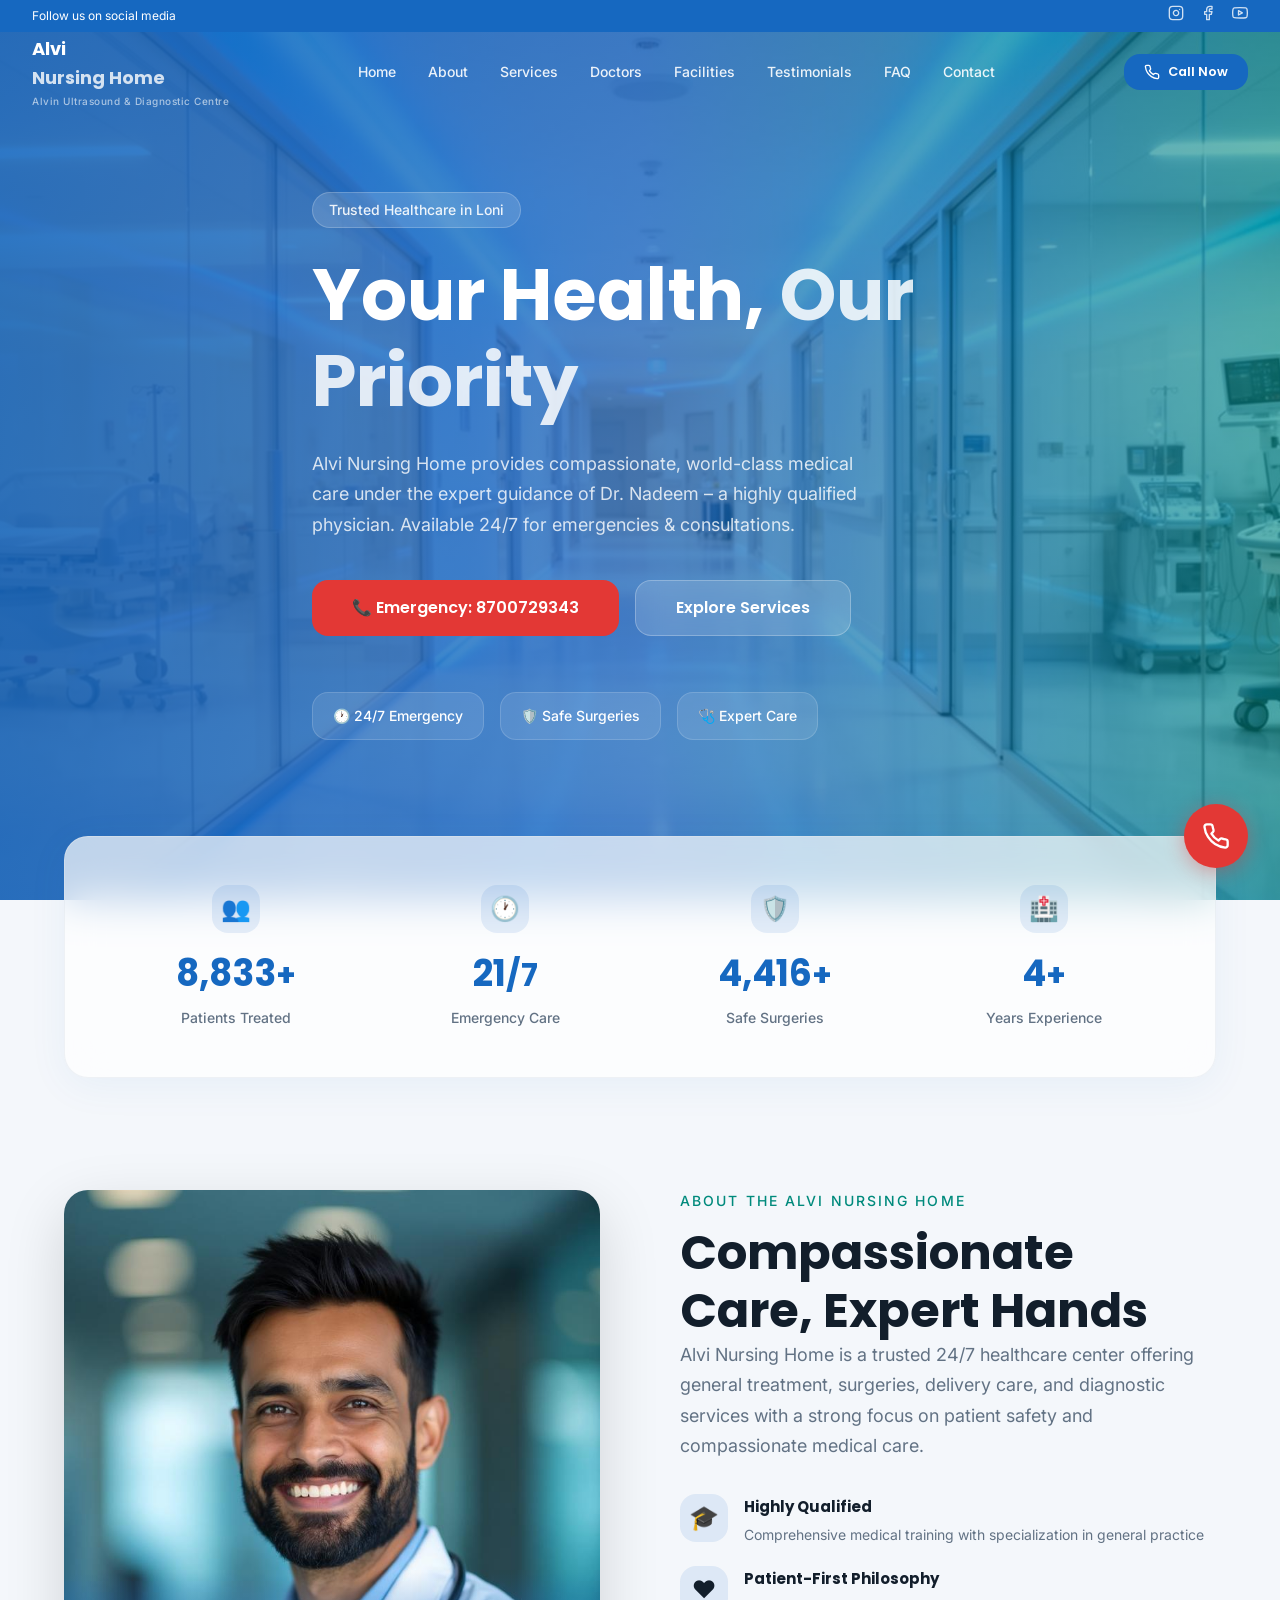
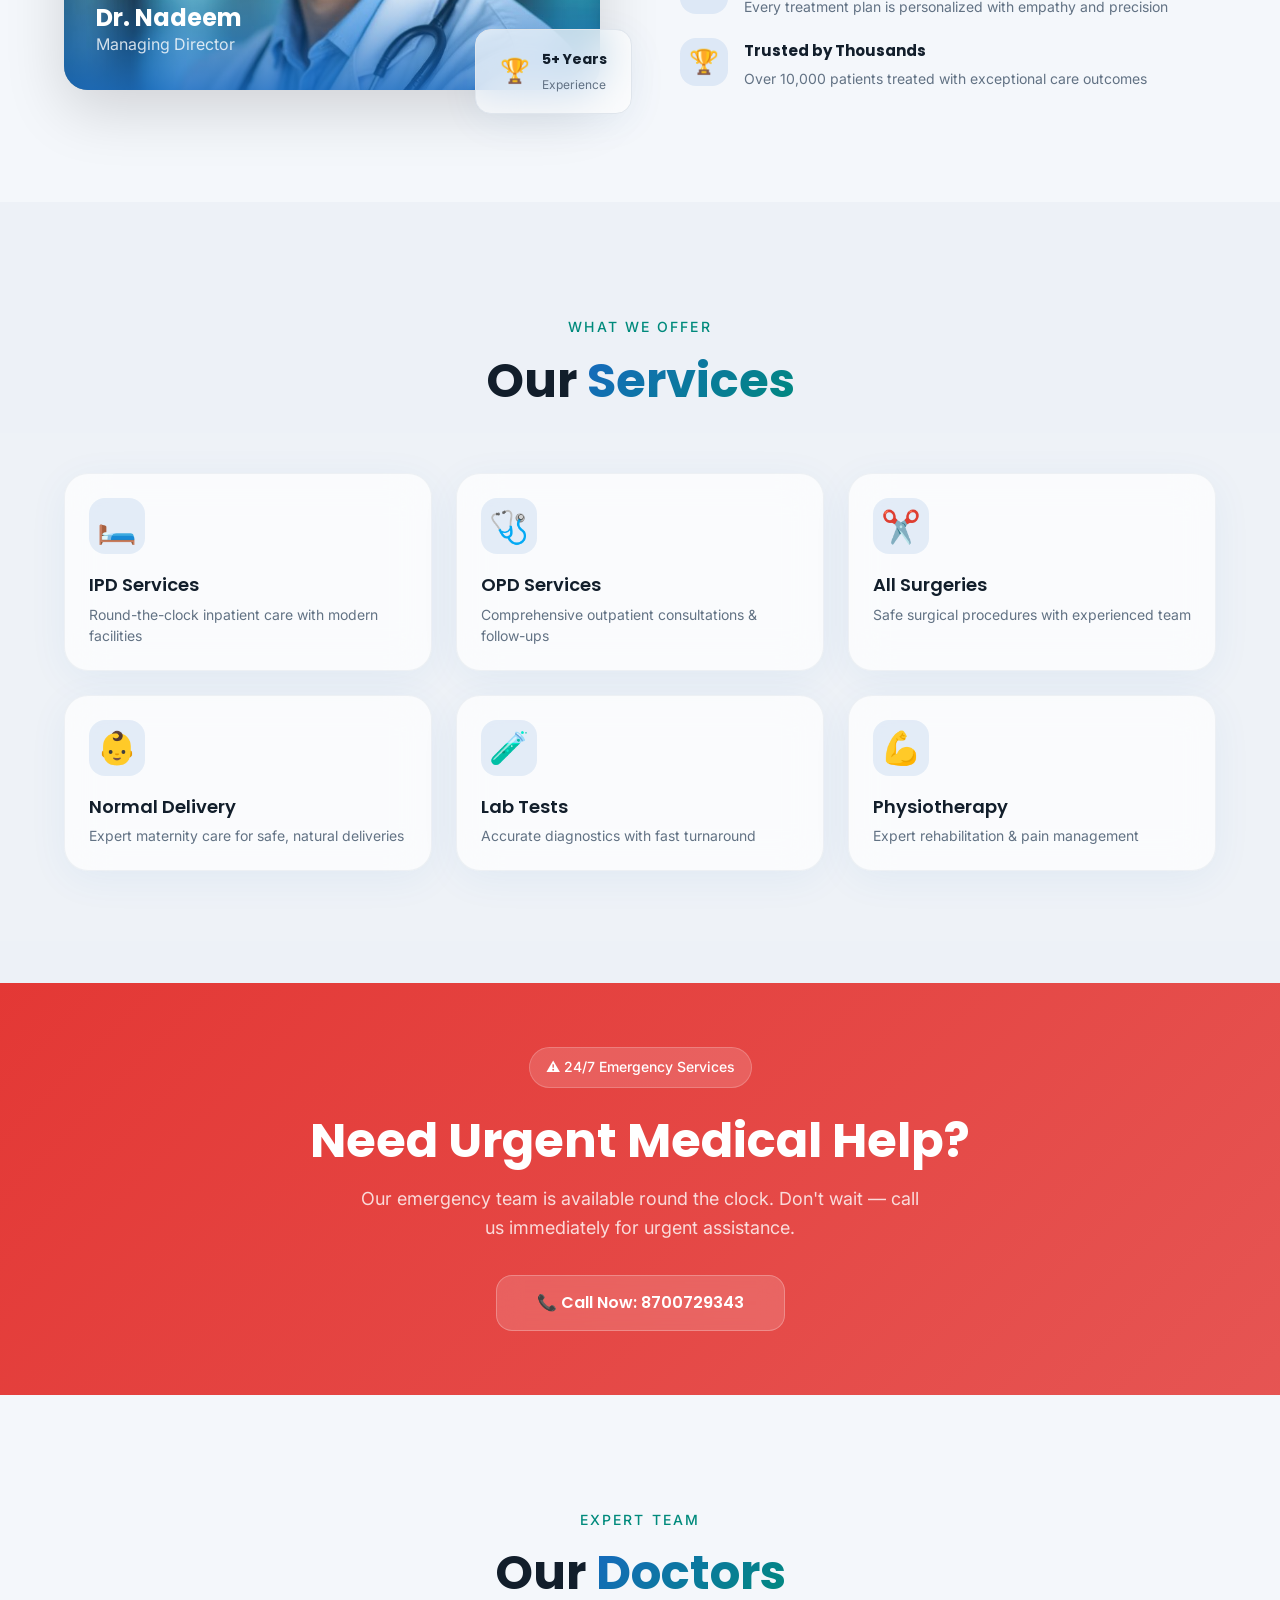
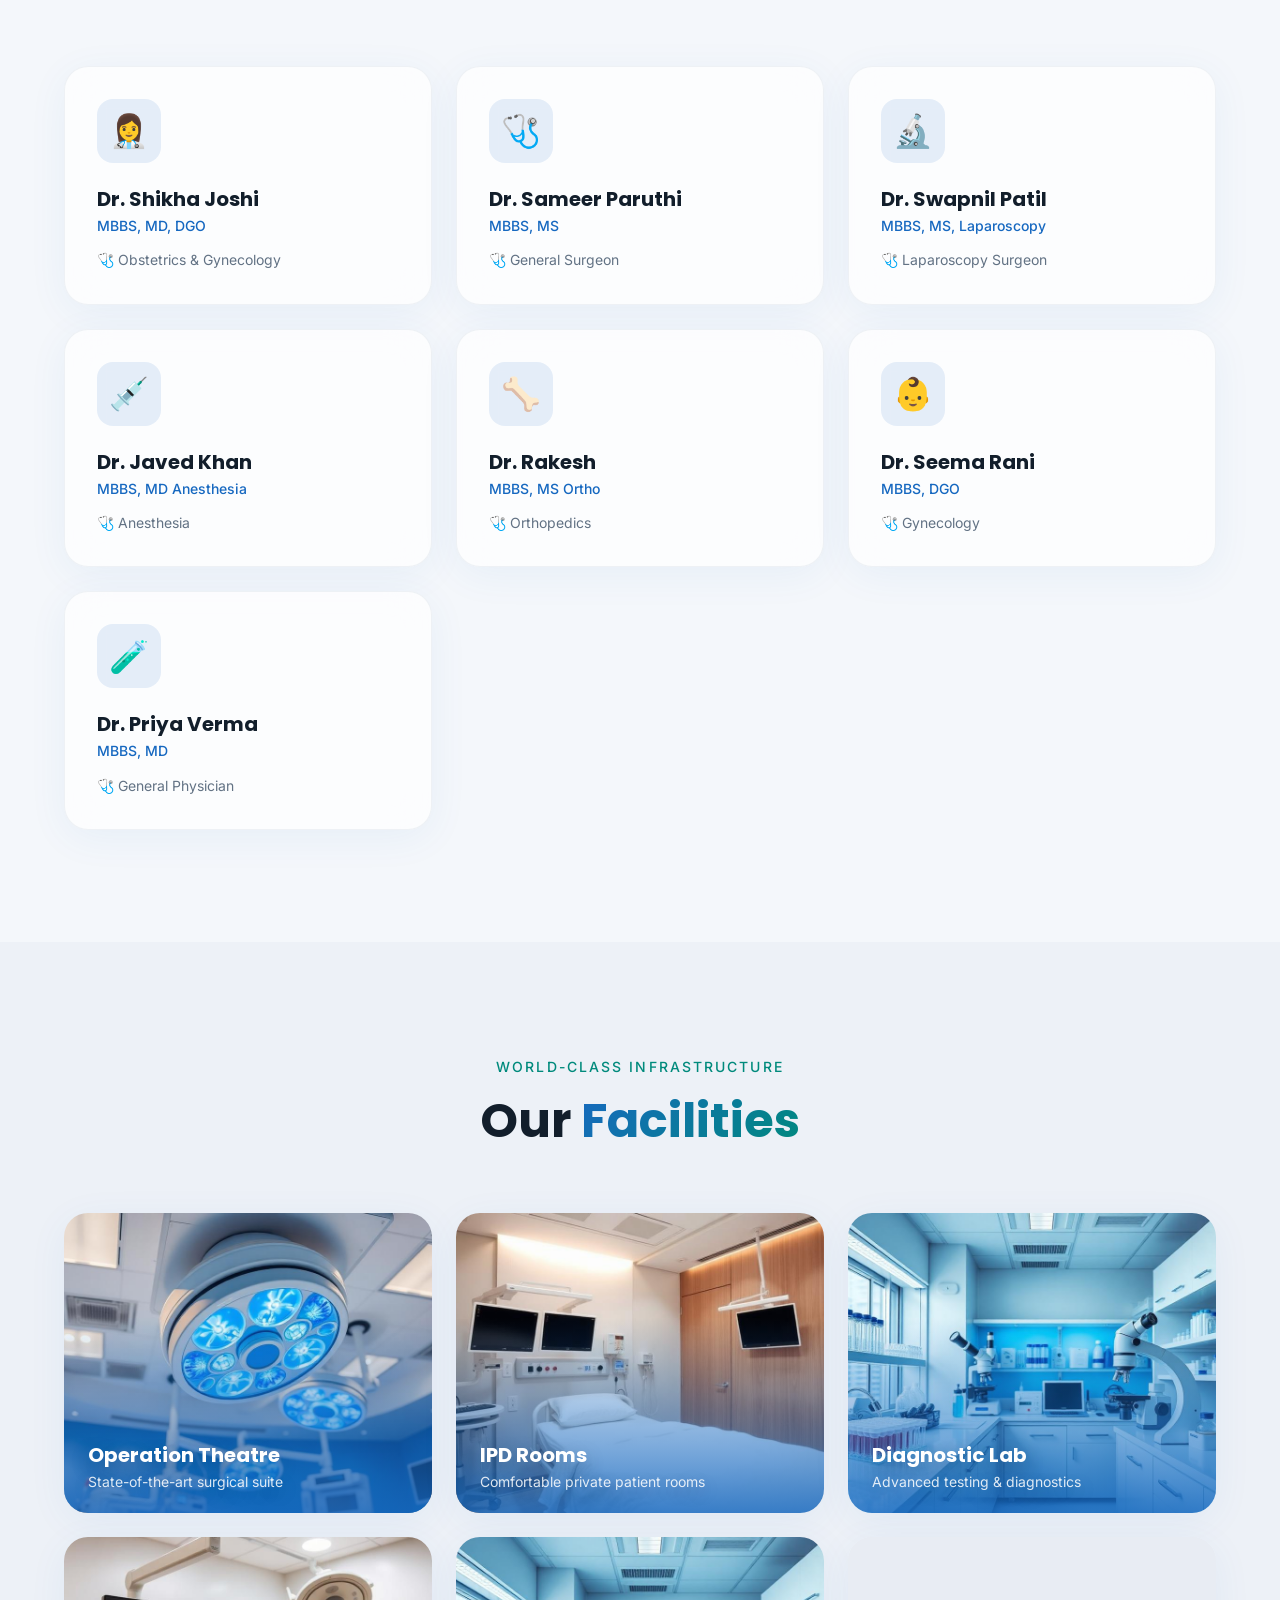
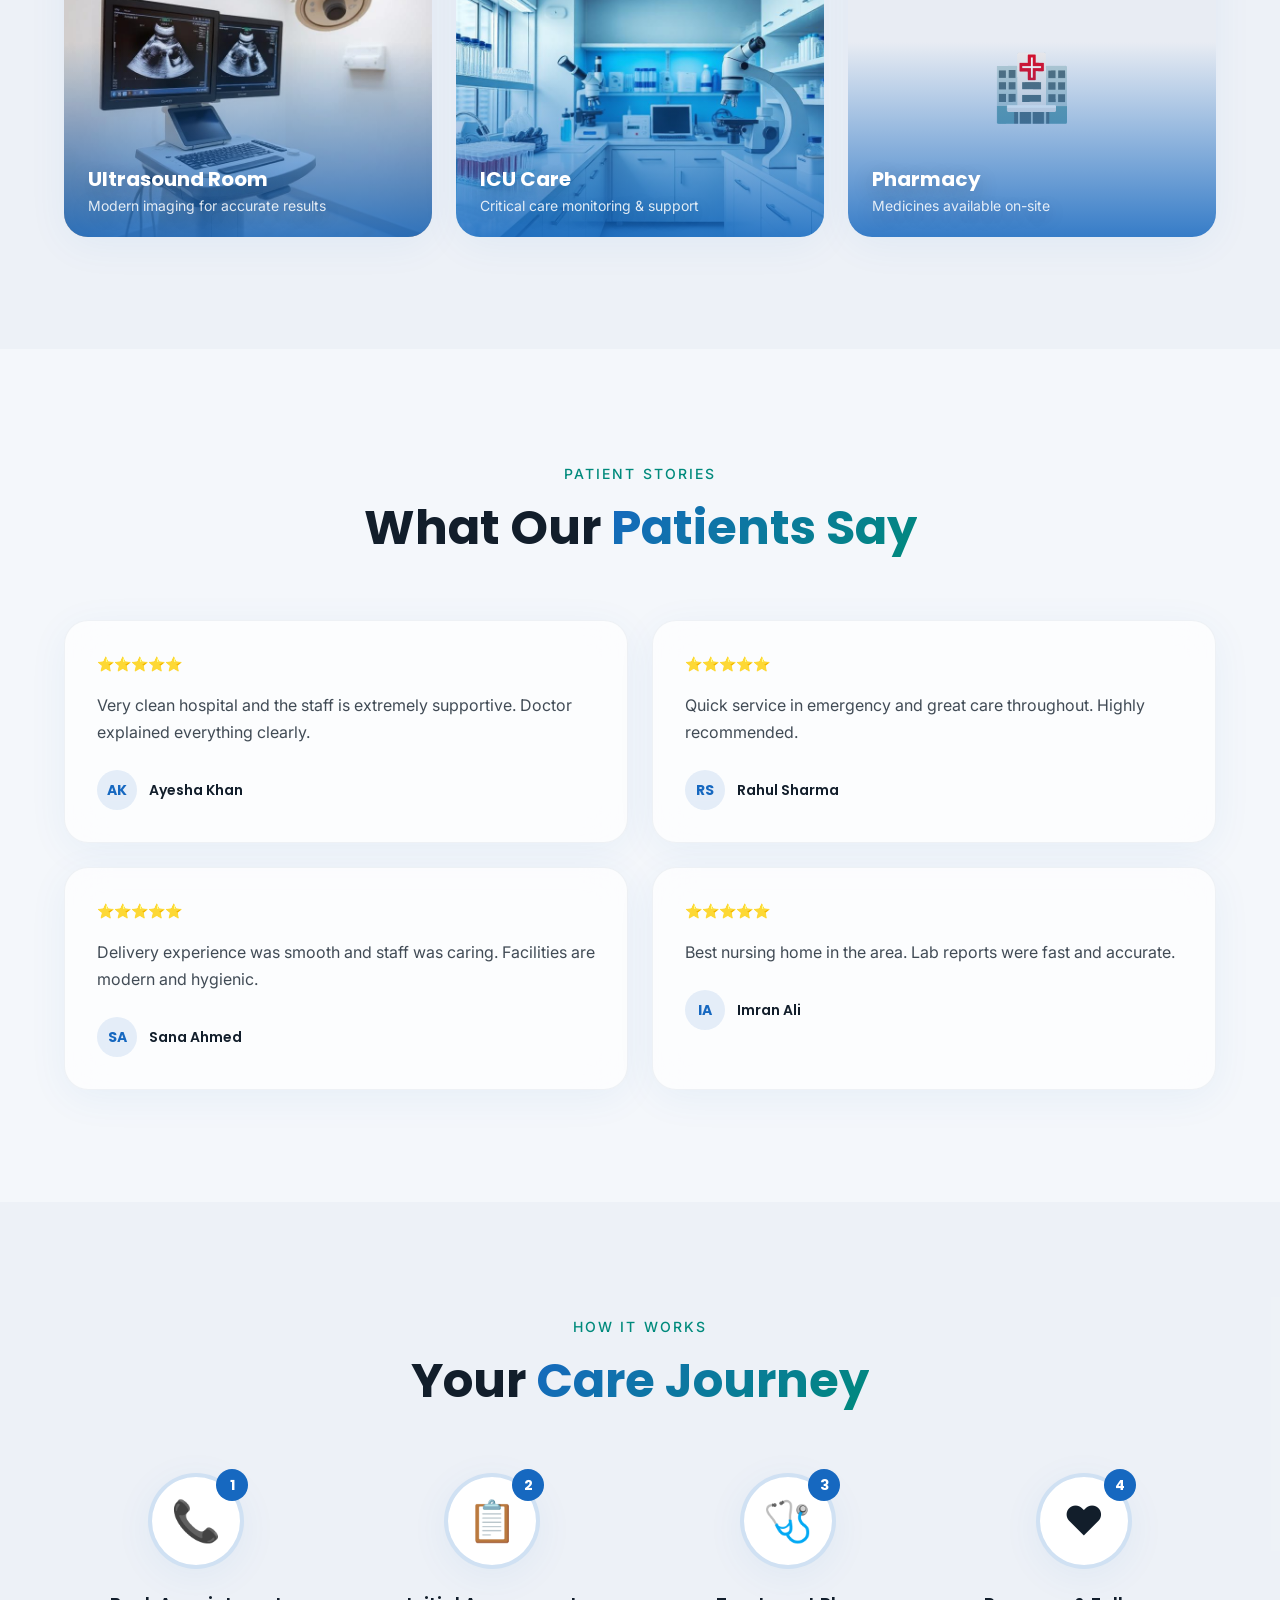
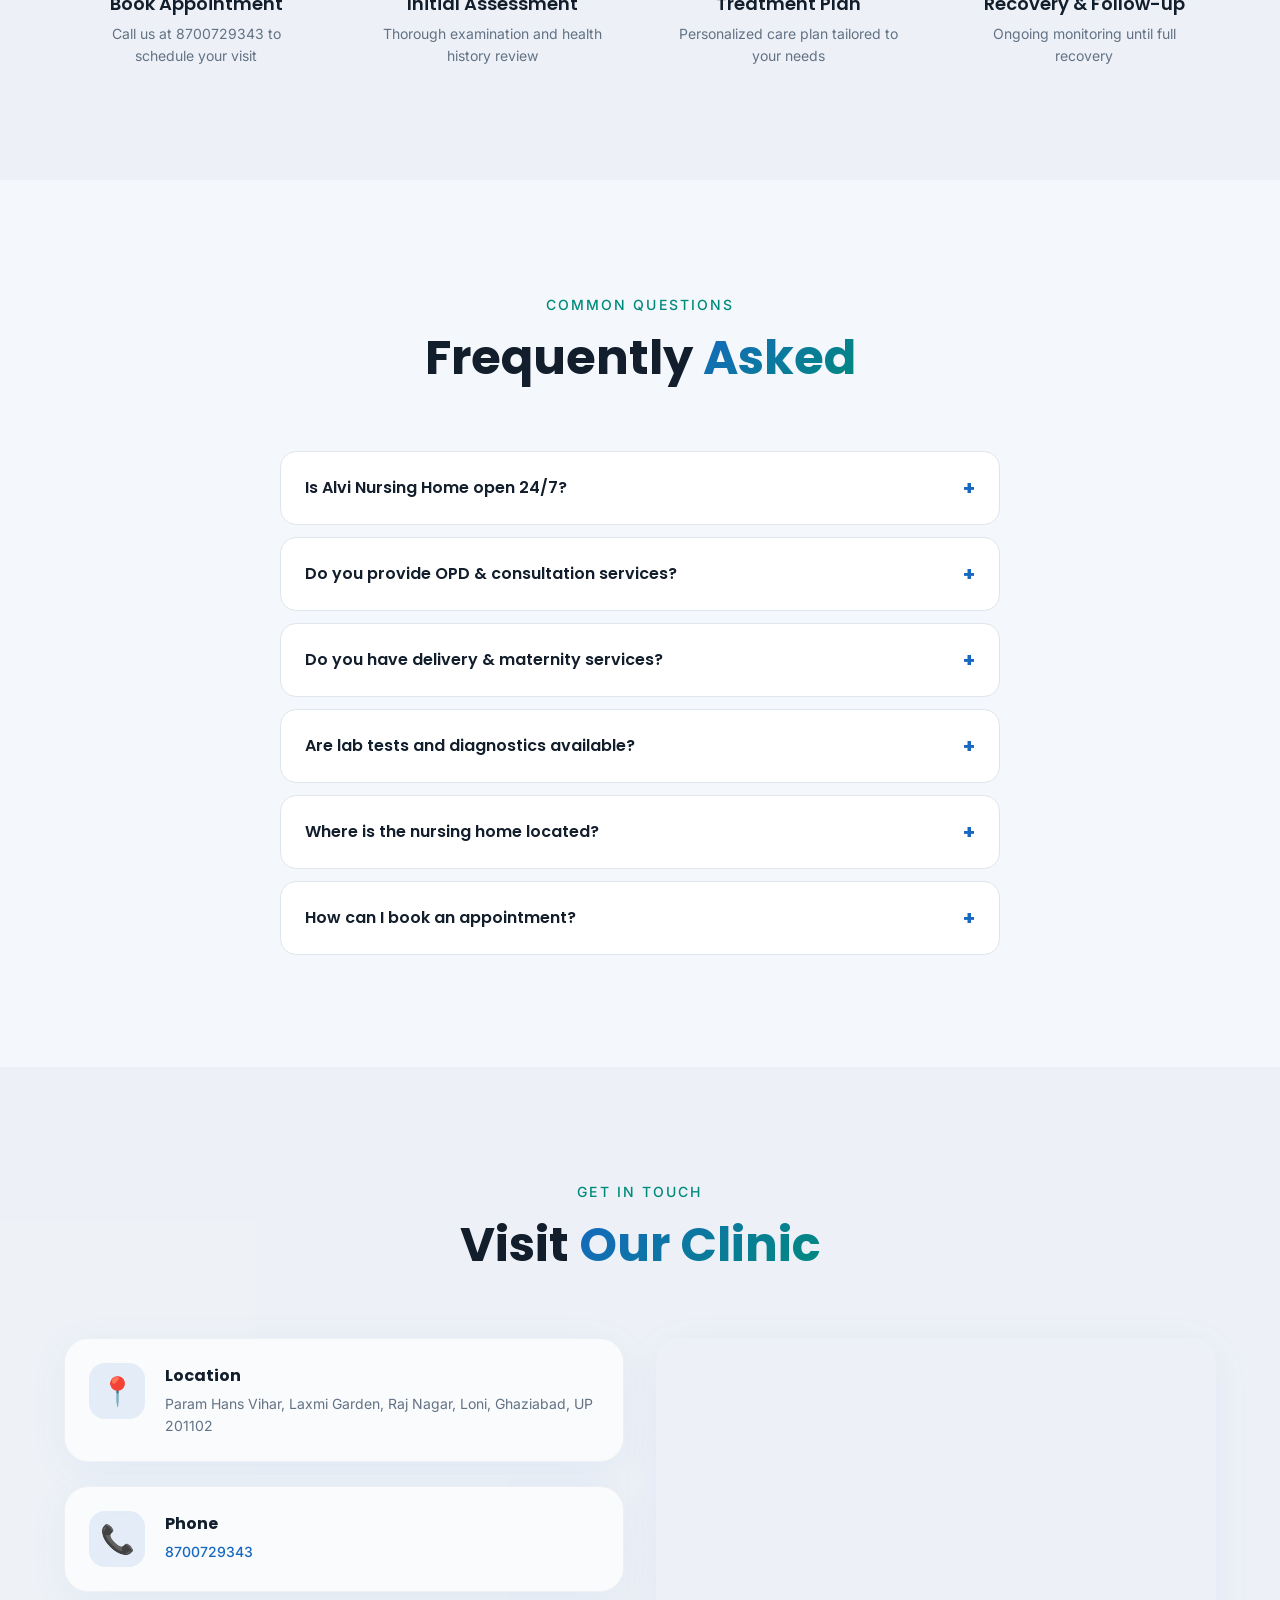
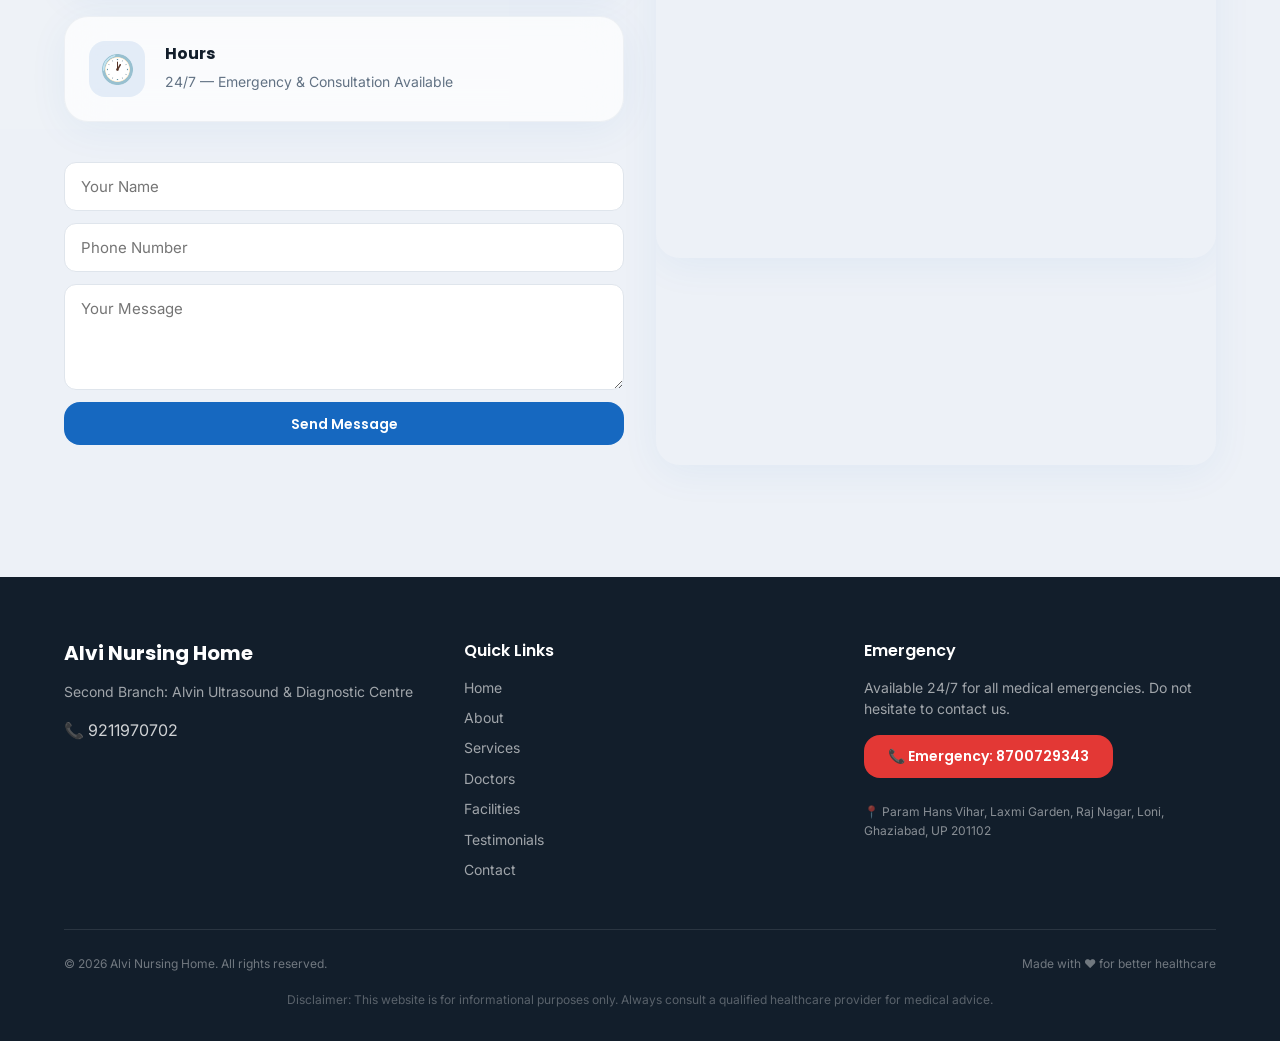
==== hello-world/index.html @ 3ddfa45f "Initial commit" ====
<!DOCTYPE html>
<html lang="en-US">
<head><meta charset="UTF-8">
    
    <meta name="viewport" content="width=device-width, initial-scale=1.0">
    <meta name="description" content="Alvi Nursing Home — Trusted 24/7 healthcare in Loni, Ghaziabad. Emergency care, surgeries, diagnostics &amp; more.">
    <title>Hello world! – alvinursinghome.com</title>
<meta name="robots" content="max-image-preview:large">
<link rel="dns-prefetch" href="//fonts.googleapis.com">
<link rel="alternate" type="application/rss+xml" title="alvinursinghome.com » Hello world! Comments Feed" href="/hello-world/feed/">
<link rel="alternate" title="oEmbed (JSON)" type="application/json+oembed" href="/wp-json/oembed/1.0/embed?url=%2Fhello-world%2F">
<link rel="alternate" title="oEmbed (XML)" type="text/xml+oembed" href="/wp-json/oembed/1.0/embed?url=%2Fhello-world%2F&amp;format=xml">
<style id="wp-img-auto-sizes-contain-inline-css" type="text/css">
img:is([sizes=auto i],[sizes^="auto," i]){contain-intrinsic-size:3000px 1500px}
/*# sourceURL=wp-img-auto-sizes-contain-inline-css */
</style>

<style id="wp-emoji-styles-inline-css" type="text/css">

	img.wp-smiley, img.emoji {
		display: inline !important;
		border: none !important;
		box-shadow: none !important;
		height: 1em !important;
		width: 1em !important;
		margin: 0 0.07em !important;
		vertical-align: -0.1em !important;
		background: none !important;
		padding: 0 !important;
	}
/*# sourceURL=wp-emoji-styles-inline-css */
</style>
<link rel="stylesheet" id="wp-block-library-css" href="/wp-includes/css/dist/block-library/style.min.css?ver=6.9.1" type="text/css" media="all">

<style id="classic-theme-styles-inline-css" type="text/css">
/*! This file is auto-generated */
.wp-block-button__link{color:#fff;background-color:#32373c;border-radius:9999px;box-shadow:none;text-decoration:none;padding:calc(.667em + 2px) calc(1.333em + 2px);font-size:1.125em}.wp-block-file__button{background:#32373c;color:#fff;text-decoration:none}
/*# sourceURL=/wp-includes/css/classic-themes.min.css */
</style>
<style id="global-styles-inline-css" type="text/css">
:root{--wp--preset--aspect-ratio--square: 1;--wp--preset--aspect-ratio--4-3: 4/3;--wp--preset--aspect-ratio--3-4: 3/4;--wp--preset--aspect-ratio--3-2: 3/2;--wp--preset--aspect-ratio--2-3: 2/3;--wp--preset--aspect-ratio--16-9: 16/9;--wp--preset--aspect-ratio--9-16: 9/16;--wp--preset--color--black: #000000;--wp--preset--color--cyan-bluish-gray: #abb8c3;--wp--preset--color--white: #ffffff;--wp--preset--color--pale-pink: #f78da7;--wp--preset--color--vivid-red: #cf2e2e;--wp--preset--color--luminous-vivid-orange: #ff6900;--wp--preset--color--luminous-vivid-amber: #fcb900;--wp--preset--color--light-green-cyan: #7bdcb5;--wp--preset--color--vivid-green-cyan: #00d084;--wp--preset--color--pale-cyan-blue: #8ed1fc;--wp--preset--color--vivid-cyan-blue: #0693e3;--wp--preset--color--vivid-purple: #9b51e0;--wp--preset--gradient--vivid-cyan-blue-to-vivid-purple: linear-gradient(135deg,rgb(6,147,227) 0%,rgb(155,81,224) 100%);--wp--preset--gradient--light-green-cyan-to-vivid-green-cyan: linear-gradient(135deg,rgb(122,220,180) 0%,rgb(0,208,130) 100%);--wp--preset--gradient--luminous-vivid-amber-to-luminous-vivid-orange: linear-gradient(135deg,rgb(252,185,0) 0%,rgb(255,105,0) 100%);--wp--preset--gradient--luminous-vivid-orange-to-vivid-red: linear-gradient(135deg,rgb(255,105,0) 0%,rgb(207,46,46) 100%);--wp--preset--gradient--very-light-gray-to-cyan-bluish-gray: linear-gradient(135deg,rgb(238,238,238) 0%,rgb(169,184,195) 100%);--wp--preset--gradient--cool-to-warm-spectrum: linear-gradient(135deg,rgb(74,234,220) 0%,rgb(151,120,209) 20%,rgb(207,42,186) 40%,rgb(238,44,130) 60%,rgb(251,105,98) 80%,rgb(254,248,76) 100%);--wp--preset--gradient--blush-light-purple: linear-gradient(135deg,rgb(255,206,236) 0%,rgb(152,150,240) 100%);--wp--preset--gradient--blush-bordeaux: linear-gradient(135deg,rgb(254,205,165) 0%,rgb(254,45,45) 50%,rgb(107,0,62) 100%);--wp--preset--gradient--luminous-dusk: linear-gradient(135deg,rgb(255,203,112) 0%,rgb(199,81,192) 50%,rgb(65,88,208) 100%);--wp--preset--gradient--pale-ocean: linear-gradient(135deg,rgb(255,245,203) 0%,rgb(182,227,212) 50%,rgb(51,167,181) 100%);--wp--preset--gradient--electric-grass: linear-gradient(135deg,rgb(202,248,128) 0%,rgb(113,206,126) 100%);--wp--preset--gradient--midnight: linear-gradient(135deg,rgb(2,3,129) 0%,rgb(40,116,252) 100%);--wp--preset--font-size--small: 13px;--wp--preset--font-size--medium: 20px;--wp--preset--font-size--large: 36px;--wp--preset--font-size--x-large: 42px;--wp--preset--spacing--20: 0.44rem;--wp--preset--spacing--30: 0.67rem;--wp--preset--spacing--40: 1rem;--wp--preset--spacing--50: 1.5rem;--wp--preset--spacing--60: 2.25rem;--wp--preset--spacing--70: 3.38rem;--wp--preset--spacing--80: 5.06rem;--wp--preset--shadow--natural: 6px 6px 9px rgba(0, 0, 0, 0.2);--wp--preset--shadow--deep: 12px 12px 50px rgba(0, 0, 0, 0.4);--wp--preset--shadow--sharp: 6px 6px 0px rgba(0, 0, 0, 0.2);--wp--preset--shadow--outlined: 6px 6px 0px -3px rgb(255, 255, 255), 6px 6px rgb(0, 0, 0);--wp--preset--shadow--crisp: 6px 6px 0px rgb(0, 0, 0);}:where(.is-layout-flex){gap: 0.5em;}:where(.is-layout-grid){gap: 0.5em;}body .is-layout-flex{display: flex;}.is-layout-flex{flex-wrap: wrap;align-items: center;}.is-layout-flex > :is(*, div){margin: 0;}body .is-layout-grid{display: grid;}.is-layout-grid > :is(*, div){margin: 0;}:where(.wp-block-columns.is-layout-flex){gap: 2em;}:where(.wp-block-columns.is-layout-grid){gap: 2em;}:where(.wp-block-post-template.is-layout-flex){gap: 1.25em;}:where(.wp-block-post-template.is-layout-grid){gap: 1.25em;}.has-black-color{color: var(--wp--preset--color--black) !important;}.has-cyan-bluish-gray-color{color: var(--wp--preset--color--cyan-bluish-gray) !important;}.has-white-color{color: var(--wp--preset--color--white) !important;}.has-pale-pink-color{color: var(--wp--preset--color--pale-pink) !important;}.has-vivid-red-color{color: var(--wp--preset--color--vivid-red) !important;}.has-luminous-vivid-orange-color{color: var(--wp--preset--color--luminous-vivid-orange) !important;}.has-luminous-vivid-amber-color{color: var(--wp--preset--color--luminous-vivid-amber) !important;}.has-light-green-cyan-color{color: var(--wp--preset--color--light-green-cyan) !important;}.has-vivid-green-cyan-color{color: var(--wp--preset--color--vivid-green-cyan) !important;}.has-pale-cyan-blue-color{color: var(--wp--preset--color--pale-cyan-blue) !important;}.has-vivid-cyan-blue-color{color: var(--wp--preset--color--vivid-cyan-blue) !important;}.has-vivid-purple-color{color: var(--wp--preset--color--vivid-purple) !important;}.has-black-background-color{background-color: var(--wp--preset--color--black) !important;}.has-cyan-bluish-gray-background-color{background-color: var(--wp--preset--color--cyan-bluish-gray) !important;}.has-white-background-color{background-color: var(--wp--preset--color--white) !important;}.has-pale-pink-background-color{background-color: var(--wp--preset--color--pale-pink) !important;}.has-vivid-red-background-color{background-color: var(--wp--preset--color--vivid-red) !important;}.has-luminous-vivid-orange-background-color{background-color: var(--wp--preset--color--luminous-vivid-orange) !important;}.has-luminous-vivid-amber-background-color{background-color: var(--wp--preset--color--luminous-vivid-amber) !important;}.has-light-green-cyan-background-color{background-color: var(--wp--preset--color--light-green-cyan) !important;}.has-vivid-green-cyan-background-color{background-color: var(--wp--preset--color--vivid-green-cyan) !important;}.has-pale-cyan-blue-background-color{background-color: var(--wp--preset--color--pale-cyan-blue) !important;}.has-vivid-cyan-blue-background-color{background-color: var(--wp--preset--color--vivid-cyan-blue) !important;}.has-vivid-purple-background-color{background-color: var(--wp--preset--color--vivid-purple) !important;}.has-black-border-color{border-color: var(--wp--preset--color--black) !important;}.has-cyan-bluish-gray-border-color{border-color: var(--wp--preset--color--cyan-bluish-gray) !important;}.has-white-border-color{border-color: var(--wp--preset--color--white) !important;}.has-pale-pink-border-color{border-color: var(--wp--preset--color--pale-pink) !important;}.has-vivid-red-border-color{border-color: var(--wp--preset--color--vivid-red) !important;}.has-luminous-vivid-orange-border-color{border-color: var(--wp--preset--color--luminous-vivid-orange) !important;}.has-luminous-vivid-amber-border-color{border-color: var(--wp--preset--color--luminous-vivid-amber) !important;}.has-light-green-cyan-border-color{border-color: var(--wp--preset--color--light-green-cyan) !important;}.has-vivid-green-cyan-border-color{border-color: var(--wp--preset--color--vivid-green-cyan) !important;}.has-pale-cyan-blue-border-color{border-color: var(--wp--preset--color--pale-cyan-blue) !important;}.has-vivid-cyan-blue-border-color{border-color: var(--wp--preset--color--vivid-cyan-blue) !important;}.has-vivid-purple-border-color{border-color: var(--wp--preset--color--vivid-purple) !important;}.has-vivid-cyan-blue-to-vivid-purple-gradient-background{background: var(--wp--preset--gradient--vivid-cyan-blue-to-vivid-purple) !important;}.has-light-green-cyan-to-vivid-green-cyan-gradient-background{background: var(--wp--preset--gradient--light-green-cyan-to-vivid-green-cyan) !important;}.has-luminous-vivid-amber-to-luminous-vivid-orange-gradient-background{background: var(--wp--preset--gradient--luminous-vivid-amber-to-luminous-vivid-orange) !important;}.has-luminous-vivid-orange-to-vivid-red-gradient-background{background: var(--wp--preset--gradient--luminous-vivid-orange-to-vivid-red) !important;}.has-very-light-gray-to-cyan-bluish-gray-gradient-background{background: var(--wp--preset--gradient--very-light-gray-to-cyan-bluish-gray) !important;}.has-cool-to-warm-spectrum-gradient-background{background: var(--wp--preset--gradient--cool-to-warm-spectrum) !important;}.has-blush-light-purple-gradient-background{background: var(--wp--preset--gradient--blush-light-purple) !important;}.has-blush-bordeaux-gradient-background{background: var(--wp--preset--gradient--blush-bordeaux) !important;}.has-luminous-dusk-gradient-background{background: var(--wp--preset--gradient--luminous-dusk) !important;}.has-pale-ocean-gradient-background{background: var(--wp--preset--gradient--pale-ocean) !important;}.has-electric-grass-gradient-background{background: var(--wp--preset--gradient--electric-grass) !important;}.has-midnight-gradient-background{background: var(--wp--preset--gradient--midnight) !important;}.has-small-font-size{font-size: var(--wp--preset--font-size--small) !important;}.has-medium-font-size{font-size: var(--wp--preset--font-size--medium) !important;}.has-large-font-size{font-size: var(--wp--preset--font-size--large) !important;}.has-x-large-font-size{font-size: var(--wp--preset--font-size--x-large) !important;}
/*# sourceURL=global-styles-inline-css */
</style>

<link rel="stylesheet" id="hostinger-reach-subscription-block-css" href="/wp-content/plugins/hostinger-reach/frontend/dist/blocks/subscription.css?ver=1772984353" type="text/css" media="all">
<link rel="stylesheet" id="softlite-integration-widget-style-css" href="/wp-content/plugins/softlite-io-integration/assets/css/minify/widget.min.css?ver=1.0.65" type="text/css" media="all">
<link rel="stylesheet" id="macduke-main-css" href="/wp-content/themes/macduke-onepage/assets/css/main.css?ver=1.0.0" type="text/css" media="all">
<link rel="stylesheet" id="macduke-fonts-css" href="https://fonts.googleapis.com/css2?family=Poppins:wght@400;500;600;700;800&amp;family=Inter:wght@400;500&amp;display=swap" type="text/css" media="all">
<link rel="https://api.w.org/" href="/wp-json/"><link rel="alternate" title="JSON" type="application/json" href="/wp-json/wp/v2/posts/1"><link rel="EditURI" type="application/rsd+xml" title="RSD" href="/xmlrpc.php?rsd">
<meta name="generator" content="WordPress 6.9.1">
<link rel="canonical" href="/hello-world/">
<link rel="shortlink" href="/?p=1">
</head>
<body class="wp-singular post-template-default single single-post postid-1 single-format-standard wp-theme-macduke-onepage">


<!-- Social Top Bar -->
<div class="social-top-bar" id="socialBar">
    <div class="container social-bar-inner">
        <span class="social-bar-text">Follow us on social media</span>
        <div class="social-icons">
            <a href="https://www.instagram.com/alvi_nursing_home/" target="_blank" rel="noopener" aria-label="Instagram">
                <svg width="16" height="16" viewbox="0 0 24 24" fill="none" stroke="currentColor" stroke-width="2" stroke-linecap="round" stroke-linejoin="round"><rect x="2" y="2" width="20" height="20" rx="5"></rect><path d="M16 11.37A4 4 0 1 1 12.63 8 4 4 0 0 1 16 11.37z"></path><line x1="17.5" y1="6.5" x2="17.51" y2="6.5"></line></svg>
            </a>
            <a href="" target="_blank" rel="noopener" aria-label="Facebook">
                <svg width="16" height="16" viewbox="0 0 24 24" fill="none" stroke="currentColor" stroke-width="2" stroke-linecap="round" stroke-linejoin="round"><path d="M18 2h-3a5 5 0 0 0-5 5v3H7v4h3v8h4v-8h3l1-4h-4V7a1 1 0 0 1 1-1h3z"></path></svg>
            </a>
            <a href="https://www.youtube.com/channel/UCbRyo1Bkqgp7IonbOrcpyGQ" target="_blank" rel="noopener" aria-label="YouTube">
                <svg width="16" height="16" viewbox="0 0 24 24" fill="none" stroke="currentColor" stroke-width="2" stroke-linecap="round" stroke-linejoin="round"><path d="M22.54 6.42a2.78 2.78 0 0 0-1.94-2C18.88 4 12 4 12 4s-6.88 0-8.6.46a2.78 2.78 0 0 0-1.94 2A29 29 0 0 0 1 11.75a29 29 0 0 0 .46 5.33A2.78 2.78 0 0 0 3.4 19.1c1.72.46 8.6.46 8.6.46s6.88 0 8.6-.46a2.78 2.78 0 0 0 1.94-2 29 29 0 0 0 .46-5.25 29 29 0 0 0-.46-5.43z"></path><polygon points="9.75 15.02 15.5 11.75 9.75 8.48 9.75 15.02"></polygon></svg>
            </a>
        </div>
    </div>
</div>

<!-- Navigation -->
<header class="site-header" id="siteHeader">
    <div class="container header-inner">
        <a href="#hero" class="site-brand">
            <span class="brand-primary">Alvi</span>
            <span class="brand-secondary"> Nursing Home</span>
            <span class="brand-sub">Alvin Ultrasound &amp; Diagnostic Centre</span>
        </a>
        <nav class="desktop-nav" id="desktopNav">
            <a href="#hero">Home</a>
            <a href="#about">About</a>
            <a href="#services">Services</a>
            <a href="#doctors">Doctors</a>
            <a href="#facilities">Facilities</a>
            <a href="#testimonials">Testimonials</a>
            <a href="#faq">FAQ</a>
            <a href="#contact">Contact</a>
        </nav>
        <div class="header-actions">
            <a href="tel:8700729343" class="btn btn-primary btn-sm desktop-only">
                <svg width="16" height="16" viewbox="0 0 24 24" fill="none" stroke="currentColor" stroke-width="2" stroke-linecap="round" stroke-linejoin="round"><path d="M22 16.92v3a2 2 0 0 1-2.18 2 19.79 19.79 0 0 1-8.63-3.07 19.5 19.5 0 0 1-6-6 19.79 19.79 0 0 1-3.07-8.67A2 2 0 0 1 4.11 2h3a2 2 0 0 1 2 1.72c.127.96.361 1.903.7 2.81a2 2 0 0 1-.45 2.11L8.09 9.91a16 16 0 0 0 6 6l1.27-1.27a2 2 0 0 1 2.11-.45c.907.339 1.85.573 2.81.7A2 2 0 0 1 22 16.92z"></path></svg>
                Call Now
            </a>
            <button class="mobile-toggle" id="mobileToggle" aria-label="Toggle menu">
                <span></span><span></span><span></span>
            </button>
        </div>
    </div>
    <!-- Scroll Progress -->
    <div class="scroll-progress"><div class="scroll-progress-bar" id="scrollProgress"></div></div>
</header>

<!-- Mobile Menu -->
<div class="mobile-menu" id="mobileMenu">
    <nav class="mobile-nav">
        <a href="#hero">Home</a>
        <a href="#about">About</a>
        <a href="#services">Services</a>
        <a href="#doctors">Doctors</a>
        <a href="#facilities">Facilities</a>
        <a href="#testimonials">Testimonials</a>
        <a href="#faq">FAQ</a>
        <a href="#contact">Contact</a>
        <a href="tel:8700729343" class="btn btn-emergency btn-full">
            📞 Call 8700729343        </a>
    </nav>
</div>


<!-- ======== HERO ======== -->
<section id="hero" class="hero-section" style="background-image:url(/wp-content/uploads/2026/02/hero-hospital-Cqj1JdFb.jpg)">
    <div class="hero-overlay"></div>
    <div class="container hero-content">
        <span class="hero-badge">Trusted Healthcare in Loni</span>
        <h1 class="hero-title">
            Your Health,             <span class="text-highlight">Our Priority</span>
                    </h1>
        <p class="hero-desc">Alvi Nursing Home provides compassionate, world-class medical care under the expert guidance of Dr. Nadeem – a highly qualified physician. Available 24/7 for emergencies &amp; consultations.</p>
        <div class="hero-buttons">
            <a href="tel:8700729343" class="btn btn-emergency btn-lg">📞 Emergency: 8700729343</a>
            <a href="#services" class="btn btn-glass btn-lg">Explore Services</a>
        </div>
        <div class="hero-highlights">
            <div class="highlight-chip">🕐 24/7 Emergency</div>
            <div class="highlight-chip">🛡️ Safe Surgeries</div>
            <div class="highlight-chip">🩺 Expert Care</div>
        </div>
    </div>
</section>

<!-- ======== TRUST BAR ======== -->
<section class="trust-bar">
    <div class="container">
        <div class="trust-grid">
            <div class="trust-item"><div class="trust-icon">👥</div><div class="trust-value" data-target="10000">0</div><div class="trust-suffix">+</div><div class="trust-label">Patients Treated</div></div>
            <div class="trust-item"><div class="trust-icon">🕐</div><div class="trust-value" data-target="24">0</div><div class="trust-suffix">/7</div><div class="trust-label">Emergency Care</div></div>
            <div class="trust-item"><div class="trust-icon">🛡️</div><div class="trust-value" data-target="5000">0</div><div class="trust-suffix">+</div><div class="trust-label">Safe Surgeries</div></div>
            <div class="trust-item"><div class="trust-icon">🏥</div><div class="trust-value" data-target="5">0</div><div class="trust-suffix">+</div><div class="trust-label">Years Experience</div></div>
        </div>
    </div>
</section>

<!-- ======== ABOUT ======== -->
<section id="about" class="section about-section">
    <div class="container">
        <div class="about-grid">
            <div class="about-image-wrap">
                                    <img src="/wp-content/uploads/2026/02/doctor-portrait-BZm_L-tV.jpg" alt="Dr. Nadeem" class="about-img" loading="lazy">
                                <div class="about-img-overlay">
                    <h3>Dr. Nadeem</h3>
                    <p>Managing Director</p>
                </div>
                <div class="about-badge">
                    <span class="badge-icon">🏆</span>
                    <div><strong>5+ Years</strong><br><small>Experience</small></div>
                </div>
            </div>
            <div class="about-content">
                <span class="section-eyebrow">About The Alvi Nursing Home</span>
                <h2 class="section-title">Compassionate Care, Expert Hands</h2>
                <p class="about-text">Alvi Nursing Home is a trusted 24/7 healthcare center offering general treatment, surgeries, delivery care, and diagnostic services with a strong focus on patient safety and compassionate medical care.</p>
                <div class="about-features">
                    <div class="feature-item"><div class="feature-icon">🎓</div><div><strong>Highly Qualified</strong><p>Comprehensive medical training with specialization in general practice</p></div></div>
                    <div class="feature-item"><div class="feature-icon">❤️</div><div><strong>Patient-First Philosophy</strong><p>Every treatment plan is personalized with empathy and precision</p></div></div>
                    <div class="feature-item"><div class="feature-icon">🏆</div><div><strong>Trusted by Thousands</strong><p>Over 10,000 patients treated with exceptional care outcomes</p></div></div>
                </div>
            </div>
        </div>
    </div>
</section>

<!-- ======== SERVICES ======== -->
<section id="services" class="section section-alt">
    <div class="container">
        <div class="section-header">
            <span class="section-eyebrow">What We Offer</span>
            <h2 class="section-title">Our <span class="gradient-text">Services</span></h2>
        </div>
        <div class="services-grid">
                        <div class="service-card" data-reveal>
                <div class="service-icon">🛏️</div>
                <h3>IPD Services</h3>
                <p>Round-the-clock inpatient care with modern facilities</p>
            </div>
                        <div class="service-card" data-reveal>
                <div class="service-icon">🩺</div>
                <h3>OPD Services</h3>
                <p>Comprehensive outpatient consultations &amp; follow-ups</p>
            </div>
                        <div class="service-card" data-reveal>
                <div class="service-icon">✂️</div>
                <h3>All Surgeries</h3>
                <p>Safe surgical procedures with experienced team</p>
            </div>
                        <div class="service-card" data-reveal>
                <div class="service-icon">👶</div>
                <h3>Normal Delivery</h3>
                <p>Expert maternity care for safe, natural deliveries</p>
            </div>
                        <div class="service-card" data-reveal>
                <div class="service-icon">🧪</div>
                <h3>Lab Tests</h3>
                <p>Accurate diagnostics with fast turnaround</p>
            </div>
                        <div class="service-card" data-reveal>
                <div class="service-icon">💪</div>
                <h3>Physiotherapy</h3>
                <p>Expert rehabilitation &amp; pain management</p>
            </div>
                    </div>
    </div>
</section>

<!-- ======== EMERGENCY BANNER ======== -->
<section class="emergency-banner">
    <div class="container emergency-inner">
        <span class="emergency-badge">⚠️ 24/7 Emergency Services</span>
        <h2>Need Urgent Medical Help?</h2>
        <p>Our emergency team is available round the clock. Don't wait — call us immediately for urgent assistance.</p>
        <a href="tel:8700729343" class="btn btn-glass btn-lg">📞 Call Now: 8700729343</a>
    </div>
</section>

<!-- ======== DOCTORS ======== -->
<section id="doctors" class="section">
    <div class="container">
        <div class="section-header">
            <span class="section-eyebrow">Expert Team</span>
            <h2 class="section-title">Our <span class="gradient-text">Doctors</span></h2>
        </div>
        <div class="doctors-grid">
                        <div class="doctor-card" data-reveal>
                <div class="doctor-icon">👩‍⚕️</div>
                <h3>Dr. Shikha Joshi</h3>
                <p class="doctor-qual">MBBS, MD, DGO</p>
                <p class="doctor-spec">🩺 Obstetrics &amp; Gynecology</p>
            </div>
                        <div class="doctor-card" data-reveal>
                <div class="doctor-icon">🩺</div>
                <h3>Dr. Sameer Paruthi</h3>
                <p class="doctor-qual">MBBS, MS</p>
                <p class="doctor-spec">🩺 General Surgeon</p>
            </div>
                        <div class="doctor-card" data-reveal>
                <div class="doctor-icon">🔬</div>
                <h3>Dr. Swapnil Patil</h3>
                <p class="doctor-qual">MBBS, MS, Laparoscopy</p>
                <p class="doctor-spec">🩺 Laparoscopy Surgeon</p>
            </div>
                        <div class="doctor-card" data-reveal>
                <div class="doctor-icon">💉</div>
                <h3>Dr. Javed Khan</h3>
                <p class="doctor-qual">MBBS, MD Anesthesia</p>
                <p class="doctor-spec">🩺 Anesthesia</p>
            </div>
                        <div class="doctor-card" data-reveal>
                <div class="doctor-icon">🦴</div>
                <h3>Dr. Rakesh</h3>
                <p class="doctor-qual">MBBS, MS Ortho</p>
                <p class="doctor-spec">🩺 Orthopedics</p>
            </div>
                        <div class="doctor-card" data-reveal>
                <div class="doctor-icon">👶</div>
                <h3>Dr. Seema Rani</h3>
                <p class="doctor-qual">MBBS, DGO</p>
                <p class="doctor-spec">🩺 Gynecology</p>
            </div>
                        <div class="doctor-card" data-reveal>
                <div class="doctor-icon">🧪</div>
                <h3>Dr. Priya Verma</h3>
                <p class="doctor-qual">MBBS, MD</p>
                <p class="doctor-spec">🩺 General Physician</p>
            </div>
                    </div>
    </div>
</section>

<!-- ======== FACILITIES ======== -->
<section id="facilities" class="section section-alt">
    <div class="container">
        <div class="section-header">
            <span class="section-eyebrow">World-Class Infrastructure</span>
            <h2 class="section-title">Our <span class="gradient-text">Facilities</span></h2>
        </div>
        <div class="facilities-grid">
                        <div class="facility-card" data-reveal>
                                    <img src="/wp-content/uploads/2026/02/facility-ot-B5c2Y6Gc.jpg" alt="Operation Theatre" loading="lazy">
                                <div class="facility-overlay">
                    <h3>Operation Theatre</h3>
                    <p>State-of-the-art surgical suite</p>
                </div>
            </div>
                        <div class="facility-card" data-reveal>
                                    <img src="/wp-content/uploads/2026/02/facility-room-BK7K0qPL.jpg" alt="IPD Rooms" loading="lazy">
                                <div class="facility-overlay">
                    <h3>IPD Rooms</h3>
                    <p>Comfortable private patient rooms</p>
                </div>
            </div>
                        <div class="facility-card" data-reveal>
                                    <img src="/wp-content/uploads/2026/02/facility-lab-C5QcCFJE.jpg" alt="Diagnostic Lab" loading="lazy">
                                <div class="facility-overlay">
                    <h3>Diagnostic Lab</h3>
                    <p>Advanced testing &amp; diagnostics</p>
                </div>
            </div>
                        <div class="facility-card" data-reveal>
                                    <img src="/wp-content/uploads/2026/02/facility-ultrasound-CcWi5gh5.jpg" alt="Ultrasound Room" loading="lazy">
                                <div class="facility-overlay">
                    <h3>Ultrasound Room</h3>
                    <p>Modern imaging for accurate results</p>
                </div>
            </div>
                        <div class="facility-card" data-reveal>
                                    <img src="/wp-content/uploads/2026/02/facility-lab-C5QcCFJE.jpg" alt="ICU Care" loading="lazy">
                                <div class="facility-overlay">
                    <h3>ICU Care</h3>
                    <p>Critical care monitoring &amp; support</p>
                </div>
            </div>
                        <div class="facility-card" data-reveal>
                                    <div class="facility-placeholder">🏥</div>
                                <div class="facility-overlay">
                    <h3>Pharmacy</h3>
                    <p>Medicines available on-site</p>
                </div>
            </div>
                    </div>
    </div>
</section>

<!-- ======== TESTIMONIALS ======== -->
<section id="testimonials" class="section">
    <div class="container">
        <div class="section-header">
            <span class="section-eyebrow">Patient Stories</span>
            <h2 class="section-title">What Our <span class="gradient-text">Patients Say</span></h2>
        </div>
        <div class="testimonials-grid">
                        <div class="testimonial-card" data-reveal>
                <div class="stars">⭐⭐⭐⭐⭐</div>
                <p class="testimonial-text">Very clean hospital and the staff is extremely supportive. Doctor explained everything clearly.</p>
                <div class="testimonial-author">
                    <div class="author-avatar">AK</div>
                    <span>Ayesha Khan</span>
                </div>
            </div>
                        <div class="testimonial-card" data-reveal>
                <div class="stars">⭐⭐⭐⭐⭐</div>
                <p class="testimonial-text">Quick service in emergency and great care throughout. Highly recommended.</p>
                <div class="testimonial-author">
                    <div class="author-avatar">RS</div>
                    <span>Rahul Sharma</span>
                </div>
            </div>
                        <div class="testimonial-card" data-reveal>
                <div class="stars">⭐⭐⭐⭐⭐</div>
                <p class="testimonial-text">Delivery experience was smooth and staff was caring. Facilities are modern and hygienic.</p>
                <div class="testimonial-author">
                    <div class="author-avatar">SA</div>
                    <span>Sana Ahmed</span>
                </div>
            </div>
                        <div class="testimonial-card" data-reveal>
                <div class="stars">⭐⭐⭐⭐⭐</div>
                <p class="testimonial-text">Best nursing home in the area. Lab reports were fast and accurate.</p>
                <div class="testimonial-author">
                    <div class="author-avatar">IA</div>
                    <span>Imran Ali</span>
                </div>
            </div>
                    </div>
    </div>
</section>

<!-- ======== CARE JOURNEY ======== -->
<section class="section section-alt">
    <div class="container">
        <div class="section-header">
            <span class="section-eyebrow">How It Works</span>
            <h2 class="section-title">Your <span class="gradient-text">Care Journey</span></h2>
        </div>
        <div class="process-grid">
            <div class="process-step" data-reveal><div class="step-circle"><span class="step-icon">📞</span><span class="step-num">1</span></div><h3>Book Appointment</h3><p>Call us at 8700729343 to schedule your visit</p></div>
            <div class="process-step" data-reveal><div class="step-circle"><span class="step-icon">📋</span><span class="step-num">2</span></div><h3>Initial Assessment</h3><p>Thorough examination and health history review</p></div>
            <div class="process-step" data-reveal><div class="step-circle"><span class="step-icon">🩺</span><span class="step-num">3</span></div><h3>Treatment Plan</h3><p>Personalized care plan tailored to your needs</p></div>
            <div class="process-step" data-reveal><div class="step-circle"><span class="step-icon">❤️</span><span class="step-num">4</span></div><h3>Recovery &amp; Follow-up</h3><p>Ongoing monitoring until full recovery</p></div>
        </div>
    </div>
</section>

<!-- ======== FAQ ======== -->
<section id="faq" class="section">
    <div class="container">
        <div class="section-header">
            <span class="section-eyebrow">Common Questions</span>
            <h2 class="section-title">Frequently <span class="gradient-text">Asked</span></h2>
        </div>
        <div class="faq-list">
                        <div class="faq-item">
                <button class="faq-question" type="button">Is Alvi Nursing Home open 24/7?<span class="faq-toggle">+</span></button>
                <div class="faq-answer"><p>Yes. We are available 24/7 for emergencies and urgent medical care.</p></div>
            </div>
                        <div class="faq-item">
                <button class="faq-question" type="button">Do you provide OPD &amp; consultation services?<span class="faq-toggle">+</span></button>
                <div class="faq-answer"><p>Yes. We provide OPD consultations and follow-ups. Please call for timings.</p></div>
            </div>
                        <div class="faq-item">
                <button class="faq-question" type="button">Do you have delivery &amp; maternity services?<span class="faq-toggle">+</span></button>
                <div class="faq-answer"><p>Yes. We provide normal delivery and maternity care with experienced staff.</p></div>
            </div>
                        <div class="faq-item">
                <button class="faq-question" type="button">Are lab tests and diagnostics available?<span class="faq-toggle">+</span></button>
                <div class="faq-answer"><p>Yes. We offer lab tests and diagnostic services including ultrasound.</p></div>
            </div>
                        <div class="faq-item">
                <button class="faq-question" type="button">Where is the nursing home located?<span class="faq-toggle">+</span></button>
                <div class="faq-answer"><p>We are located at Param Hans Vihar, Laxmi Garden, Raj Nagar, Loni, Ghaziabad, UP 201102.</p></div>
            </div>
                        <div class="faq-item">
                <button class="faq-question" type="button">How can I book an appointment?<span class="faq-toggle">+</span></button>
                <div class="faq-answer"><p>You can call us on the phone number shown on the website to book an appointment.</p></div>
            </div>
                    </div>
    </div>
</section>

<!-- ======== CONTACT ======== -->
<section id="contact" class="section section-alt">
    <div class="container">
        <div class="section-header">
            <span class="section-eyebrow">Get In Touch</span>
            <h2 class="section-title">Visit <span class="gradient-text">Our Clinic</span></h2>
        </div>
        <div class="contact-grid">
            <div class="contact-info">
                <div class="contact-card"><div class="contact-icon">📍</div><div><strong>Location</strong><p>Param Hans Vihar, Laxmi Garden, Raj Nagar, Loni, Ghaziabad, UP 201102</p></div></div>
                <div class="contact-card"><div class="contact-icon">📞</div><div><strong>Phone</strong><p><a href="tel:8700729343">8700729343</a></p></div></div>
                <div class="contact-card"><div class="contact-icon">🕐</div><div><strong>Hours</strong><p>24/7 — Emergency &amp; Consultation Available</p></div></div>

                <!-- Contact Form -->
                <form id="contactForm" class="contact-form">
                    <input type="text" name="contact_name" placeholder="Your Name" required>
                    <input type="tel" name="contact_phone" placeholder="Phone Number" required>
                    <textarea name="contact_message" placeholder="Your Message" rows="4" required></textarea>
                    <button type="submit" class="btn btn-primary btn-full">Send Message</button>
                    <div id="formFeedback" class="form-feedback"></div>
                </form>
            </div>
           <div class="contact-map">
  <div class="contact-map">
  <iframe class="gmap-embed" src="https://www.google.com/maps/embed?pb=!1m18!1m12!1m3!1d3498.5186712574464!2d77.2888251!3d28.7339273!2m3!1f0!2f0!3f0!3m2!1i1024!2i768!4f13.1!3m3!1m2!1s0x390cf998385b894f%3A0xf1c3ae2d8440fc9b!2sAlvi%20nursing%20home!5e0!3m2!1sen!2sin!4v1771350470076!5m2!1sen!2sin" style="width:100%; height:520px; min-height:520px; border:0; display:block;" allowfullscreen loading="lazy" referrerpolicy="no-referrer-when-downgrade" title="Location Map"></iframe>
</div>


</div>
        </div>
    </div>
</section>


<footer class="site-footer">
    <div class="container">
        <div class="footer-grid">
            <div>
                <h3 class="footer-brand">Alvi Nursing Home</h3>
                <p class="footer-sub">Second Branch: Alvin Ultrasound &amp; Diagnostic Centre</p>
                <p class="footer-phone">📞 <a href="tel:9211970702">9211970702</a></p>
            </div>
            <div>
                <h4>Quick Links</h4>
                <nav class="footer-links">
                    <a href="#hero">Home</a>
                    <a href="#about">About</a>
                    <a href="#services">Services</a>
                    <a href="#doctors">Doctors</a>
                    <a href="#facilities">Facilities</a>
                    <a href="#testimonials">Testimonials</a>
                    <a href="#contact">Contact</a>
                </nav>
            </div>
            <div>
                <h4>Emergency</h4>
                <p class="footer-sub">Available 24/7 for all medical emergencies. Do not hesitate to contact us.</p>
                <a href="tel:8700729343" class="btn btn-emergency">📞 Emergency: 8700729343</a>
                <p class="footer-address">📍 Param Hans Vihar, Laxmi Garden, Raj Nagar, Loni, Ghaziabad, UP 201102</p>
            </div>
        </div>
        <div class="footer-bottom">
            <p>© 2026 Alvi Nursing Home. All rights reserved.</p>
            <p>Made with ❤️ for better healthcare</p>
        </div>
        <p class="footer-disclaimer">Disclaimer: This website is for informational purposes only. Always consult a qualified healthcare provider for medical advice.</p>
    </div>
</footer>

<!-- Floating Call Button (Desktop) -->
<a href="tel:8700729343" class="floating-call desktop-only" aria-label="Call Emergency">
    <svg width="28" height="28" viewbox="0 0 24 24" fill="none" stroke="currentColor" stroke-width="2" stroke-linecap="round" stroke-linejoin="round"><path d="M22 16.92v3a2 2 0 0 1-2.18 2 19.79 19.79 0 0 1-8.63-3.07 19.5 19.5 0 0 1-6-6 19.79 19.79 0 0 1-3.07-8.67A2 2 0 0 1 4.11 2h3a2 2 0 0 1 2 1.72c.127.96.361 1.903.7 2.81a2 2 0 0 1-.45 2.11L8.09 9.91a16 16 0 0 0 6 6l1.27-1.27a2 2 0 0 1 2.11-.45c.907.339 1.85.573 2.81.7A2 2 0 0 1 22 16.92z"></path></svg>
</a>

<!-- Mobile Bottom Bar -->
<div class="mobile-bottom-bar mobile-only">
    <a href="tel:8700729343" class="btn btn-emergency">📞 Emergency Call</a>
    <a href="tel:8700729343" class="btn btn-primary">📋 Book Appointment</a>
</div>

<script type="speculationrules">
{"prefetch":[{"source":"document","where":{"and":[{"href_matches":"/*"},{"not":{"href_matches":["/wp-*.php","/wp-admin/*","/wp-content/uploads/*","/wp-content/*","/wp-content/plugins/*","/wp-content/themes/macduke-onepage/*","/*\\?(.+)"]}},{"not":{"selector_matches":"a[rel~=\"nofollow\"]"}},{"not":{"selector_matches":".no-prefetch, .no-prefetch a"}}]},"eagerness":"conservative"}]}
</script>
			<script>
				const registerAllyAction = () => {
					if ( ! window?.ElementorProFrontendConfig || ! window?.elementorFrontend?.utils?.urlActions ) {
						return;
					}

					elementorFrontend.utils.urlActions.addAction( 'allyWidget:open', () => {
						if (window?.ea11yWidget?.widget?.open) {
							return window.ea11yWidget.widget.isOpen()
								? window.ea11yWidget.widget.close()
								: window.ea11yWidget.widget.open();
						}
					} );
				};

				const waitingLimit = 30;
				let retryCounter = 0;

				const waitForElementorPro = () => {
					return new Promise( ( resolve ) => {
						const intervalId = setInterval( () => {
							if ( retryCounter === waitingLimit ) {
								resolve( null );
							}

							retryCounter++;

							if ( window.elementorFrontend && window?.elementorFrontend?.utils?.urlActions ) {
								clearInterval( intervalId );
								resolve( window.elementorFrontend );
							}
								}, 100 ); // Check every 100 milliseconds for availability of elementorFrontend
					});
				};

				waitForElementorPro().then( () => { registerAllyAction(); });
			</script>
			<script type="text/javascript" id="hostinger-reach-subscription-block-view-js-extra">
/* <![CDATA[ */
var hostinger_reach_subscription_block_data = {"endpoint":"/wp-json/hostinger-reach/v1/contact","nonce":"bdbe5d4f4e","translations":{"thanks":"Thanks for subscribing.","error":"Something went wrong. Please try again."}};
//# sourceURL=hostinger-reach-subscription-block-view-js-extra
/* ]]> */
</script>
<script type="text/javascript" src="/wp-content/plugins/hostinger-reach/frontend/dist/blocks/subscription-view.js?ver=1772984353" id="hostinger-reach-subscription-block-view-js"></script>
<script type="text/javascript" src="/wp-content/plugins/softlite-io-integration/assets/js/minify/swiper.min.js?ver=1.0.65" id="swiper-js"></script>
<script type="text/javascript" src="/wp-content/plugins/softlite-io-integration/assets/js/minify/main.min.js?ver=1.0.65" id="softlite-main-script-js"></script>
<script type="text/javascript" id="macduke-main-js-extra">
/* <![CDATA[ */
var macduke_ajax = {"url":"/wp-admin/admin-ajax.php","nonce":"bf5915a922"};
//# sourceURL=macduke-main-js-extra
/* ]]> */
</script>
<script type="text/javascript" src="/wp-content/themes/macduke-onepage/assets/js/main.js?ver=1.0.0" id="macduke-main-js"></script>
<script id="wp-emoji-settings" type="application/json">
{"baseUrl":"https://s.w.org/images/core/emoji/17.0.2/72x72/","ext":".png","svgUrl":"https://s.w.org/images/core/emoji/17.0.2/svg/","svgExt":".svg","source":{"concatemoji":"/wp-includes/js/wp-emoji-release.min.js?ver=6.9.1"}}
</script>
<script type="module">
/* <![CDATA[ */
/*! This file is auto-generated */
const a=JSON.parse(document.getElementById("wp-emoji-settings").textContent),o=(window._wpemojiSettings=a,"wpEmojiSettingsSupports"),s=["flag","emoji"];function i(e){try{var t={supportTests:e,timestamp:(new Date).valueOf()};sessionStorage.setItem(o,JSON.stringify(t))}catch(e){}}function c(e,t,n){e.clearRect(0,0,e.canvas.width,e.canvas.height),e.fillText(t,0,0);t=new Uint32Array(e.getImageData(0,0,e.canvas.width,e.canvas.height).data);e.clearRect(0,0,e.canvas.width,e.canvas.height),e.fillText(n,0,0);const a=new Uint32Array(e.getImageData(0,0,e.canvas.width,e.canvas.height).data);return t.every((e,t)=>e===a[t])}function p(e,t){e.clearRect(0,0,e.canvas.width,e.canvas.height),e.fillText(t,0,0);var n=e.getImageData(16,16,1,1);for(let e=0;e<n.data.length;e++)if(0!==n.data[e])return!1;return!0}function u(e,t,n,a){switch(t){case"flag":return n(e,"\ud83c\udff3\ufe0f\u200d\u26a7\ufe0f","\ud83c\udff3\ufe0f\u200b\u26a7\ufe0f")?!1:!n(e,"\ud83c\udde8\ud83c\uddf6","\ud83c\udde8\u200b\ud83c\uddf6")&&!n(e,"\ud83c\udff4\udb40\udc67\udb40\udc62\udb40\udc65\udb40\udc6e\udb40\udc67\udb40\udc7f","\ud83c\udff4\u200b\udb40\udc67\u200b\udb40\udc62\u200b\udb40\udc65\u200b\udb40\udc6e\u200b\udb40\udc67\u200b\udb40\udc7f");case"emoji":return!a(e,"\ud83e\u1fac8")}return!1}function f(e,t,n,a){let r;const o=(r="undefined"!=typeof WorkerGlobalScope&&self instanceof WorkerGlobalScope?new OffscreenCanvas(300,150):document.createElement("canvas")).getContext("2d",{willReadFrequently:!0}),s=(o.textBaseline="top",o.font="600 32px Arial",{});return e.forEach(e=>{s[e]=t(o,e,n,a)}),s}function r(e){var t=document.createElement("script");t.src=e,t.defer=!0,document.head.appendChild(t)}a.supports={everything:!0,everythingExceptFlag:!0},new Promise(t=>{let n=function(){try{var e=JSON.parse(sessionStorage.getItem(o));if("object"==typeof e&&"number"==typeof e.timestamp&&(new Date).valueOf()<e.timestamp+604800&&"object"==typeof e.supportTests)return e.supportTests}catch(e){}return null}();if(!n){if("undefined"!=typeof Worker&&"undefined"!=typeof OffscreenCanvas&&"undefined"!=typeof URL&&URL.createObjectURL&&"undefined"!=typeof Blob)try{var e="postMessage("+f.toString()+"("+[JSON.stringify(s),u.toString(),c.toString(),p.toString()].join(",")+"));",a=new Blob([e],{type:"text/javascript"});const r=new Worker(URL.createObjectURL(a),{name:"wpTestEmojiSupports"});return void(r.onmessage=e=>{i(n=e.data),r.terminate(),t(n)})}catch(e){}i(n=f(s,u,c,p))}t(n)}).then(e=>{for(const n in e)a.supports[n]=e[n],a.supports.everything=a.supports.everything&&a.supports[n],"flag"!==n&&(a.supports.everythingExceptFlag=a.supports.everythingExceptFlag&&a.supports[n]);var t;a.supports.everythingExceptFlag=a.supports.everythingExceptFlag&&!a.supports.flag,a.supports.everything||((t=a.source||{}).concatemoji?r(t.concatemoji):t.wpemoji&&t.twemoji&&(r(t.twemoji),r(t.wpemoji)))});
//# sourceURL=/wp-includes/js/wp-emoji-loader.min.js
/* ]]> */
</script>
</body>
</html><!-- Page cached by LiteSpeed Cache 7.8 on 2026-03-08 15:59:48 -->
---- wp-includes/css/dist/block-library/style.min.css ----
@charset "UTF-8";.wp-block-accordion{box-sizing:border-box}.wp-block-accordion-item.is-open>.wp-block-accordion-heading .wp-block-accordion-heading__toggle-icon{transform:rotate(45deg)}@media (prefers-reduced-motion:no-preference){.wp-block-accordion-item{transition:grid-template-rows .3s ease-out}.wp-block-accordion-item>.wp-block-accordion-heading .wp-block-accordion-heading__toggle-icon{transition:transform .2s ease-in-out}}.wp-block-accordion-heading__toggle{align-items:center;background:none;border:none;color:inherit;cursor:pointer;display:flex;font-family:inherit;font-size:inherit;font-style:inherit;font-weight:inherit;letter-spacing:inherit;line-height:inherit;overflow:hidden;padding:var(--wp--preset--spacing--20,1em) 0;text-align:inherit;text-decoration:inherit;text-transform:inherit;width:100%;word-spacing:inherit}.wp-block-accordion-heading__toggle:not(:focus-visible){outline:none}.wp-block-accordion-heading__toggle:hover .wp-block-accordion-heading__toggle-title{text-decoration:underline}.wp-block-accordion-heading__toggle-title{flex:1}.wp-block-accordion-heading__toggle-icon{align-items:center;display:flex;height:1.2em;justify-content:center;width:1.2em}.wp-block-accordion-panel[aria-hidden=true],.wp-block-accordion-panel[inert]{display:none;margin-block-start:0}.wp-block-archives{box-sizing:border-box}.wp-block-archives-dropdown label{display:block}.wp-block-avatar{line-height:0}.wp-block-avatar,.wp-block-avatar img{box-sizing:border-box}.wp-block-avatar.aligncenter{text-align:center}.wp-block-audio{box-sizing:border-box}.wp-block-audio :where(figcaption){margin-bottom:1em;margin-top:.5em}.wp-block-audio audio{min-width:300px;width:100%}.wp-block-breadcrumbs{box-sizing:border-box}.wp-block-breadcrumbs ol{flex-wrap:wrap;list-style:none}.wp-block-breadcrumbs li,.wp-block-breadcrumbs ol{align-items:center;display:flex;margin:0;padding:0}.wp-block-breadcrumbs li:not(:last-child):after{content:var(--separator,"/");margin:0 .5em;opacity:.7}.wp-block-breadcrumbs span{color:inherit}.wp-block-button__link{align-content:center;box-sizing:border-box;cursor:pointer;display:inline-block;height:100%;text-align:center;word-break:break-word}.wp-block-button__link.aligncenter{text-align:center}.wp-block-button__link.alignright{text-align:right}:where(.wp-block-button__link){border-radius:9999px;box-shadow:none;padding:calc(.667em + 2px) calc(1.333em + 2px);text-decoration:none}.wp-block-button[style*=text-decoration] .wp-block-button__link{text-decoration:inherit}.wp-block-buttons>.wp-block-button.has-custom-width{max-width:none}.wp-block-buttons>.wp-block-button.has-custom-width .wp-block-button__link{width:100%}.wp-block-buttons>.wp-block-button.has-custom-font-size .wp-block-button__link{font-size:inherit}.wp-block-buttons>.wp-block-button.wp-block-button__width-25{width:calc(25% - var(--wp--style--block-gap, .5em)*.75)}.wp-block-buttons>.wp-block-button.wp-block-button__width-50{width:calc(50% - var(--wp--style--block-gap, .5em)*.5)}.wp-block-buttons>.wp-block-button.wp-block-button__width-75{width:calc(75% - var(--wp--style--block-gap, .5em)*.25)}.wp-block-buttons>.wp-block-button.wp-block-button__width-100{flex-basis:100%;width:100%}.wp-block-buttons.is-vertical>.wp-block-button.wp-block-button__width-25{width:25%}.wp-block-buttons.is-vertical>.wp-block-button.wp-block-button__width-50{width:50%}.wp-block-buttons.is-vertical>.wp-block-button.wp-block-button__width-75{width:75%}.wp-block-button.is-style-squared,.wp-block-button__link.wp-block-button.is-style-squared{border-radius:0}.wp-block-button.no-border-radius,.wp-block-button__link.no-border-radius{border-radius:0!important}:root :where(.wp-block-button .wp-block-button__link.is-style-outline),:root :where(.wp-block-button.is-style-outline>.wp-block-button__link){border:2px solid;padding:.667em 1.333em}:root :where(.wp-block-button .wp-block-button__link.is-style-outline:not(.has-text-color)),:root :where(.wp-block-button.is-style-outline>.wp-block-button__link:not(.has-text-color)){color:currentColor}:root :where(.wp-block-button .wp-block-button__link.is-style-outline:not(.has-background)),:root :where(.wp-block-button.is-style-outline>.wp-block-button__link:not(.has-background)){background-color:initial;background-image:none}.wp-block-buttons{box-sizing:border-box}.wp-block-buttons.is-vertical{flex-direction:column}.wp-block-buttons.is-vertical>.wp-block-button:last-child{margin-bottom:0}.wp-block-buttons>.wp-block-button{display:inline-block;margin:0}.wp-block-buttons.is-content-justification-left{justify-content:flex-start}.wp-block-buttons.is-content-justification-left.is-vertical{align-items:flex-start}.wp-block-buttons.is-content-justification-center{justify-content:center}.wp-block-buttons.is-content-justification-center.is-vertical{align-items:center}.wp-block-buttons.is-content-justification-right{justify-content:flex-end}.wp-block-buttons.is-content-justification-right.is-vertical{align-items:flex-end}.wp-block-buttons.is-content-justification-space-between{justify-content:space-between}.wp-block-buttons.aligncenter{text-align:center}.wp-block-buttons:not(.is-content-justification-space-between,.is-content-justification-right,.is-content-justification-left,.is-content-justification-center) .wp-block-button.aligncenter{margin-left:auto;margin-right:auto;width:100%}.wp-block-buttons[style*=text-decoration] .wp-block-button,.wp-block-buttons[style*=text-decoration] .wp-block-button__link{text-decoration:inherit}.wp-block-buttons.has-custom-font-size .wp-block-button__link{font-size:inherit}.wp-block-buttons .wp-block-button__link{width:100%}.wp-block-button.aligncenter,.wp-block-calendar{text-align:center}.wp-block-calendar td,.wp-block-calendar th{border:1px solid;padding:.25em}.wp-block-calendar th{font-weight:400}.wp-block-calendar caption{background-color:inherit}.wp-block-calendar table{border-collapse:collapse;width:100%}.wp-block-calendar table.has-background th{background-color:inherit}.wp-block-calendar table.has-text-color th{color:inherit}.wp-block-calendar :where(table:not(.has-text-color)){color:#40464d}.wp-block-calendar :where(table:not(.has-text-color)) td,.wp-block-calendar :where(table:not(.has-text-color)) th{border-color:#ddd}:where(.wp-block-calendar table:not(.has-background) th){background:#ddd}.wp-block-categories{box-sizing:border-box}.wp-block-categories.alignleft{margin-right:2em}.wp-block-categories.alignright{margin-left:2em}.wp-block-categories.wp-block-categories-dropdown.aligncenter{text-align:center}.wp-block-categories .wp-block-categories__label{display:block;width:100%}.wp-block-code{box-sizing:border-box}.wp-block-code code{
  /*!rtl:begin:ignore*/direction:ltr;display:block;font-family:inherit;overflow-wrap:break-word;text-align:initial;white-space:pre-wrap
  /*!rtl:end:ignore*/}.wp-block-columns{box-sizing:border-box;display:flex;flex-wrap:wrap!important}@media (min-width:782px){.wp-block-columns{flex-wrap:nowrap!important}}.wp-block-columns{align-items:normal!important}.wp-block-columns.are-vertically-aligned-top{align-items:flex-start}.wp-block-columns.are-vertically-aligned-center{align-items:center}.wp-block-columns.are-vertically-aligned-bottom{align-items:flex-end}@media (max-width:781px){.wp-block-columns:not(.is-not-stacked-on-mobile)>.wp-block-column{flex-basis:100%!important}}@media (min-width:782px){.wp-block-columns:not(.is-not-stacked-on-mobile)>.wp-block-column{flex-basis:0;flex-grow:1}.wp-block-columns:not(.is-not-stacked-on-mobile)>.wp-block-column[style*=flex-basis]{flex-grow:0}}.wp-block-columns.is-not-stacked-on-mobile{flex-wrap:nowrap!important}.wp-block-columns.is-not-stacked-on-mobile>.wp-block-column{flex-basis:0;flex-grow:1}.wp-block-columns.is-not-stacked-on-mobile>.wp-block-column[style*=flex-basis]{flex-grow:0}:where(.wp-block-columns){margin-bottom:1.75em}:where(.wp-block-columns.has-background){padding:1.25em 2.375em}.wp-block-column{flex-grow:1;min-width:0;overflow-wrap:break-word;word-break:break-word}.wp-block-column.is-vertically-aligned-top{align-self:flex-start}.wp-block-column.is-vertically-aligned-center{align-self:center}.wp-block-column.is-vertically-aligned-bottom{align-self:flex-end}.wp-block-column.is-vertically-aligned-stretch{align-self:stretch}.wp-block-column.is-vertically-aligned-bottom,.wp-block-column.is-vertically-aligned-center,.wp-block-column.is-vertically-aligned-top{width:100%}.wp-block-post-comments{box-sizing:border-box}.wp-block-post-comments .alignleft{float:left}.wp-block-post-comments .alignright{float:right}.wp-block-post-comments .navigation:after{clear:both;content:"";display:table}.wp-block-post-comments .commentlist{clear:both;list-style:none;margin:0;padding:0}.wp-block-post-comments .commentlist .comment{min-height:2.25em;padding-left:3.25em}.wp-block-post-comments .commentlist .comment p{font-size:1em;line-height:1.8;margin:1em 0}.wp-block-post-comments .commentlist .children{list-style:none;margin:0;padding:0}.wp-block-post-comments .comment-author{line-height:1.5}.wp-block-post-comments .comment-author .avatar{border-radius:1.5em;display:block;float:left;height:2.5em;margin-right:.75em;margin-top:.5em;width:2.5em}.wp-block-post-comments .comment-author cite{font-style:normal}.wp-block-post-comments .comment-meta{font-size:.875em;line-height:1.5}.wp-block-post-comments .comment-meta b{font-weight:400}.wp-block-post-comments .comment-meta .comment-awaiting-moderation{display:block;margin-bottom:1em;margin-top:1em}.wp-block-post-comments .comment-body .commentmetadata{font-size:.875em}.wp-block-post-comments .comment-form-author label,.wp-block-post-comments .comment-form-comment label,.wp-block-post-comments .comment-form-email label,.wp-block-post-comments .comment-form-url label{display:block;margin-bottom:.25em}.wp-block-post-comments .comment-form input:not([type=submit]):not([type=checkbox]),.wp-block-post-comments .comment-form textarea{box-sizing:border-box;display:block;width:100%}.wp-block-post-comments .comment-form-cookies-consent{display:flex;gap:.25em}.wp-block-post-comments .comment-form-cookies-consent #wp-comment-cookies-consent{margin-top:.35em}.wp-block-post-comments .comment-reply-title{margin-bottom:0}.wp-block-post-comments .comment-reply-title :where(small){font-size:var(--wp--preset--font-size--medium,smaller);margin-left:.5em}.wp-block-post-comments .reply{font-size:.875em;margin-bottom:1.4em}.wp-block-post-comments input:not([type=submit]),.wp-block-post-comments textarea{border:1px solid #949494;font-family:inherit;font-size:1em}.wp-block-post-comments input:not([type=submit]):not([type=checkbox]),.wp-block-post-comments textarea{padding:calc(.667em + 2px)}:where(.wp-block-post-comments input[type=submit]){border:none}.wp-block-comments{box-sizing:border-box}.wp-block-comments-pagination>.wp-block-comments-pagination-next,.wp-block-comments-pagination>.wp-block-comments-pagination-numbers,.wp-block-comments-pagination>.wp-block-comments-pagination-previous{font-size:inherit}.wp-block-comments-pagination .wp-block-comments-pagination-previous-arrow{display:inline-block;margin-right:1ch}.wp-block-comments-pagination .wp-block-comments-pagination-previous-arrow:not(.is-arrow-chevron){transform:scaleX(1)}.wp-block-comments-pagination .wp-block-comments-pagination-next-arrow{display:inline-block;margin-left:1ch}.wp-block-comments-pagination .wp-block-comments-pagination-next-arrow:not(.is-arrow-chevron){transform:scaleX(1)}.wp-block-comments-pagination.aligncenter{justify-content:center}.wp-block-comment-template{box-sizing:border-box;list-style:none;margin-bottom:0;max-width:100%;padding:0}.wp-block-comment-template li{clear:both}.wp-block-comment-template ol{list-style:none;margin-bottom:0;max-width:100%;padding-left:2rem}.wp-block-comment-template.alignleft{float:left}.wp-block-comment-template.aligncenter{margin-left:auto;margin-right:auto;width:fit-content}.wp-block-comment-template.alignright{float:right}.wp-block-comment-date{box-sizing:border-box}.comment-awaiting-moderation{display:block;font-size:.875em;line-height:1.5}.wp-block-comment-author-name,.wp-block-comment-content,.wp-block-comment-edit-link,.wp-block-comment-reply-link{box-sizing:border-box}.wp-block-cover,.wp-block-cover-image{align-items:center;background-position:50%;box-sizing:border-box;display:flex;justify-content:center;min-height:430px;overflow:hidden;overflow:clip;padding:1em;position:relative}.wp-block-cover .has-background-dim:not([class*=-background-color]),.wp-block-cover-image .has-background-dim:not([class*=-background-color]),.wp-block-cover-image.has-background-dim:not([class*=-background-color]),.wp-block-cover.has-background-dim:not([class*=-background-color]){background-color:#000}.wp-block-cover .has-background-dim.has-background-gradient,.wp-block-cover-image .has-background-dim.has-background-gradient{background-color:initial}.wp-block-cover-image.has-background-dim:before,.wp-block-cover.has-background-dim:before{background-color:inherit;content:""}.wp-block-cover .wp-block-cover__background,.wp-block-cover .wp-block-cover__gradient-background,.wp-block-cover-image .wp-block-cover__background,.wp-block-cover-image .wp-block-cover__gradient-background,.wp-block-cover-image.has-background-dim:not(.has-background-gradient):before,.wp-block-cover.has-background-dim:not(.has-background-gradient):before{bottom:0;left:0;opacity:.5;position:absolute;right:0;top:0}.wp-block-cover-image.has-background-dim.has-background-dim-10 .wp-block-cover__background,.wp-block-cover-image.has-background-dim.has-background-dim-10 .wp-block-cover__gradient-background,.wp-block-cover-image.has-background-dim.has-background-dim-10:not(.has-background-gradient):before,.wp-block-cover.has-background-dim.has-background-dim-10 .wp-block-cover__background,.wp-block-cover.has-background-dim.has-background-dim-10 .wp-block-cover__gradient-background,.wp-block-cover.has-background-dim.has-background-dim-10:not(.has-background-gradient):before{opacity:.1}.wp-block-cover-image.has-background-dim.has-background-dim-20 .wp-block-cover__background,.wp-block-cover-image.has-background-dim.has-background-dim-20 .wp-block-cover__gradient-background,.wp-block-cover-image.has-background-dim.has-background-dim-20:not(.has-background-gradient):before,.wp-block-cover.has-background-dim.has-background-dim-20 .wp-block-cover__background,.wp-block-cover.has-background-dim.has-background-dim-20 .wp-block-cover__gradient-background,.wp-block-cover.has-background-dim.has-background-dim-20:not(.has-background-gradient):before{opacity:.2}.wp-block-cover-image.has-background-dim.has-background-dim-30 .wp-block-cover__background,.wp-block-cover-image.has-background-dim.has-background-dim-30 .wp-block-cover__gradient-background,.wp-block-cover-image.has-background-dim.has-background-dim-30:not(.has-background-gradient):before,.wp-block-cover.has-background-dim.has-background-dim-30 .wp-block-cover__background,.wp-block-cover.has-background-dim.has-background-dim-30 .wp-block-cover__gradient-background,.wp-block-cover.has-background-dim.has-background-dim-30:not(.has-background-gradient):before{opacity:.3}.wp-block-cover-image.has-background-dim.has-background-dim-40 .wp-block-cover__background,.wp-block-cover-image.has-background-dim.has-background-dim-40 .wp-block-cover__gradient-background,.wp-block-cover-image.has-background-dim.has-background-dim-40:not(.has-background-gradient):before,.wp-block-cover.has-background-dim.has-background-dim-40 .wp-block-cover__background,.wp-block-cover.has-background-dim.has-background-dim-40 .wp-block-cover__gradient-background,.wp-block-cover.has-background-dim.has-background-dim-40:not(.has-background-gradient):before{opacity:.4}.wp-block-cover-image.has-background-dim.has-background-dim-50 .wp-block-cover__background,.wp-block-cover-image.has-background-dim.has-background-dim-50 .wp-block-cover__gradient-background,.wp-block-cover-image.has-background-dim.has-background-dim-50:not(.has-background-gradient):before,.wp-block-cover.has-background-dim.has-background-dim-50 .wp-block-cover__background,.wp-block-cover.has-background-dim.has-background-dim-50 .wp-block-cover__gradient-background,.wp-block-cover.has-background-dim.has-background-dim-50:not(.has-background-gradient):before{opacity:.5}.wp-block-cover-image.has-background-dim.has-background-dim-60 .wp-block-cover__background,.wp-block-cover-image.has-background-dim.has-background-dim-60 .wp-block-cover__gradient-background,.wp-block-cover-image.has-background-dim.has-background-dim-60:not(.has-background-gradient):before,.wp-block-cover.has-background-dim.has-background-dim-60 .wp-block-cover__background,.wp-block-cover.has-background-dim.has-background-dim-60 .wp-block-cover__gradient-background,.wp-block-cover.has-background-dim.has-background-dim-60:not(.has-background-gradient):before{opacity:.6}.wp-block-cover-image.has-background-dim.has-background-dim-70 .wp-block-cover__background,.wp-block-cover-image.has-background-dim.has-background-dim-70 .wp-block-cover__gradient-background,.wp-block-cover-image.has-background-dim.has-background-dim-70:not(.has-background-gradient):before,.wp-block-cover.has-background-dim.has-background-dim-70 .wp-block-cover__background,.wp-block-cover.has-background-dim.has-background-dim-70 .wp-block-cover__gradient-background,.wp-block-cover.has-background-dim.has-background-dim-70:not(.has-background-gradient):before{opacity:.7}.wp-block-cover-image.has-background-dim.has-background-dim-80 .wp-block-cover__background,.wp-block-cover-image.has-background-dim.has-background-dim-80 .wp-block-cover__gradient-background,.wp-block-cover-image.has-background-dim.has-background-dim-80:not(.has-background-gradient):before,.wp-block-cover.has-background-dim.has-background-dim-80 .wp-block-cover__background,.wp-block-cover.has-background-dim.has-background-dim-80 .wp-block-cover__gradient-background,.wp-block-cover.has-background-dim.has-background-dim-80:not(.has-background-gradient):before{opacity:.8}.wp-block-cover-image.has-background-dim.has-background-dim-90 .wp-block-cover__background,.wp-block-cover-image.has-background-dim.has-background-dim-90 .wp-block-cover__gradient-background,.wp-block-cover-image.has-background-dim.has-background-dim-90:not(.has-background-gradient):before,.wp-block-cover.has-background-dim.has-background-dim-90 .wp-block-cover__background,.wp-block-cover.has-background-dim.has-background-dim-90 .wp-block-cover__gradient-background,.wp-block-cover.has-background-dim.has-background-dim-90:not(.has-background-gradient):before{opacity:.9}.wp-block-cover-image.has-background-dim.has-background-dim-100 .wp-block-cover__background,.wp-block-cover-image.has-background-dim.has-background-dim-100 .wp-block-cover__gradient-background,.wp-block-cover-image.has-background-dim.has-background-dim-100:not(.has-background-gradient):before,.wp-block-cover.has-background-dim.has-background-dim-100 .wp-block-cover__background,.wp-block-cover.has-background-dim.has-background-dim-100 .wp-block-cover__gradient-background,.wp-block-cover.has-background-dim.has-background-dim-100:not(.has-background-gradient):before{opacity:1}.wp-block-cover .wp-block-cover__background.has-background-dim.has-background-dim-0,.wp-block-cover .wp-block-cover__gradient-background.has-background-dim.has-background-dim-0,.wp-block-cover-image .wp-block-cover__background.has-background-dim.has-background-dim-0,.wp-block-cover-image .wp-block-cover__gradient-background.has-background-dim.has-background-dim-0{opacity:0}.wp-block-cover .wp-block-cover__background.has-background-dim.has-background-dim-10,.wp-block-cover .wp-block-cover__gradient-background.has-background-dim.has-background-dim-10,.wp-block-cover-image .wp-block-cover__background.has-background-dim.has-background-dim-10,.wp-block-cover-image .wp-block-cover__gradient-background.has-background-dim.has-background-dim-10{opacity:.1}.wp-block-cover .wp-block-cover__background.has-background-dim.has-background-dim-20,.wp-block-cover .wp-block-cover__gradient-background.has-background-dim.has-background-dim-20,.wp-block-cover-image .wp-block-cover__background.has-background-dim.has-background-dim-20,.wp-block-cover-image .wp-block-cover__gradient-background.has-background-dim.has-background-dim-20{opacity:.2}.wp-block-cover .wp-block-cover__background.has-background-dim.has-background-dim-30,.wp-block-cover .wp-block-cover__gradient-background.has-background-dim.has-background-dim-30,.wp-block-cover-image .wp-block-cover__background.has-background-dim.has-background-dim-30,.wp-block-cover-image .wp-block-cover__gradient-background.has-background-dim.has-background-dim-30{opacity:.3}.wp-block-cover .wp-block-cover__background.has-background-dim.has-background-dim-40,.wp-block-cover .wp-block-cover__gradient-background.has-background-dim.has-background-dim-40,.wp-block-cover-image .wp-block-cover__background.has-background-dim.has-background-dim-40,.wp-block-cover-image .wp-block-cover__gradient-background.has-background-dim.has-background-dim-40{opacity:.4}.wp-block-cover .wp-block-cover__background.has-background-dim.has-background-dim-50,.wp-block-cover .wp-block-cover__gradient-background.has-background-dim.has-background-dim-50,.wp-block-cover-image .wp-block-cover__background.has-background-dim.has-background-dim-50,.wp-block-cover-image .wp-block-cover__gradient-background.has-background-dim.has-background-dim-50{opacity:.5}.wp-block-cover .wp-block-cover__background.has-background-dim.has-background-dim-60,.wp-block-cover .wp-block-cover__gradient-background.has-background-dim.has-background-dim-60,.wp-block-cover-image .wp-block-cover__background.has-background-dim.has-background-dim-60,.wp-block-cover-image .wp-block-cover__gradient-background.has-background-dim.has-background-dim-60{opacity:.6}.wp-block-cover .wp-block-cover__background.has-background-dim.has-background-dim-70,.wp-block-cover .wp-block-cover__gradient-background.has-background-dim.has-background-dim-70,.wp-block-cover-image .wp-block-cover__background.has-background-dim.has-background-dim-70,.wp-block-cover-image .wp-block-cover__gradient-background.has-background-dim.has-background-dim-70{opacity:.7}.wp-block-cover .wp-block-cover__background.has-background-dim.has-background-dim-80,.wp-block-cover .wp-block-cover__gradient-background.has-background-dim.has-background-dim-80,.wp-block-cover-image .wp-block-cover__background.has-background-dim.has-background-dim-80,.wp-block-cover-image .wp-block-cover__gradient-background.has-background-dim.has-background-dim-80{opacity:.8}.wp-block-cover .wp-block-cover__background.has-background-dim.has-background-dim-90,.wp-block-cover .wp-block-cover__gradient-background.has-background-dim.has-background-dim-90,.wp-block-cover-image .wp-block-cover__background.has-background-dim.has-background-dim-90,.wp-block-cover-image .wp-block-cover__gradient-background.has-background-dim.has-background-dim-90{opacity:.9}.wp-block-cover .wp-block-cover__background.has-background-dim.has-background-dim-100,.wp-block-cover .wp-block-cover__gradient-background.has-background-dim.has-background-dim-100,.wp-block-cover-image .wp-block-cover__background.has-background-dim.has-background-dim-100,.wp-block-cover-image .wp-block-cover__gradient-background.has-background-dim.has-background-dim-100{opacity:1}.wp-block-cover-image.alignleft,.wp-block-cover-image.alignright,.wp-block-cover.alignleft,.wp-block-cover.alignright{max-width:420px;width:100%}.wp-block-cover-image.aligncenter,.wp-block-cover-image.alignleft,.wp-block-cover-image.alignright,.wp-block-cover.aligncenter,.wp-block-cover.alignleft,.wp-block-cover.alignright{display:flex}.wp-block-cover .wp-block-cover__inner-container,.wp-block-cover-image .wp-block-cover__inner-container{color:inherit;position:relative;width:100%}.wp-block-cover-image.is-position-top-left,.wp-block-cover.is-position-top-left{align-items:flex-start;justify-content:flex-start}.wp-block-cover-image.is-position-top-center,.wp-block-cover.is-position-top-center{align-items:flex-start;justify-content:center}.wp-block-cover-image.is-position-top-right,.wp-block-cover.is-position-top-right{align-items:flex-start;justify-content:flex-end}.wp-block-cover-image.is-position-center-left,.wp-block-cover.is-position-center-left{align-items:center;justify-content:flex-start}.wp-block-cover-image.is-position-center-center,.wp-block-cover.is-position-center-center{align-items:center;justify-content:center}.wp-block-cover-image.is-position-center-right,.wp-block-cover.is-position-center-right{align-items:center;justify-content:flex-end}.wp-block-cover-image.is-position-bottom-left,.wp-block-cover.is-position-bottom-left{align-items:flex-end;justify-content:flex-start}.wp-block-cover-image.is-position-bottom-center,.wp-block-cover.is-position-bottom-center{align-items:flex-end;justify-content:center}.wp-block-cover-image.is-position-bottom-right,.wp-block-cover.is-position-bottom-right{align-items:flex-end;justify-content:flex-end}.wp-block-cover-image.has-custom-content-position.has-custom-content-position .wp-block-cover__inner-container,.wp-block-cover.has-custom-content-position.has-custom-content-position .wp-block-cover__inner-container{margin:0}.wp-block-cover-image.has-custom-content-position.has-custom-content-position.is-position-bottom-left .wp-block-cover__inner-container,.wp-block-cover-image.has-custom-content-position.has-custom-content-position.is-position-bottom-right .wp-block-cover__inner-container,.wp-block-cover-image.has-custom-content-position.has-custom-content-position.is-position-center-left .wp-block-cover__inner-container,.wp-block-cover-image.has-custom-content-position.has-custom-content-position.is-position-center-right .wp-block-cover__inner-container,.wp-block-cover-image.has-custom-content-position.has-custom-content-position.is-position-top-left .wp-block-cover__inner-container,.wp-block-cover-image.has-custom-content-position.has-custom-content-position.is-position-top-right .wp-block-cover__inner-container,.wp-block-cover.has-custom-content-position.has-custom-content-position.is-position-bottom-left .wp-block-cover__inner-container,.wp-block-cover.has-custom-content-position.has-custom-content-position.is-position-bottom-right .wp-block-cover__inner-container,.wp-block-cover.has-custom-content-position.has-custom-content-position.is-position-center-left .wp-block-cover__inner-container,.wp-block-cover.has-custom-content-position.has-custom-content-position.is-position-center-right .wp-block-cover__inner-container,.wp-block-cover.has-custom-content-position.has-custom-content-position.is-position-top-left .wp-block-cover__inner-container,.wp-block-cover.has-custom-content-position.has-custom-content-position.is-position-top-right .wp-block-cover__inner-container{margin:0;width:auto}.wp-block-cover .wp-block-cover__image-background,.wp-block-cover video.wp-block-cover__video-background,.wp-block-cover-image .wp-block-cover__image-background,.wp-block-cover-image video.wp-block-cover__video-background{border:none;bottom:0;box-shadow:none;height:100%;left:0;margin:0;max-height:none;max-width:none;object-fit:cover;outline:none;padding:0;position:absolute;right:0;top:0;width:100%}.wp-block-cover-image.has-parallax,.wp-block-cover.has-parallax,.wp-block-cover__image-background.has-parallax,video.wp-block-cover__video-background.has-parallax{background-attachment:fixed;background-repeat:no-repeat;background-size:cover}@supports (-webkit-touch-callout:inherit){.wp-block-cover-image.has-parallax,.wp-block-cover.has-parallax,.wp-block-cover__image-background.has-parallax,video.wp-block-cover__video-background.has-parallax{background-attachment:scroll}}@media (prefers-reduced-motion:reduce){.wp-block-cover-image.has-parallax,.wp-block-cover.has-parallax,.wp-block-cover__image-background.has-parallax,video.wp-block-cover__video-background.has-parallax{background-attachment:scroll}}.wp-block-cover-image.is-repeated,.wp-block-cover.is-repeated,.wp-block-cover__image-background.is-repeated,video.wp-block-cover__video-background.is-repeated{background-repeat:repeat;background-size:auto}.wp-block-cover-image-text,.wp-block-cover-image-text a,.wp-block-cover-image-text a:active,.wp-block-cover-image-text a:focus,.wp-block-cover-image-text a:hover,.wp-block-cover-text,.wp-block-cover-text a,.wp-block-cover-text a:active,.wp-block-cover-text a:focus,.wp-block-cover-text a:hover,section.wp-block-cover-image h2,section.wp-block-cover-image h2 a,section.wp-block-cover-image h2 a:active,section.wp-block-cover-image h2 a:focus,section.wp-block-cover-image h2 a:hover{color:#fff}.wp-block-cover-image .wp-block-cover.has-left-content{justify-content:flex-start}.wp-block-cover-image .wp-block-cover.has-right-content{justify-content:flex-end}.wp-block-cover-image.has-left-content .wp-block-cover-image-text,.wp-block-cover.has-left-content .wp-block-cover-text,section.wp-block-cover-image.has-left-content>h2{margin-left:0;text-align:left}.wp-block-cover-image.has-right-content .wp-block-cover-image-text,.wp-block-cover.has-right-content .wp-block-cover-text,section.wp-block-cover-image.has-right-content>h2{margin-right:0;text-align:right}.wp-block-cover .wp-block-cover-text,.wp-block-cover-image .wp-block-cover-image-text,section.wp-block-cover-image>h2{font-size:2em;line-height:1.25;margin-bottom:0;max-width:840px;padding:.44em;text-align:center;z-index:1}:where(.wp-block-cover-image:not(.has-text-color)),:where(.wp-block-cover:not(.has-text-color)){color:#fff}:where(.wp-block-cover-image.is-light:not(.has-text-color)),:where(.wp-block-cover.is-light:not(.has-text-color)){color:#000}:root :where(.wp-block-cover h1:not(.has-text-color)),:root :where(.wp-block-cover h2:not(.has-text-color)),:root :where(.wp-block-cover h3:not(.has-text-color)),:root :where(.wp-block-cover h4:not(.has-text-color)),:root :where(.wp-block-cover h5:not(.has-text-color)),:root :where(.wp-block-cover h6:not(.has-text-color)),:root :where(.wp-block-cover p:not(.has-text-color)){color:inherit}body:not(.editor-styles-wrapper) .wp-block-cover:not(.wp-block-cover:has(.wp-block-cover__background+.wp-block-cover__inner-container)) .wp-block-cover__image-background,body:not(.editor-styles-wrapper) .wp-block-cover:not(.wp-block-cover:has(.wp-block-cover__background+.wp-block-cover__inner-container)) .wp-block-cover__video-background{z-index:0}body:not(.editor-styles-wrapper) .wp-block-cover:not(.wp-block-cover:has(.wp-block-cover__background+.wp-block-cover__inner-container)) .wp-block-cover__background,body:not(.editor-styles-wrapper) .wp-block-cover:not(.wp-block-cover:has(.wp-block-cover__background+.wp-block-cover__inner-container)) .wp-block-cover__gradient-background,body:not(.editor-styles-wrapper) .wp-block-cover:not(.wp-block-cover:has(.wp-block-cover__background+.wp-block-cover__inner-container)) .wp-block-cover__inner-container,body:not(.editor-styles-wrapper) .wp-block-cover:not(.wp-block-cover:has(.wp-block-cover__background+.wp-block-cover__inner-container)).has-background-dim:not(.has-background-gradient):before{z-index:1}.has-modal-open body:not(.editor-styles-wrapper) .wp-block-cover:not(.wp-block-cover:has(.wp-block-cover__background+.wp-block-cover__inner-container)) .wp-block-cover__inner-container{z-index:auto}.wp-block-details{box-sizing:border-box}.wp-block-details summary{cursor:pointer}.wp-block-embed.alignleft,.wp-block-embed.alignright,.wp-block[data-align=left]>[data-type="core/embed"],.wp-block[data-align=right]>[data-type="core/embed"]{max-width:360px;width:100%}.wp-block-embed.alignleft .wp-block-embed__wrapper,.wp-block-embed.alignright .wp-block-embed__wrapper,.wp-block[data-align=left]>[data-type="core/embed"] .wp-block-embed__wrapper,.wp-block[data-align=right]>[data-type="core/embed"] .wp-block-embed__wrapper{min-width:280px}.wp-block-cover .wp-block-embed{min-height:240px;min-width:320px}.wp-block-embed{overflow-wrap:break-word}.wp-block-embed :where(figcaption){margin-bottom:1em;margin-top:.5em}.wp-block-embed iframe{max-width:100%}.wp-block-embed__wrapper{position:relative}.wp-embed-responsive .wp-has-aspect-ratio .wp-block-embed__wrapper:before{content:"";display:block;padding-top:50%}.wp-embed-responsive .wp-has-aspect-ratio iframe{bottom:0;height:100%;left:0;position:absolute;right:0;top:0;width:100%}.wp-embed-responsive .wp-embed-aspect-21-9 .wp-block-embed__wrapper:before{padding-top:42.85%}.wp-embed-responsive .wp-embed-aspect-18-9 .wp-block-embed__wrapper:before{padding-top:50%}.wp-embed-responsive .wp-embed-aspect-16-9 .wp-block-embed__wrapper:before{padding-top:56.25%}.wp-embed-responsive .wp-embed-aspect-4-3 .wp-block-embed__wrapper:before{padding-top:75%}.wp-embed-responsive .wp-embed-aspect-1-1 .wp-block-embed__wrapper:before{padding-top:100%}.wp-embed-responsive .wp-embed-aspect-9-16 .wp-block-embed__wrapper:before{padding-top:177.77%}.wp-embed-responsive .wp-embed-aspect-1-2 .wp-block-embed__wrapper:before{padding-top:200%}.wp-block-file{box-sizing:border-box}.wp-block-file:not(.wp-element-button){font-size:.8em}.wp-block-file.aligncenter{text-align:center}.wp-block-file.alignright{text-align:right}.wp-block-file *+.wp-block-file__button{margin-left:.75em}:where(.wp-block-file){margin-bottom:1.5em}.wp-block-file__embed{margin-bottom:1em}:where(.wp-block-file__button){border-radius:2em;display:inline-block;padding:.5em 1em}:where(.wp-block-file__button):where(a):active,:where(.wp-block-file__button):where(a):focus,:where(.wp-block-file__button):where(a):hover,:where(.wp-block-file__button):where(a):visited{box-shadow:none;color:#fff;opacity:.85;text-decoration:none}.wp-block-form-input__label{display:flex;flex-direction:column;gap:.25em;margin-bottom:.5em;width:100%}.wp-block-form-input__label.is-label-inline{align-items:center;flex-direction:row;gap:.5em}.wp-block-form-input__label.is-label-inline .wp-block-form-input__label-content{margin-bottom:.5em}.wp-block-form-input__label:has(input[type=checkbox]){flex-direction:row;width:fit-content}.wp-block-form-input__label:has(input[type=checkbox]) .wp-block-form-input__label-content{margin:0}.wp-block-form-input__label:has(.wp-block-form-input__label-content+input[type=checkbox]){flex-direction:row-reverse}.wp-block-form-input__label-content{width:fit-content}:where(.wp-block-form-input__input){font-size:1em;margin-bottom:.5em;padding:0 .5em}:where(.wp-block-form-input__input)[type=date],:where(.wp-block-form-input__input)[type=datetime-local],:where(.wp-block-form-input__input)[type=datetime],:where(.wp-block-form-input__input)[type=email],:where(.wp-block-form-input__input)[type=month],:where(.wp-block-form-input__input)[type=number],:where(.wp-block-form-input__input)[type=password],:where(.wp-block-form-input__input)[type=search],:where(.wp-block-form-input__input)[type=tel],:where(.wp-block-form-input__input)[type=text],:where(.wp-block-form-input__input)[type=time],:where(.wp-block-form-input__input)[type=url],:where(.wp-block-form-input__input)[type=week]{border-style:solid;border-width:1px;line-height:2;min-height:2em}textarea.wp-block-form-input__input{min-height:10em}.blocks-gallery-grid:not(.has-nested-images),.wp-block-gallery:not(.has-nested-images){display:flex;flex-wrap:wrap;list-style-type:none;margin:0;padding:0}.blocks-gallery-grid:not(.has-nested-images) .blocks-gallery-image,.blocks-gallery-grid:not(.has-nested-images) .blocks-gallery-item,.wp-block-gallery:not(.has-nested-images) .blocks-gallery-image,.wp-block-gallery:not(.has-nested-images) .blocks-gallery-item{display:flex;flex-direction:column;flex-grow:1;justify-content:center;margin:0 1em 1em 0;position:relative;width:calc(50% - 1em)}.blocks-gallery-grid:not(.has-nested-images) .blocks-gallery-image:nth-of-type(2n),.blocks-gallery-grid:not(.has-nested-images) .blocks-gallery-item:nth-of-type(2n),.wp-block-gallery:not(.has-nested-images) .blocks-gallery-image:nth-of-type(2n),.wp-block-gallery:not(.has-nested-images) .blocks-gallery-item:nth-of-type(2n){margin-right:0}.blocks-gallery-grid:not(.has-nested-images) .blocks-gallery-image figure,.blocks-gallery-grid:not(.has-nested-images) .blocks-gallery-item figure,.wp-block-gallery:not(.has-nested-images) .blocks-gallery-image figure,.wp-block-gallery:not(.has-nested-images) .blocks-gallery-item figure{align-items:flex-end;display:flex;height:100%;justify-content:flex-start;margin:0}.blocks-gallery-grid:not(.has-nested-images) .blocks-gallery-image img,.blocks-gallery-grid:not(.has-nested-images) .blocks-gallery-item img,.wp-block-gallery:not(.has-nested-images) .blocks-gallery-image img,.wp-block-gallery:not(.has-nested-images) .blocks-gallery-item img{display:block;height:auto;max-width:100%;width:auto}.blocks-gallery-grid:not(.has-nested-images) .blocks-gallery-image figcaption,.blocks-gallery-grid:not(.has-nested-images) .blocks-gallery-item figcaption,.wp-block-gallery:not(.has-nested-images) .blocks-gallery-image figcaption,.wp-block-gallery:not(.has-nested-images) .blocks-gallery-item figcaption{background:linear-gradient(0deg,#000000b3,#0000004d 70%,#0000);bottom:0;box-sizing:border-box;color:#fff;font-size:.8em;margin:0;max-height:100%;overflow:auto;padding:3em .77em .7em;position:absolute;text-align:center;width:100%;z-index:2}.blocks-gallery-grid:not(.has-nested-images) .blocks-gallery-image figcaption img,.blocks-gallery-grid:not(.has-nested-images) .blocks-gallery-item figcaption img,.wp-block-gallery:not(.has-nested-images) .blocks-gallery-image figcaption img,.wp-block-gallery:not(.has-nested-images) .blocks-gallery-item figcaption img{display:inline}.blocks-gallery-grid:not(.has-nested-images) figcaption,.wp-block-gallery:not(.has-nested-images) figcaption{flex-grow:1}.blocks-gallery-grid:not(.has-nested-images).is-cropped .blocks-gallery-image a,.blocks-gallery-grid:not(.has-nested-images).is-cropped .blocks-gallery-image img,.blocks-gallery-grid:not(.has-nested-images).is-cropped .blocks-gallery-item a,.blocks-gallery-grid:not(.has-nested-images).is-cropped .blocks-gallery-item img,.wp-block-gallery:not(.has-nested-images).is-cropped .blocks-gallery-image a,.wp-block-gallery:not(.has-nested-images).is-cropped .blocks-gallery-image img,.wp-block-gallery:not(.has-nested-images).is-cropped .blocks-gallery-item a,.wp-block-gallery:not(.has-nested-images).is-cropped .blocks-gallery-item img{flex:1;height:100%;object-fit:cover;width:100%}.blocks-gallery-grid:not(.has-nested-images).columns-1 .blocks-gallery-image,.blocks-gallery-grid:not(.has-nested-images).columns-1 .blocks-gallery-item,.wp-block-gallery:not(.has-nested-images).columns-1 .blocks-gallery-image,.wp-block-gallery:not(.has-nested-images).columns-1 .blocks-gallery-item{margin-right:0;width:100%}@media (min-width:600px){.blocks-gallery-grid:not(.has-nested-images).columns-3 .blocks-gallery-image,.blocks-gallery-grid:not(.has-nested-images).columns-3 .blocks-gallery-item,.wp-block-gallery:not(.has-nested-images).columns-3 .blocks-gallery-image,.wp-block-gallery:not(.has-nested-images).columns-3 .blocks-gallery-item{margin-right:1em;width:calc(33.33333% - .66667em)}.blocks-gallery-grid:not(.has-nested-images).columns-4 .blocks-gallery-image,.blocks-gallery-grid:not(.has-nested-images).columns-4 .blocks-gallery-item,.wp-block-gallery:not(.has-nested-images).columns-4 .blocks-gallery-image,.wp-block-gallery:not(.has-nested-images).columns-4 .blocks-gallery-item{margin-right:1em;width:calc(25% - .75em)}.blocks-gallery-grid:not(.has-nested-images).columns-5 .blocks-gallery-image,.blocks-gallery-grid:not(.has-nested-images).columns-5 .blocks-gallery-item,.wp-block-gallery:not(.has-nested-images).columns-5 .blocks-gallery-image,.wp-block-gallery:not(.has-nested-images).columns-5 .blocks-gallery-item{margin-right:1em;width:calc(20% - .8em)}.blocks-gallery-grid:not(.has-nested-images).columns-6 .blocks-gallery-image,.blocks-gallery-grid:not(.has-nested-images).columns-6 .blocks-gallery-item,.wp-block-gallery:not(.has-nested-images).columns-6 .blocks-gallery-image,.wp-block-gallery:not(.has-nested-images).columns-6 .blocks-gallery-item{margin-right:1em;width:calc(16.66667% - .83333em)}.blocks-gallery-grid:not(.has-nested-images).columns-7 .blocks-gallery-image,.blocks-gallery-grid:not(.has-nested-images).columns-7 .blocks-gallery-item,.wp-block-gallery:not(.has-nested-images).columns-7 .blocks-gallery-image,.wp-block-gallery:not(.has-nested-images).columns-7 .blocks-gallery-item{margin-right:1em;width:calc(14.28571% - .85714em)}.blocks-gallery-grid:not(.has-nested-images).columns-8 .blocks-gallery-image,.blocks-gallery-grid:not(.has-nested-images).columns-8 .blocks-gallery-item,.wp-block-gallery:not(.has-nested-images).columns-8 .blocks-gallery-image,.wp-block-gallery:not(.has-nested-images).columns-8 .blocks-gallery-item{margin-right:1em;width:calc(12.5% - .875em)}.blocks-gallery-grid:not(.has-nested-images).columns-1 .blocks-gallery-image:nth-of-type(1n),.blocks-gallery-grid:not(.has-nested-images).columns-1 .blocks-gallery-item:nth-of-type(1n),.blocks-gallery-grid:not(.has-nested-images).columns-2 .blocks-gallery-image:nth-of-type(2n),.blocks-gallery-grid:not(.has-nested-images).columns-2 .blocks-gallery-item:nth-of-type(2n),.blocks-gallery-grid:not(.has-nested-images).columns-3 .blocks-gallery-image:nth-of-type(3n),.blocks-gallery-grid:not(.has-nested-images).columns-3 .blocks-gallery-item:nth-of-type(3n),.blocks-gallery-grid:not(.has-nested-images).columns-4 .blocks-gallery-image:nth-of-type(4n),.blocks-gallery-grid:not(.has-nested-images).columns-4 .blocks-gallery-item:nth-of-type(4n),.blocks-gallery-grid:not(.has-nested-images).columns-5 .blocks-gallery-image:nth-of-type(5n),.blocks-gallery-grid:not(.has-nested-images).columns-5 .blocks-gallery-item:nth-of-type(5n),.blocks-gallery-grid:not(.has-nested-images).columns-6 .blocks-gallery-image:nth-of-type(6n),.blocks-gallery-grid:not(.has-nested-images).columns-6 .blocks-gallery-item:nth-of-type(6n),.blocks-gallery-grid:not(.has-nested-images).columns-7 .blocks-gallery-image:nth-of-type(7n),.blocks-gallery-grid:not(.has-nested-images).columns-7 .blocks-gallery-item:nth-of-type(7n),.blocks-gallery-grid:not(.has-nested-images).columns-8 .blocks-gallery-image:nth-of-type(8n),.blocks-gallery-grid:not(.has-nested-images).columns-8 .blocks-gallery-item:nth-of-type(8n),.wp-block-gallery:not(.has-nested-images).columns-1 .blocks-gallery-image:nth-of-type(1n),.wp-block-gallery:not(.has-nested-images).columns-1 .blocks-gallery-item:nth-of-type(1n),.wp-block-gallery:not(.has-nested-images).columns-2 .blocks-gallery-image:nth-of-type(2n),.wp-block-gallery:not(.has-nested-images).columns-2 .blocks-gallery-item:nth-of-type(2n),.wp-block-gallery:not(.has-nested-images).columns-3 .blocks-gallery-image:nth-of-type(3n),.wp-block-gallery:not(.has-nested-images).columns-3 .blocks-gallery-item:nth-of-type(3n),.wp-block-gallery:not(.has-nested-images).columns-4 .blocks-gallery-image:nth-of-type(4n),.wp-block-gallery:not(.has-nested-images).columns-4 .blocks-gallery-item:nth-of-type(4n),.wp-block-gallery:not(.has-nested-images).columns-5 .blocks-gallery-image:nth-of-type(5n),.wp-block-gallery:not(.has-nested-images).columns-5 .blocks-gallery-item:nth-of-type(5n),.wp-block-gallery:not(.has-nested-images).columns-6 .blocks-gallery-image:nth-of-type(6n),.wp-block-gallery:not(.has-nested-images).columns-6 .blocks-gallery-item:nth-of-type(6n),.wp-block-gallery:not(.has-nested-images).columns-7 .blocks-gallery-image:nth-of-type(7n),.wp-block-gallery:not(.has-nested-images).columns-7 .blocks-gallery-item:nth-of-type(7n),.wp-block-gallery:not(.has-nested-images).columns-8 .blocks-gallery-image:nth-of-type(8n),.wp-block-gallery:not(.has-nested-images).columns-8 .blocks-gallery-item:nth-of-type(8n){margin-right:0}}.blocks-gallery-grid:not(.has-nested-images) .blocks-gallery-image:last-child,.blocks-gallery-grid:not(.has-nested-images) .blocks-gallery-item:last-child,.wp-block-gallery:not(.has-nested-images) .blocks-gallery-image:last-child,.wp-block-gallery:not(.has-nested-images) .blocks-gallery-item:last-child{margin-right:0}.blocks-gallery-grid:not(.has-nested-images).alignleft,.blocks-gallery-grid:not(.has-nested-images).alignright,.wp-block-gallery:not(.has-nested-images).alignleft,.wp-block-gallery:not(.has-nested-images).alignright{max-width:420px;width:100%}.blocks-gallery-grid:not(.has-nested-images).aligncenter .blocks-gallery-item figure,.wp-block-gallery:not(.has-nested-images).aligncenter .blocks-gallery-item figure{justify-content:center}.wp-block-gallery:not(.is-cropped) .blocks-gallery-item{align-self:flex-start}figure.wp-block-gallery.has-nested-images{align-items:normal}.wp-block-gallery.has-nested-images figure.wp-block-image:not(#individual-image){margin:0;width:calc(50% - var(--wp--style--unstable-gallery-gap, 16px)/2)}.wp-block-gallery.has-nested-images figure.wp-block-image{box-sizing:border-box;display:flex;flex-direction:column;flex-grow:1;justify-content:center;max-width:100%;position:relative}.wp-block-gallery.has-nested-images figure.wp-block-image>a,.wp-block-gallery.has-nested-images figure.wp-block-image>div{flex-direction:column;flex-grow:1;margin:0}.wp-block-gallery.has-nested-images figure.wp-block-image img{display:block;height:auto;max-width:100%!important;width:auto}.wp-block-gallery.has-nested-images figure.wp-block-image figcaption,.wp-block-gallery.has-nested-images figure.wp-block-image:has(figcaption):before{bottom:0;left:0;max-height:100%;position:absolute;right:0}.wp-block-gallery.has-nested-images figure.wp-block-image:has(figcaption):before{backdrop-filter:blur(3px);content:"";height:100%;-webkit-mask-image:linear-gradient(0deg,#000 20%,#0000);mask-image:linear-gradient(0deg,#000 20%,#0000);max-height:40%;pointer-events:none}.wp-block-gallery.has-nested-images figure.wp-block-image figcaption{box-sizing:border-box;color:#fff;font-size:13px;margin:0;overflow:auto;padding:1em;text-align:center;text-shadow:0 0 1.5px #000}.wp-block-gallery.has-nested-images figure.wp-block-image figcaption::-webkit-scrollbar{height:12px;width:12px}.wp-block-gallery.has-nested-images figure.wp-block-image figcaption::-webkit-scrollbar-track{background-color:initial}.wp-block-gallery.has-nested-images figure.wp-block-image figcaption::-webkit-scrollbar-thumb{background-clip:padding-box;background-color:initial;border:3px solid #0000;border-radius:8px}.wp-block-gallery.has-nested-images figure.wp-block-image figcaption:focus-within::-webkit-scrollbar-thumb,.wp-block-gallery.has-nested-images figure.wp-block-image figcaption:focus::-webkit-scrollbar-thumb,.wp-block-gallery.has-nested-images figure.wp-block-image figcaption:hover::-webkit-scrollbar-thumb{background-color:#fffc}.wp-block-gallery.has-nested-images figure.wp-block-image figcaption{scrollbar-color:#0000 #0000;scrollbar-gutter:stable both-edges;scrollbar-width:thin}.wp-block-gallery.has-nested-images figure.wp-block-image figcaption:focus,.wp-block-gallery.has-nested-images figure.wp-block-image figcaption:focus-within,.wp-block-gallery.has-nested-images figure.wp-block-image figcaption:hover{scrollbar-color:#fffc #0000}.wp-block-gallery.has-nested-images figure.wp-block-image figcaption{will-change:transform}@media (hover:none){.wp-block-gallery.has-nested-images figure.wp-block-image figcaption{scrollbar-color:#fffc #0000}}.wp-block-gallery.has-nested-images figure.wp-block-image figcaption{background:linear-gradient(0deg,#0006,#0000)}.wp-block-gallery.has-nested-images figure.wp-block-image figcaption img{display:inline}.wp-block-gallery.has-nested-images figure.wp-block-image figcaption a{color:inherit}.wp-block-gallery.has-nested-images figure.wp-block-image.has-custom-border img{box-sizing:border-box}.wp-block-gallery.has-nested-images figure.wp-block-image.has-custom-border>a,.wp-block-gallery.has-nested-images figure.wp-block-image.has-custom-border>div,.wp-block-gallery.has-nested-images figure.wp-block-image.is-style-rounded>a,.wp-block-gallery.has-nested-images figure.wp-block-image.is-style-rounded>div{flex:1 1 auto}.wp-block-gallery.has-nested-images figure.wp-block-image.has-custom-border figcaption,.wp-block-gallery.has-nested-images figure.wp-block-image.is-style-rounded figcaption{background:none;color:inherit;flex:initial;margin:0;padding:10px 10px 9px;position:relative;text-shadow:none}.wp-block-gallery.has-nested-images figure.wp-block-image.has-custom-border:before,.wp-block-gallery.has-nested-images figure.wp-block-image.is-style-rounded:before{content:none}.wp-block-gallery.has-nested-images figcaption{flex-basis:100%;flex-grow:1;text-align:center}.wp-block-gallery.has-nested-images:not(.is-cropped) figure.wp-block-image:not(#individual-image){margin-bottom:auto;margin-top:0}.wp-block-gallery.has-nested-images.is-cropped figure.wp-block-image:not(#individual-image){align-self:inherit}.wp-block-gallery.has-nested-images.is-cropped figure.wp-block-image:not(#individual-image)>a,.wp-block-gallery.has-nested-images.is-cropped figure.wp-block-image:not(#individual-image)>div:not(.components-drop-zone){display:flex}.wp-block-gallery.has-nested-images.is-cropped figure.wp-block-image:not(#individual-image) a,.wp-block-gallery.has-nested-images.is-cropped figure.wp-block-image:not(#individual-image) img{flex:1 0 0%;height:100%;object-fit:cover;width:100%}.wp-block-gallery.has-nested-images.columns-1 figure.wp-block-image:not(#individual-image){width:100%}@media (min-width:600px){.wp-block-gallery.has-nested-images.columns-3 figure.wp-block-image:not(#individual-image){width:calc(33.33333% - var(--wp--style--unstable-gallery-gap, 16px)*.66667)}.wp-block-gallery.has-nested-images.columns-4 figure.wp-block-image:not(#individual-image){width:calc(25% - var(--wp--style--unstable-gallery-gap, 16px)*.75)}.wp-block-gallery.has-nested-images.columns-5 figure.wp-block-image:not(#individual-image){width:calc(20% - var(--wp--style--unstable-gallery-gap, 16px)*.8)}.wp-block-gallery.has-nested-images.columns-6 figure.wp-block-image:not(#individual-image){width:calc(16.66667% - var(--wp--style--unstable-gallery-gap, 16px)*.83333)}.wp-block-gallery.has-nested-images.columns-7 figure.wp-block-image:not(#individual-image){width:calc(14.28571% - var(--wp--style--unstable-gallery-gap, 16px)*.85714)}.wp-block-gallery.has-nested-images.columns-8 figure.wp-block-image:not(#individual-image){width:calc(12.5% - var(--wp--style--unstable-gallery-gap, 16px)*.875)}.wp-block-gallery.has-nested-images.columns-default figure.wp-block-image:not(#individual-image){width:calc(33.33% - var(--wp--style--unstable-gallery-gap, 16px)*.66667)}.wp-block-gallery.has-nested-images.columns-default figure.wp-block-image:not(#individual-image):first-child:nth-last-child(2),.wp-block-gallery.has-nested-images.columns-default figure.wp-block-image:not(#individual-image):first-child:nth-last-child(2)~figure.wp-block-image:not(#individual-image){width:calc(50% - var(--wp--style--unstable-gallery-gap, 16px)*.5)}.wp-block-gallery.has-nested-images.columns-default figure.wp-block-image:not(#individual-image):first-child:last-child{width:100%}}.wp-block-gallery.has-nested-images.alignleft,.wp-block-gallery.has-nested-images.alignright{max-width:420px;width:100%}.wp-block-gallery.has-nested-images.aligncenter{justify-content:center}.wp-block-group{box-sizing:border-box}:where(.wp-block-group.wp-block-group-is-layout-constrained){position:relative}h1:where(.wp-block-heading).has-background,h2:where(.wp-block-heading).has-background,h3:where(.wp-block-heading).has-background,h4:where(.wp-block-heading).has-background,h5:where(.wp-block-heading).has-background,h6:where(.wp-block-heading).has-background{padding:1.25em 2.375em}h1.has-text-align-left[style*=writing-mode]:where([style*=vertical-lr]),h1.has-text-align-right[style*=writing-mode]:where([style*=vertical-rl]),h2.has-text-align-left[style*=writing-mode]:where([style*=vertical-lr]),h2.has-text-align-right[style*=writing-mode]:where([style*=vertical-rl]),h3.has-text-align-left[style*=writing-mode]:where([style*=vertical-lr]),h3.has-text-align-right[style*=writing-mode]:where([style*=vertical-rl]),h4.has-text-align-left[style*=writing-mode]:where([style*=vertical-lr]),h4.has-text-align-right[style*=writing-mode]:where([style*=vertical-rl]),h5.has-text-align-left[style*=writing-mode]:where([style*=vertical-lr]),h5.has-text-align-right[style*=writing-mode]:where([style*=vertical-rl]),h6.has-text-align-left[style*=writing-mode]:where([style*=vertical-lr]),h6.has-text-align-right[style*=writing-mode]:where([style*=vertical-rl]){rotate:180deg}.wp-block-image>a,.wp-block-image>figure>a{display:inline-block}.wp-block-image img{box-sizing:border-box;height:auto;max-width:100%;vertical-align:bottom}@media not (prefers-reduced-motion){.wp-block-image img.hide{visibility:hidden}.wp-block-image img.show{animation:show-content-image .4s}}.wp-block-image[style*=border-radius] img,.wp-block-image[style*=border-radius]>a{border-radius:inherit}.wp-block-image.has-custom-border img{box-sizing:border-box}.wp-block-image.aligncenter{text-align:center}.wp-block-image.alignfull>a,.wp-block-image.alignwide>a{width:100%}.wp-block-image.alignfull img,.wp-block-image.alignwide img{height:auto;width:100%}.wp-block-image .aligncenter,.wp-block-image .alignleft,.wp-block-image .alignright,.wp-block-image.aligncenter,.wp-block-image.alignleft,.wp-block-image.alignright{display:table}.wp-block-image .aligncenter>figcaption,.wp-block-image .alignleft>figcaption,.wp-block-image .alignright>figcaption,.wp-block-image.aligncenter>figcaption,.wp-block-image.alignleft>figcaption,.wp-block-image.alignright>figcaption{caption-side:bottom;display:table-caption}.wp-block-image .alignleft{float:left;margin:.5em 1em .5em 0}.wp-block-image .alignright{float:right;margin:.5em 0 .5em 1em}.wp-block-image .aligncenter{margin-left:auto;margin-right:auto}.wp-block-image :where(figcaption){margin-bottom:1em;margin-top:.5em}.wp-block-image.is-style-circle-mask img{border-radius:9999px}@supports ((-webkit-mask-image:none) or (mask-image:none)) or (-webkit-mask-image:none){.wp-block-image.is-style-circle-mask img{border-radius:0;-webkit-mask-image:url('data:image/svg+xml;utf8,<svg viewBox="0 0 100 100" xmlns="http://www.w3.org/2000/svg"><circle cx="50" cy="50" r="50"/></svg>');mask-image:url('data:image/svg+xml;utf8,<svg viewBox="0 0 100 100" xmlns="http://www.w3.org/2000/svg"><circle cx="50" cy="50" r="50"/></svg>');mask-mode:alpha;-webkit-mask-position:center;mask-position:center;-webkit-mask-repeat:no-repeat;mask-repeat:no-repeat;-webkit-mask-size:contain;mask-size:contain}}:root :where(.wp-block-image.is-style-rounded img,.wp-block-image .is-style-rounded img){border-radius:9999px}.wp-block-image figure{margin:0}.wp-lightbox-container{display:flex;flex-direction:column;position:relative}.wp-lightbox-container img{cursor:zoom-in}.wp-lightbox-container img:hover+button{opacity:1}.wp-lightbox-container button{align-items:center;backdrop-filter:blur(16px) saturate(180%);background-color:#5a5a5a40;border:none;border-radius:4px;cursor:zoom-in;display:flex;height:20px;justify-content:center;opacity:0;padding:0;position:absolute;right:16px;text-align:center;top:16px;width:20px;z-index:100}@media not (prefers-reduced-motion){.wp-lightbox-container button{transition:opacity .2s ease}}.wp-lightbox-container button:focus-visible{outline:3px auto #5a5a5a40;outline:3px auto -webkit-focus-ring-color;outline-offset:3px}.wp-lightbox-container button:hover{cursor:pointer;opacity:1}.wp-lightbox-container button:focus{opacity:1}.wp-lightbox-container button:focus,.wp-lightbox-container button:hover,.wp-lightbox-container button:not(:hover):not(:active):not(.has-background){background-color:#5a5a5a40;border:none}.wp-lightbox-overlay{box-sizing:border-box;cursor:zoom-out;height:100vh;left:0;overflow:hidden;position:fixed;top:0;visibility:hidden;width:100%;z-index:100000}.wp-lightbox-overlay .close-button{align-items:center;cursor:pointer;display:flex;justify-content:center;min-height:40px;min-width:40px;padding:0;position:absolute;right:calc(env(safe-area-inset-right) + 16px);top:calc(env(safe-area-inset-top) + 16px);z-index:5000000}.wp-lightbox-overlay .close-button:focus,.wp-lightbox-overlay .close-button:hover,.wp-lightbox-overlay .close-button:not(:hover):not(:active):not(.has-background){background:none;border:none}.wp-lightbox-overlay .lightbox-image-container{height:var(--wp--lightbox-container-height);left:50%;overflow:hidden;position:absolute;top:50%;transform:translate(-50%,-50%);transform-origin:top left;width:var(--wp--lightbox-container-width);z-index:9999999999}.wp-lightbox-overlay .wp-block-image{align-items:center;box-sizing:border-box;display:flex;height:100%;justify-content:center;margin:0;position:relative;transform-origin:0 0;width:100%;z-index:3000000}.wp-lightbox-overlay .wp-block-image img{height:var(--wp--lightbox-image-height);min-height:var(--wp--lightbox-image-height);min-width:var(--wp--lightbox-image-width);width:var(--wp--lightbox-image-width)}.wp-lightbox-overlay .wp-block-image figcaption{display:none}.wp-lightbox-overlay button{background:none;border:none}.wp-lightbox-overlay .scrim{background-color:#fff;height:100%;opacity:.9;position:absolute;width:100%;z-index:2000000}.wp-lightbox-overlay.active{visibility:visible}@media not (prefers-reduced-motion){.wp-lightbox-overlay.active{animation:turn-on-visibility .25s both}.wp-lightbox-overlay.active img{animation:turn-on-visibility .35s both}.wp-lightbox-overlay.show-closing-animation:not(.active){animation:turn-off-visibility .35s both}.wp-lightbox-overlay.show-closing-animation:not(.active) img{animation:turn-off-visibility .25s both}.wp-lightbox-overlay.zoom.active{animation:none;opacity:1;visibility:visible}.wp-lightbox-overlay.zoom.active .lightbox-image-container{animation:lightbox-zoom-in .4s}.wp-lightbox-overlay.zoom.active .lightbox-image-container img{animation:none}.wp-lightbox-overlay.zoom.active .scrim{animation:turn-on-visibility .4s forwards}.wp-lightbox-overlay.zoom.show-closing-animation:not(.active){animation:none}.wp-lightbox-overlay.zoom.show-closing-animation:not(.active) .lightbox-image-container{animation:lightbox-zoom-out .4s}.wp-lightbox-overlay.zoom.show-closing-animation:not(.active) .lightbox-image-container img{animation:none}.wp-lightbox-overlay.zoom.show-closing-animation:not(.active) .scrim{animation:turn-off-visibility .4s forwards}}@keyframes show-content-image{0%{visibility:hidden}99%{visibility:hidden}to{visibility:visible}}@keyframes turn-on-visibility{0%{opacity:0}to{opacity:1}}@keyframes turn-off-visibility{0%{opacity:1;visibility:visible}99%{opacity:0;visibility:visible}to{opacity:0;visibility:hidden}}@keyframes lightbox-zoom-in{0%{transform:translate(calc((-100vw + var(--wp--lightbox-scrollbar-width))/2 + var(--wp--lightbox-initial-left-position)),calc(-50vh + var(--wp--lightbox-initial-top-position))) scale(var(--wp--lightbox-scale))}to{transform:translate(-50%,-50%) scale(1)}}@keyframes lightbox-zoom-out{0%{transform:translate(-50%,-50%) scale(1);visibility:visible}99%{visibility:visible}to{transform:translate(calc((-100vw + var(--wp--lightbox-scrollbar-width))/2 + var(--wp--lightbox-initial-left-position)),calc(-50vh + var(--wp--lightbox-initial-top-position))) scale(var(--wp--lightbox-scale));visibility:hidden}}ol.wp-block-latest-comments{box-sizing:border-box;margin-left:0}:where(.wp-block-latest-comments:not([style*=line-height] .wp-block-latest-comments__comment)){line-height:1.1}:where(.wp-block-latest-comments:not([style*=line-height] .wp-block-latest-comments__comment-excerpt p)){line-height:1.8}.has-dates :where(.wp-block-latest-comments:not([style*=line-height])),.has-excerpts :where(.wp-block-latest-comments:not([style*=line-height])){line-height:1.5}.wp-block-latest-comments .wp-block-latest-comments{padding-left:0}.wp-block-latest-comments__comment{list-style:none;margin-bottom:1em}.has-avatars .wp-block-latest-comments__comment{list-style:none;min-height:2.25em}.has-avatars .wp-block-latest-comments__comment .wp-block-latest-comments__comment-excerpt,.has-avatars .wp-block-latest-comments__comment .wp-block-latest-comments__comment-meta{margin-left:3.25em}.wp-block-latest-comments__comment-excerpt p{font-size:.875em;margin:.36em 0 1.4em}.wp-block-latest-comments__comment-date{display:block;font-size:.75em}.wp-block-latest-comments .avatar,.wp-block-latest-comments__comment-avatar{border-radius:1.5em;display:block;float:left;height:2.5em;margin-right:.75em;width:2.5em}.wp-block-latest-comments[class*=-font-size] a,.wp-block-latest-comments[style*=font-size] a{font-size:inherit}.wp-block-latest-posts{box-sizing:border-box}.wp-block-latest-posts.alignleft{margin-right:2em}.wp-block-latest-posts.alignright{margin-left:2em}.wp-block-latest-posts.wp-block-latest-posts__list{list-style:none}.wp-block-latest-posts.wp-block-latest-posts__list li{clear:both;overflow-wrap:break-word}.wp-block-latest-posts.is-grid{display:flex;flex-wrap:wrap}.wp-block-latest-posts.is-grid li{margin:0 1.25em 1.25em 0;width:100%}@media (min-width:600px){.wp-block-latest-posts.columns-2 li{width:calc(50% - .625em)}.wp-block-latest-posts.columns-2 li:nth-child(2n){margin-right:0}.wp-block-latest-posts.columns-3 li{width:calc(33.33333% - .83333em)}.wp-block-latest-posts.columns-3 li:nth-child(3n){margin-right:0}.wp-block-latest-posts.columns-4 li{width:calc(25% - .9375em)}.wp-block-latest-posts.columns-4 li:nth-child(4n){margin-right:0}.wp-block-latest-posts.columns-5 li{width:calc(20% - 1em)}.wp-block-latest-posts.columns-5 li:nth-child(5n){margin-right:0}.wp-block-latest-posts.columns-6 li{width:calc(16.66667% - 1.04167em)}.wp-block-latest-posts.columns-6 li:nth-child(6n){margin-right:0}}:root :where(.wp-block-latest-posts.is-grid){padding:0}:root :where(.wp-block-latest-posts.wp-block-latest-posts__list){padding-left:0}.wp-block-latest-posts__post-author,.wp-block-latest-posts__post-date{display:block;font-size:.8125em}.wp-block-latest-posts__post-excerpt,.wp-block-latest-posts__post-full-content{margin-bottom:1em;margin-top:.5em}.wp-block-latest-posts__featured-image a{display:inline-block}.wp-block-latest-posts__featured-image img{height:auto;max-width:100%;width:auto}.wp-block-latest-posts__featured-image.alignleft{float:left;margin-right:1em}.wp-block-latest-posts__featured-image.alignright{float:right;margin-left:1em}.wp-block-latest-posts__featured-image.aligncenter{margin-bottom:1em;text-align:center}ol,ul{box-sizing:border-box}:root :where(.wp-block-list.has-background){padding:1.25em 2.375em}.wp-block-loginout{box-sizing:border-box}.wp-block-math{overflow-x:auto;overflow-y:hidden}.wp-block-media-text{box-sizing:border-box;
  /*!rtl:begin:ignore*/direction:ltr;
  /*!rtl:end:ignore*/display:grid;grid-template-columns:50% 1fr;grid-template-rows:auto}.wp-block-media-text.has-media-on-the-right{grid-template-columns:1fr 50%}.wp-block-media-text.is-vertically-aligned-top>.wp-block-media-text__content,.wp-block-media-text.is-vertically-aligned-top>.wp-block-media-text__media{align-self:start}.wp-block-media-text.is-vertically-aligned-center>.wp-block-media-text__content,.wp-block-media-text.is-vertically-aligned-center>.wp-block-media-text__media,.wp-block-media-text>.wp-block-media-text__content,.wp-block-media-text>.wp-block-media-text__media{align-self:center}.wp-block-media-text.is-vertically-aligned-bottom>.wp-block-media-text__content,.wp-block-media-text.is-vertically-aligned-bottom>.wp-block-media-text__media{align-self:end}.wp-block-media-text>.wp-block-media-text__media{
  /*!rtl:begin:ignore*/grid-column:1;grid-row:1;
  /*!rtl:end:ignore*/margin:0}.wp-block-media-text>.wp-block-media-text__content{direction:ltr;
  /*!rtl:begin:ignore*/grid-column:2;grid-row:1;
  /*!rtl:end:ignore*/padding:0 8%;word-break:break-word}.wp-block-media-text.has-media-on-the-right>.wp-block-media-text__media{
  /*!rtl:begin:ignore*/grid-column:2;grid-row:1
  /*!rtl:end:ignore*/}.wp-block-media-text.has-media-on-the-right>.wp-block-media-text__content{
  /*!rtl:begin:ignore*/grid-column:1;grid-row:1
  /*!rtl:end:ignore*/}.wp-block-media-text__media a{display:block}.wp-block-media-text__media img,.wp-block-media-text__media video{height:auto;max-width:unset;vertical-align:middle;width:100%}.wp-block-media-text.is-image-fill>.wp-block-media-text__media{background-size:cover;height:100%;min-height:250px}.wp-block-media-text.is-image-fill>.wp-block-media-text__media>a{display:block;height:100%}.wp-block-media-text.is-image-fill>.wp-block-media-text__media img{height:1px;margin:-1px;overflow:hidden;padding:0;position:absolute;width:1px;clip:rect(0,0,0,0);border:0}.wp-block-media-text.is-image-fill-element>.wp-block-media-text__media{height:100%;min-height:250px;position:relative}.wp-block-media-text.is-image-fill-element>.wp-block-media-text__media>a{display:block;height:100%}.wp-block-media-text.is-image-fill-element>.wp-block-media-text__media img{height:100%;object-fit:cover;position:absolute;width:100%}@media (max-width:600px){.wp-block-media-text.is-stacked-on-mobile{grid-template-columns:100%!important}.wp-block-media-text.is-stacked-on-mobile>.wp-block-media-text__media{grid-column:1;grid-row:1}.wp-block-media-text.is-stacked-on-mobile>.wp-block-media-text__content{grid-column:1;grid-row:2}}.wp-block-navigation{position:relative}.wp-block-navigation ul{margin-bottom:0;margin-left:0;margin-top:0;padding-left:0}.wp-block-navigation ul,.wp-block-navigation ul li{list-style:none;padding:0}.wp-block-navigation .wp-block-navigation-item{align-items:center;display:flex;position:relative}.wp-block-navigation .wp-block-navigation-item .wp-block-navigation__submenu-container:empty{display:none}.wp-block-navigation .wp-block-navigation-item__content{display:block;z-index:1}.wp-block-navigation .wp-block-navigation-item__content.wp-block-navigation-item__content{color:inherit}.wp-block-navigation.has-text-decoration-underline .wp-block-navigation-item__content,.wp-block-navigation.has-text-decoration-underline .wp-block-navigation-item__content:active,.wp-block-navigation.has-text-decoration-underline .wp-block-navigation-item__content:focus{text-decoration:underline}.wp-block-navigation.has-text-decoration-line-through .wp-block-navigation-item__content,.wp-block-navigation.has-text-decoration-line-through .wp-block-navigation-item__content:active,.wp-block-navigation.has-text-decoration-line-through .wp-block-navigation-item__content:focus{text-decoration:line-through}.wp-block-navigation :where(a),.wp-block-navigation :where(a:active),.wp-block-navigation :where(a:focus){text-decoration:none}.wp-block-navigation .wp-block-navigation__submenu-icon{align-self:center;background-color:inherit;border:none;color:currentColor;display:inline-block;font-size:inherit;height:.6em;line-height:0;margin-left:.25em;padding:0;width:.6em}.wp-block-navigation .wp-block-navigation__submenu-icon svg{display:inline-block;stroke:currentColor;height:inherit;margin-top:.075em;width:inherit}.wp-block-navigation{--navigation-layout-justification-setting:flex-start;--navigation-layout-direction:row;--navigation-layout-wrap:wrap;--navigation-layout-justify:flex-start;--navigation-layout-align:center}.wp-block-navigation.is-vertical{--navigation-layout-direction:column;--navigation-layout-justify:initial;--navigation-layout-align:flex-start}.wp-block-navigation.no-wrap{--navigation-layout-wrap:nowrap}.wp-block-navigation.items-justified-center{--navigation-layout-justification-setting:center;--navigation-layout-justify:center}.wp-block-navigation.items-justified-center.is-vertical{--navigation-layout-align:center}.wp-block-navigation.items-justified-right{--navigation-layout-justification-setting:flex-end;--navigation-layout-justify:flex-end}.wp-block-navigation.items-justified-right.is-vertical{--navigation-layout-align:flex-end}.wp-block-navigation.items-justified-space-between{--navigation-layout-justification-setting:space-between;--navigation-layout-justify:space-between}.wp-block-navigation .has-child .wp-block-navigation__submenu-container{align-items:normal;background-color:inherit;color:inherit;display:flex;flex-direction:column;opacity:0;position:absolute;z-index:2}@media not (prefers-reduced-motion){.wp-block-navigation .has-child .wp-block-navigation__submenu-container{transition:opacity .1s linear}}.wp-block-navigation .has-child .wp-block-navigation__submenu-container{height:0;overflow:hidden;visibility:hidden;width:0}.wp-block-navigation .has-child .wp-block-navigation__submenu-container>.wp-block-navigation-item>.wp-block-navigation-item__content{display:flex;flex-grow:1;padding:.5em 1em}.wp-block-navigation .has-child .wp-block-navigation__submenu-container>.wp-block-navigation-item>.wp-block-navigation-item__content .wp-block-navigation__submenu-icon{margin-left:auto;margin-right:0}.wp-block-navigation .has-child .wp-block-navigation__submenu-container .wp-block-navigation-item__content{margin:0}.wp-block-navigation .has-child .wp-block-navigation__submenu-container{left:-1px;top:100%}@media (min-width:782px){.wp-block-navigation .has-child .wp-block-navigation__submenu-container .wp-block-navigation__submenu-container{left:100%;top:-1px}.wp-block-navigation .has-child .wp-block-navigation__submenu-container .wp-block-navigation__submenu-container:before{background:#0000;content:"";display:block;height:100%;position:absolute;right:100%;width:.5em}.wp-block-navigation .has-child .wp-block-navigation__submenu-container .wp-block-navigation__submenu-icon{margin-right:.25em}.wp-block-navigation .has-child .wp-block-navigation__submenu-container .wp-block-navigation__submenu-icon svg{transform:rotate(-90deg)}}.wp-block-navigation .has-child .wp-block-navigation-submenu__toggle[aria-expanded=true]~.wp-block-navigation__submenu-container,.wp-block-navigation .has-child:not(.open-on-click):hover>.wp-block-navigation__submenu-container,.wp-block-navigation .has-child:not(.open-on-click):not(.open-on-hover-click):focus-within>.wp-block-navigation__submenu-container{height:auto;min-width:200px;opacity:1;overflow:visible;visibility:visible;width:auto}.wp-block-navigation.has-background .has-child .wp-block-navigation__submenu-container{left:0;top:100%}@media (min-width:782px){.wp-block-navigation.has-background .has-child .wp-block-navigation__submenu-container .wp-block-navigation__submenu-container{left:100%;top:0}}.wp-block-navigation-submenu{display:flex;position:relative}.wp-block-navigation-submenu .wp-block-navigation__submenu-icon svg{stroke:currentColor}button.wp-block-navigation-item__content{background-color:initial;border:none;color:currentColor;font-family:inherit;font-size:inherit;font-style:inherit;font-weight:inherit;letter-spacing:inherit;line-height:inherit;text-align:left;text-transform:inherit}.wp-block-navigation-submenu__toggle{cursor:pointer}.wp-block-navigation-submenu__toggle[aria-expanded=true]+.wp-block-navigation__submenu-icon>svg,.wp-block-navigation-submenu__toggle[aria-expanded=true]>svg{transform:rotate(180deg)}.wp-block-navigation-item.open-on-click .wp-block-navigation-submenu__toggle{padding-left:0;padding-right:.85em}.wp-block-navigation-item.open-on-click .wp-block-navigation-submenu__toggle+.wp-block-navigation__submenu-icon{margin-left:-.6em;pointer-events:none}.wp-block-navigation-item.open-on-click button.wp-block-navigation-item__content:not(.wp-block-navigation-submenu__toggle){padding:0}.wp-block-navigation .wp-block-page-list,.wp-block-navigation__container,.wp-block-navigation__responsive-close,.wp-block-navigation__responsive-container,.wp-block-navigation__responsive-container-content,.wp-block-navigation__responsive-dialog{gap:inherit}:where(.wp-block-navigation.has-background .wp-block-navigation-item a:not(.wp-element-button)),:where(.wp-block-navigation.has-background .wp-block-navigation-submenu a:not(.wp-element-button)){padding:.5em 1em}:where(.wp-block-navigation .wp-block-navigation__submenu-container .wp-block-navigation-item a:not(.wp-element-button)),:where(.wp-block-navigation .wp-block-navigation__submenu-container .wp-block-navigation-submenu a:not(.wp-element-button)),:where(.wp-block-navigation .wp-block-navigation__submenu-container .wp-block-navigation-submenu button.wp-block-navigation-item__content),:where(.wp-block-navigation .wp-block-navigation__submenu-container .wp-block-pages-list__item button.wp-block-navigation-item__content){padding:.5em 1em}.wp-block-navigation.items-justified-right .wp-block-navigation__container .has-child .wp-block-navigation__submenu-container,.wp-block-navigation.items-justified-right .wp-block-page-list>.has-child .wp-block-navigation__submenu-container,.wp-block-navigation.items-justified-space-between .wp-block-page-list>.has-child:last-child .wp-block-navigation__submenu-container,.wp-block-navigation.items-justified-space-between>.wp-block-navigation__container>.has-child:last-child .wp-block-navigation__submenu-container{left:auto;right:0}.wp-block-navigation.items-justified-right .wp-block-navigation__container .has-child .wp-block-navigation__submenu-container .wp-block-navigation__submenu-container,.wp-block-navigation.items-justified-right .wp-block-page-list>.has-child .wp-block-navigation__submenu-container .wp-block-navigation__submenu-container,.wp-block-navigation.items-justified-space-between .wp-block-page-list>.has-child:last-child .wp-block-navigation__submenu-container .wp-block-navigation__submenu-container,.wp-block-navigation.items-justified-space-between>.wp-block-navigation__container>.has-child:last-child .wp-block-navigation__submenu-container .wp-block-navigation__submenu-container{left:-1px;right:-1px}@media (min-width:782px){.wp-block-navigation.items-justified-right .wp-block-navigation__container .has-child .wp-block-navigation__submenu-container .wp-block-navigation__submenu-container,.wp-block-navigation.items-justified-right .wp-block-page-list>.has-child .wp-block-navigation__submenu-container .wp-block-navigation__submenu-container,.wp-block-navigation.items-justified-space-between .wp-block-page-list>.has-child:last-child .wp-block-navigation__submenu-container .wp-block-navigation__submenu-container,.wp-block-navigation.items-justified-space-between>.wp-block-navigation__container>.has-child:last-child .wp-block-navigation__submenu-container .wp-block-navigation__submenu-container{left:auto;right:100%}}.wp-block-navigation:not(.has-background) .wp-block-navigation__submenu-container{background-color:#fff;border:1px solid #00000026}.wp-block-navigation.has-background .wp-block-navigation__submenu-container{background-color:inherit}.wp-block-navigation:not(.has-text-color) .wp-block-navigation__submenu-container{color:#000}.wp-block-navigation__container{align-items:var(--navigation-layout-align,initial);display:flex;flex-direction:var(--navigation-layout-direction,initial);flex-wrap:var(--navigation-layout-wrap,wrap);justify-content:var(--navigation-layout-justify,initial);list-style:none;margin:0;padding-left:0}.wp-block-navigation__container .is-responsive{display:none}.wp-block-navigation__container:only-child,.wp-block-page-list:only-child{flex-grow:1}@keyframes overlay-menu__fade-in-animation{0%{opacity:0;transform:translateY(.5em)}to{opacity:1;transform:translateY(0)}}.wp-block-navigation__responsive-container{bottom:0;display:none;left:0;position:fixed;right:0;top:0}.wp-block-navigation__responsive-container :where(.wp-block-navigation-item a){color:inherit}.wp-block-navigation__responsive-container .wp-block-navigation__responsive-container-content{align-items:var(--navigation-layout-align,initial);display:flex;flex-direction:var(--navigation-layout-direction,initial);flex-wrap:var(--navigation-layout-wrap,wrap);justify-content:var(--navigation-layout-justify,initial)}.wp-block-navigation__responsive-container:not(.is-menu-open.is-menu-open){background-color:inherit!important;color:inherit!important}.wp-block-navigation__responsive-container.is-menu-open{background-color:inherit;display:flex;flex-direction:column}@media not (prefers-reduced-motion){.wp-block-navigation__responsive-container.is-menu-open{animation:overlay-menu__fade-in-animation .1s ease-out;animation-fill-mode:forwards}}.wp-block-navigation__responsive-container.is-menu-open{overflow:auto;padding:clamp(1rem,var(--wp--style--root--padding-top),20rem) clamp(1rem,var(--wp--style--root--padding-right),20rem) clamp(1rem,var(--wp--style--root--padding-bottom),20rem) clamp(1rem,var(--wp--style--root--padding-left),20rem);z-index:100000}.wp-block-navigation__responsive-container.is-menu-open .wp-block-navigation__responsive-container-content{align-items:var(--navigation-layout-justification-setting,inherit);display:flex;flex-direction:column;flex-wrap:nowrap;overflow:visible;padding-top:calc(2rem + 24px)}.wp-block-navigation__responsive-container.is-menu-open .wp-block-navigation__responsive-container-content,.wp-block-navigation__responsive-container.is-menu-open .wp-block-navigation__responsive-container-content .wp-block-navigation__container,.wp-block-navigation__responsive-container.is-menu-open .wp-block-navigation__responsive-container-content .wp-block-page-list{justify-content:flex-start}.wp-block-navigation__responsive-container.is-menu-open .wp-block-navigation__responsive-container-content .wp-block-navigation__submenu-icon{display:none}.wp-block-navigation__responsive-container.is-menu-open .wp-block-navigation__responsive-container-content .has-child .wp-block-navigation__submenu-container{border:none;height:auto;min-width:200px;opacity:1;overflow:initial;padding-left:2rem;padding-right:2rem;position:static;visibility:visible;width:auto}.wp-block-navigation__responsive-container.is-menu-open .wp-block-navigation__responsive-container-content .wp-block-navigation__container,.wp-block-navigation__responsive-container.is-menu-open .wp-block-navigation__responsive-container-content .wp-block-navigation__submenu-container{gap:inherit}.wp-block-navigation__responsive-container.is-menu-open .wp-block-navigation__responsive-container-content .wp-block-navigation__submenu-container{padding-top:var(--wp--style--block-gap,2em)}.wp-block-navigation__responsive-container.is-menu-open .wp-block-navigation__responsive-container-content .wp-block-navigation-item__content{padding:0}.wp-block-navigation__responsive-container.is-menu-open .wp-block-navigation__responsive-container-content .wp-block-navigation-item,.wp-block-navigation__responsive-container.is-menu-open .wp-block-navigation__responsive-container-content .wp-block-navigation__container,.wp-block-navigation__responsive-container.is-menu-open .wp-block-navigation__responsive-container-content .wp-block-page-list{align-items:var(--navigation-layout-justification-setting,initial);display:flex;flex-direction:column}.wp-block-navigation__responsive-container.is-menu-open .wp-block-navigation-item,.wp-block-navigation__responsive-container.is-menu-open .wp-block-navigation-item .wp-block-navigation__submenu-container,.wp-block-navigation__responsive-container.is-menu-open .wp-block-navigation__container,.wp-block-navigation__responsive-container.is-menu-open .wp-block-page-list{background:#0000!important;color:inherit!important}.wp-block-navigation__responsive-container.is-menu-open .wp-block-navigation__submenu-container.wp-block-navigation__submenu-container.wp-block-navigation__submenu-container.wp-block-navigation__submenu-container{left:auto;right:auto}@media (min-width:600px){.wp-block-navigation__responsive-container:not(.hidden-by-default):not(.is-menu-open){background-color:inherit;display:block;position:relative;width:100%;z-index:auto}.wp-block-navigation__responsive-container:not(.hidden-by-default):not(.is-menu-open) .wp-block-navigation__responsive-container-close{display:none}.wp-block-navigation__responsive-container.is-menu-open .wp-block-navigation__submenu-container.wp-block-navigation__submenu-container.wp-block-navigation__submenu-container.wp-block-navigation__submenu-container{left:0}}.wp-block-navigation:not(.has-background) .wp-block-navigation__responsive-container.is-menu-open{background-color:#fff}.wp-block-navigation:not(.has-text-color) .wp-block-navigation__responsive-container.is-menu-open{color:#000}.wp-block-navigation__toggle_button_label{font-size:1rem;font-weight:700}.wp-block-navigation__responsive-container-close,.wp-block-navigation__responsive-container-open{background:#0000;border:none;color:currentColor;cursor:pointer;margin:0;padding:0;text-transform:inherit;vertical-align:middle}.wp-block-navigation__responsive-container-close svg,.wp-block-navigation__responsive-container-open svg{fill:currentColor;display:block;height:24px;pointer-events:none;width:24px}.wp-block-navigation__responsive-container-open{display:flex}.wp-block-navigation__responsive-container-open.wp-block-navigation__responsive-container-open.wp-block-navigation__responsive-container-open{font-family:inherit;font-size:inherit;font-weight:inherit}@media (min-width:600px){.wp-block-navigation__responsive-container-open:not(.always-shown){display:none}}.wp-block-navigation__responsive-container-close{position:absolute;right:0;top:0;z-index:2}.wp-block-navigation__responsive-container-close.wp-block-navigation__responsive-container-close.wp-block-navigation__responsive-container-close{font-family:inherit;font-size:inherit;font-weight:inherit}.wp-block-navigation__responsive-close{width:100%}.has-modal-open .wp-block-navigation__responsive-close{margin-left:auto;margin-right:auto;max-width:var(--wp--style--global--wide-size,100%)}.wp-block-navigation__responsive-close:focus{outline:none}.is-menu-open .wp-block-navigation__responsive-close,.is-menu-open .wp-block-navigation__responsive-container-content,.is-menu-open .wp-block-navigation__responsive-dialog{box-sizing:border-box}.wp-block-navigation__responsive-dialog{position:relative}.has-modal-open .admin-bar .is-menu-open .wp-block-navigation__responsive-dialog{margin-top:46px}@media (min-width:782px){.has-modal-open .admin-bar .is-menu-open .wp-block-navigation__responsive-dialog{margin-top:32px}}html.has-modal-open{overflow:hidden}.wp-block-navigation .wp-block-navigation-item__label{overflow-wrap:break-word}.wp-block-navigation .wp-block-navigation-item__description{display:none}.link-ui-tools{outline:1px solid #f0f0f0;padding:8px}.link-ui-block-inserter{padding-top:8px}.link-ui-block-inserter__back{margin-left:8px;text-transform:uppercase}.wp-block-navigation .wp-block-page-list{align-items:var(--navigation-layout-align,initial);background-color:inherit;display:flex;flex-direction:var(--navigation-layout-direction,initial);flex-wrap:var(--navigation-layout-wrap,wrap);justify-content:var(--navigation-layout-justify,initial)}.wp-block-navigation .wp-block-navigation-item{background-color:inherit}.wp-block-page-list{box-sizing:border-box}.is-small-text{font-size:.875em}.is-regular-text{font-size:1em}.is-large-text{font-size:2.25em}.is-larger-text{font-size:3em}.has-drop-cap:not(:focus):first-letter{float:left;font-size:8.4em;font-style:normal;font-weight:100;line-height:.68;margin:.05em .1em 0 0;text-transform:uppercase}body.rtl .has-drop-cap:not(:focus):first-letter{float:none;margin-left:.1em}p.has-drop-cap.has-background{overflow:hidden}:root :where(p.has-background){padding:1.25em 2.375em}:where(p.has-text-color:not(.has-link-color)) a{color:inherit}p.has-text-align-left[style*="writing-mode:vertical-lr"],p.has-text-align-right[style*="writing-mode:vertical-rl"]{rotate:180deg}.wp-block-post-author{box-sizing:border-box;display:flex;flex-wrap:wrap}.wp-block-post-author__byline{font-size:.5em;margin-bottom:0;margin-top:0;width:100%}.wp-block-post-author__avatar{margin-right:1em}.wp-block-post-author__bio{font-size:.7em;margin-bottom:.7em}.wp-block-post-author__content{flex-basis:0;flex-grow:1}.wp-block-post-author__name{margin:0}.wp-block-post-author-biography{box-sizing:border-box}:where(.wp-block-post-comments-form input:not([type=submit])),:where(.wp-block-post-comments-form textarea){border:1px solid #949494;font-family:inherit;font-size:1em}:where(.wp-block-post-comments-form input:where(:not([type=submit]):not([type=checkbox]))),:where(.wp-block-post-comments-form textarea){padding:calc(.667em + 2px)}.wp-block-post-comments-form{box-sizing:border-box}.wp-block-post-comments-form[style*=font-weight] :where(.comment-reply-title){font-weight:inherit}.wp-block-post-comments-form[style*=font-family] :where(.comment-reply-title){font-family:inherit}.wp-block-post-comments-form[class*=-font-size] :where(.comment-reply-title),.wp-block-post-comments-form[style*=font-size] :where(.comment-reply-title){font-size:inherit}.wp-block-post-comments-form[style*=line-height] :where(.comment-reply-title){line-height:inherit}.wp-block-post-comments-form[style*=font-style] :where(.comment-reply-title){font-style:inherit}.wp-block-post-comments-form[style*=letter-spacing] :where(.comment-reply-title){letter-spacing:inherit}.wp-block-post-comments-form :where(input[type=submit]){box-shadow:none;cursor:pointer;display:inline-block;overflow-wrap:break-word;text-align:center}.wp-block-post-comments-form .comment-form input:not([type=submit]):not([type=checkbox]):not([type=hidden]),.wp-block-post-comments-form .comment-form textarea{box-sizing:border-box;display:block;width:100%}.wp-block-post-comments-form .comment-form-author label,.wp-block-post-comments-form .comment-form-email label,.wp-block-post-comments-form .comment-form-url label{display:block;margin-bottom:.25em}.wp-block-post-comments-form .comment-form-cookies-consent{display:flex;gap:.25em}.wp-block-post-comments-form .comment-form-cookies-consent #wp-comment-cookies-consent{margin-top:.35em}.wp-block-post-comments-form .comment-reply-title{margin-bottom:0}.wp-block-post-comments-form .comment-reply-title :where(small){font-size:var(--wp--preset--font-size--medium,smaller);margin-left:.5em}.wp-block-post-comments-count{box-sizing:border-box}.wp-block-post-content{display:flow-root}.wp-block-post-comments-link,.wp-block-post-date{box-sizing:border-box}:where(.wp-block-post-excerpt){box-sizing:border-box;margin-bottom:var(--wp--style--block-gap);margin-top:var(--wp--style--block-gap)}.wp-block-post-excerpt__excerpt{margin-bottom:0;margin-top:0}.wp-block-post-excerpt__more-text{margin-bottom:0;margin-top:var(--wp--style--block-gap)}.wp-block-post-excerpt__more-link{display:inline-block}.wp-block-post-featured-image{margin-left:0;margin-right:0}.wp-block-post-featured-image a{display:block;height:100%}.wp-block-post-featured-image :where(img){box-sizing:border-box;height:auto;max-width:100%;vertical-align:bottom;width:100%}.wp-block-post-featured-image.alignfull img,.wp-block-post-featured-image.alignwide img{width:100%}.wp-block-post-featured-image .wp-block-post-featured-image__overlay.has-background-dim{background-color:#000;inset:0;position:absolute}.wp-block-post-featured-image{position:relative}.wp-block-post-featured-image .wp-block-post-featured-image__overlay.has-background-gradient{background-color:initial}.wp-block-post-featured-image .wp-block-post-featured-image__overlay.has-background-dim-0{opacity:0}.wp-block-post-featured-image .wp-block-post-featured-image__overlay.has-background-dim-10{opacity:.1}.wp-block-post-featured-image .wp-block-post-featured-image__overlay.has-background-dim-20{opacity:.2}.wp-block-post-featured-image .wp-block-post-featured-image__overlay.has-background-dim-30{opacity:.3}.wp-block-post-featured-image .wp-block-post-featured-image__overlay.has-background-dim-40{opacity:.4}.wp-block-post-featured-image .wp-block-post-featured-image__overlay.has-background-dim-50{opacity:.5}.wp-block-post-featured-image .wp-block-post-featured-image__overlay.has-background-dim-60{opacity:.6}.wp-block-post-featured-image .wp-block-post-featured-image__overlay.has-background-dim-70{opacity:.7}.wp-block-post-featured-image .wp-block-post-featured-image__overlay.has-background-dim-80{opacity:.8}.wp-block-post-featured-image .wp-block-post-featured-image__overlay.has-background-dim-90{opacity:.9}.wp-block-post-featured-image .wp-block-post-featured-image__overlay.has-background-dim-100{opacity:1}.wp-block-post-featured-image:where(.alignleft,.alignright){width:100%}.wp-block-post-navigation-link .wp-block-post-navigation-link__arrow-previous{display:inline-block;margin-right:1ch}.wp-block-post-navigation-link .wp-block-post-navigation-link__arrow-previous:not(.is-arrow-chevron){transform:scaleX(1)}.wp-block-post-navigation-link .wp-block-post-navigation-link__arrow-next{display:inline-block;margin-left:1ch}.wp-block-post-navigation-link .wp-block-post-navigation-link__arrow-next:not(.is-arrow-chevron){transform:scaleX(1)}.wp-block-post-navigation-link.has-text-align-left[style*="writing-mode: vertical-lr"],.wp-block-post-navigation-link.has-text-align-right[style*="writing-mode: vertical-rl"]{rotate:180deg}.wp-block-post-terms{box-sizing:border-box}.wp-block-post-terms .wp-block-post-terms__separator{white-space:pre-wrap}.wp-block-post-time-to-read,.wp-block-post-title{box-sizing:border-box}.wp-block-post-title{word-break:break-word}.wp-block-post-title :where(a){display:inline-block;font-family:inherit;font-size:inherit;font-style:inherit;font-weight:inherit;letter-spacing:inherit;line-height:inherit;text-decoration:inherit}.wp-block-post-author-name{box-sizing:border-box}.wp-block-preformatted{box-sizing:border-box;white-space:pre-wrap}:where(.wp-block-preformatted.has-background){padding:1.25em 2.375em}.wp-block-pullquote{box-sizing:border-box;margin:0 0 1em;overflow-wrap:break-word;padding:4em 0;text-align:center}.wp-block-pullquote blockquote,.wp-block-pullquote p{color:inherit}.wp-block-pullquote blockquote{margin:0}.wp-block-pullquote p{margin-top:0}.wp-block-pullquote p:last-child{margin-bottom:0}.wp-block-pullquote.alignleft,.wp-block-pullquote.alignright{max-width:420px}.wp-block-pullquote cite,.wp-block-pullquote footer{position:relative}.wp-block-pullquote .has-text-color a{color:inherit}.wp-block-pullquote.has-text-align-left blockquote{text-align:left}.wp-block-pullquote.has-text-align-right blockquote{text-align:right}.wp-block-pullquote.has-text-align-center blockquote{text-align:center}.wp-block-pullquote.is-style-solid-color{border:none}.wp-block-pullquote.is-style-solid-color blockquote{margin-left:auto;margin-right:auto;max-width:60%}.wp-block-pullquote.is-style-solid-color blockquote p{font-size:2em;margin-bottom:0;margin-top:0}.wp-block-pullquote.is-style-solid-color blockquote cite{font-style:normal;text-transform:none}.wp-block-pullquote :where(cite){color:inherit;display:block}.wp-block-post-template{box-sizing:border-box;list-style:none;margin-bottom:0;margin-top:0;max-width:100%;padding:0}.wp-block-post-template.is-flex-container{display:flex;flex-direction:row;flex-wrap:wrap;gap:1.25em}.wp-block-post-template.is-flex-container>li{margin:0;width:100%}@media (min-width:600px){.wp-block-post-template.is-flex-container.is-flex-container.columns-2>li{width:calc(50% - .625em)}.wp-block-post-template.is-flex-container.is-flex-container.columns-3>li{width:calc(33.33333% - .83333em)}.wp-block-post-template.is-flex-container.is-flex-container.columns-4>li{width:calc(25% - .9375em)}.wp-block-post-template.is-flex-container.is-flex-container.columns-5>li{width:calc(20% - 1em)}.wp-block-post-template.is-flex-container.is-flex-container.columns-6>li{width:calc(16.66667% - 1.04167em)}}@media (max-width:600px){.wp-block-post-template-is-layout-grid.wp-block-post-template-is-layout-grid.wp-block-post-template-is-layout-grid.wp-block-post-template-is-layout-grid{grid-template-columns:1fr}}.wp-block-post-template-is-layout-constrained>li>.alignright,.wp-block-post-template-is-layout-flow>li>.alignright{float:right;margin-inline-end:0;margin-inline-start:2em}.wp-block-post-template-is-layout-constrained>li>.alignleft,.wp-block-post-template-is-layout-flow>li>.alignleft{float:left;margin-inline-end:2em;margin-inline-start:0}.wp-block-post-template-is-layout-constrained>li>.aligncenter,.wp-block-post-template-is-layout-flow>li>.aligncenter{margin-inline-end:auto;margin-inline-start:auto}.wp-block-query-pagination.is-content-justification-space-between>.wp-block-query-pagination-next:last-of-type{margin-inline-start:auto}.wp-block-query-pagination.is-content-justification-space-between>.wp-block-query-pagination-previous:first-child{margin-inline-end:auto}.wp-block-query-pagination .wp-block-query-pagination-previous-arrow{display:inline-block;margin-right:1ch}.wp-block-query-pagination .wp-block-query-pagination-previous-arrow:not(.is-arrow-chevron){transform:scaleX(1)}.wp-block-query-pagination .wp-block-query-pagination-next-arrow{display:inline-block;margin-left:1ch}.wp-block-query-pagination .wp-block-query-pagination-next-arrow:not(.is-arrow-chevron){transform:scaleX(1)}.wp-block-query-pagination.aligncenter{justify-content:center}.wp-block-query-title,.wp-block-query-total,.wp-block-quote{box-sizing:border-box}.wp-block-quote{overflow-wrap:break-word}.wp-block-quote.is-large:where(:not(.is-style-plain)),.wp-block-quote.is-style-large:where(:not(.is-style-plain)){margin-bottom:1em;padding:0 1em}.wp-block-quote.is-large:where(:not(.is-style-plain)) p,.wp-block-quote.is-style-large:where(:not(.is-style-plain)) p{font-size:1.5em;font-style:italic;line-height:1.6}.wp-block-quote.is-large:where(:not(.is-style-plain)) cite,.wp-block-quote.is-large:where(:not(.is-style-plain)) footer,.wp-block-quote.is-style-large:where(:not(.is-style-plain)) cite,.wp-block-quote.is-style-large:where(:not(.is-style-plain)) footer{font-size:1.125em;text-align:right}.wp-block-quote>cite{display:block}.wp-block-read-more{display:block;width:fit-content}.wp-block-read-more:where(:not([style*=text-decoration])){text-decoration:none}.wp-block-read-more:where(:not([style*=text-decoration])):active,.wp-block-read-more:where(:not([style*=text-decoration])):focus{text-decoration:none}ul.wp-block-rss.alignleft{margin-right:2em}ul.wp-block-rss.alignright{margin-left:2em}ul.wp-block-rss.is-grid{display:flex;flex-wrap:wrap;padding:0}ul.wp-block-rss.is-grid li{margin:0 1em 1em 0;width:100%}@media (min-width:600px){ul.wp-block-rss.columns-2 li{width:calc(50% - 1em)}ul.wp-block-rss.columns-3 li{width:calc(33.33333% - 1em)}ul.wp-block-rss.columns-4 li{width:calc(25% - 1em)}ul.wp-block-rss.columns-5 li{width:calc(20% - 1em)}ul.wp-block-rss.columns-6 li{width:calc(16.66667% - 1em)}}.wp-block-rss__item-author,.wp-block-rss__item-publish-date{display:block;font-size:.8125em}.wp-block-rss{box-sizing:border-box;list-style:none;padding:0}.wp-block-search__button{margin-left:10px;word-break:normal}.wp-block-search__button.has-icon{line-height:0}.wp-block-search__button svg{height:1.25em;min-height:24px;min-width:24px;width:1.25em;fill:currentColor;vertical-align:text-bottom}:where(.wp-block-search__button){border:1px solid #ccc;padding:6px 10px}.wp-block-search__inside-wrapper{display:flex;flex:auto;flex-wrap:nowrap;max-width:100%}.wp-block-search__label{width:100%}.wp-block-search.wp-block-search__button-only .wp-block-search__button{box-sizing:border-box;display:flex;flex-shrink:0;justify-content:center;margin-left:0;max-width:100%}.wp-block-search.wp-block-search__button-only .wp-block-search__inside-wrapper{min-width:0!important;transition-property:width}.wp-block-search.wp-block-search__button-only .wp-block-search__input{flex-basis:100%;transition-duration:.3s}.wp-block-search.wp-block-search__button-only.wp-block-search__searchfield-hidden,.wp-block-search.wp-block-search__button-only.wp-block-search__searchfield-hidden .wp-block-search__inside-wrapper{overflow:hidden}.wp-block-search.wp-block-search__button-only.wp-block-search__searchfield-hidden .wp-block-search__input{border-left-width:0!important;border-right-width:0!important;flex-basis:0;flex-grow:0;margin:0;min-width:0!important;padding-left:0!important;padding-right:0!important;width:0!important}:where(.wp-block-search__input){appearance:none;border:1px solid #949494;flex-grow:1;font-family:inherit;font-size:inherit;font-style:inherit;font-weight:inherit;letter-spacing:inherit;line-height:inherit;margin-left:0;margin-right:0;min-width:3rem;padding:8px;text-decoration:unset!important;text-transform:inherit}:where(.wp-block-search__button-inside .wp-block-search__inside-wrapper){background-color:#fff;border:1px solid #949494;box-sizing:border-box;padding:4px}:where(.wp-block-search__button-inside .wp-block-search__inside-wrapper) .wp-block-search__input{border:none;border-radius:0;padding:0 4px}:where(.wp-block-search__button-inside .wp-block-search__inside-wrapper) .wp-block-search__input:focus{outline:none}:where(.wp-block-search__button-inside .wp-block-search__inside-wrapper) :where(.wp-block-search__button){padding:4px 8px}.wp-block-search.aligncenter .wp-block-search__inside-wrapper{margin:auto}.wp-block[data-align=right] .wp-block-search.wp-block-search__button-only .wp-block-search__inside-wrapper{float:right}.wp-block-separator{border:none;border-top:2px solid}:root :where(.wp-block-separator.is-style-dots){height:auto;line-height:1;text-align:center}:root :where(.wp-block-separator.is-style-dots):before{color:currentColor;content:"···";font-family:serif;font-size:1.5em;letter-spacing:2em;padding-left:2em}.wp-block-separator.is-style-dots{background:none!important;border:none!important}.wp-block-site-logo{box-sizing:border-box;line-height:0}.wp-block-site-logo a{display:inline-block;line-height:0}.wp-block-site-logo.is-default-size img{height:auto;width:120px}.wp-block-site-logo img{height:auto;max-width:100%}.wp-block-site-logo a,.wp-block-site-logo img{border-radius:inherit}.wp-block-site-logo.aligncenter{margin-left:auto;margin-right:auto;text-align:center}:root :where(.wp-block-site-logo.is-style-rounded){border-radius:9999px}.wp-block-site-tagline,.wp-block-site-title{box-sizing:border-box}.wp-block-site-title :where(a){color:inherit;font-family:inherit;font-size:inherit;font-style:inherit;font-weight:inherit;letter-spacing:inherit;line-height:inherit;text-decoration:inherit}.wp-block-social-links{background:none;box-sizing:border-box;margin-left:0;padding-left:0;padding-right:0;text-indent:0}.wp-block-social-links .wp-social-link a,.wp-block-social-links .wp-social-link a:hover{border-bottom:0;box-shadow:none;text-decoration:none}.wp-block-social-links .wp-social-link svg{height:1em;width:1em}.wp-block-social-links .wp-social-link span:not(.screen-reader-text){font-size:.65em;margin-left:.5em;margin-right:.5em}.wp-block-social-links.has-small-icon-size{font-size:16px}.wp-block-social-links,.wp-block-social-links.has-normal-icon-size{font-size:24px}.wp-block-social-links.has-large-icon-size{font-size:36px}.wp-block-social-links.has-huge-icon-size{font-size:48px}.wp-block-social-links.aligncenter{display:flex;justify-content:center}.wp-block-social-links.alignright{justify-content:flex-end}.wp-block-social-link{border-radius:9999px;display:block}@media not (prefers-reduced-motion){.wp-block-social-link{transition:transform .1s ease}}.wp-block-social-link{height:auto}.wp-block-social-link a{align-items:center;display:flex;line-height:0}.wp-block-social-link:hover{transform:scale(1.1)}.wp-block-social-links .wp-block-social-link.wp-social-link{display:inline-block;margin:0;padding:0}.wp-block-social-links .wp-block-social-link.wp-social-link .wp-block-social-link-anchor,.wp-block-social-links .wp-block-social-link.wp-social-link .wp-block-social-link-anchor svg,.wp-block-social-links .wp-block-social-link.wp-social-link .wp-block-social-link-anchor:active,.wp-block-social-links .wp-block-social-link.wp-social-link .wp-block-social-link-anchor:hover,.wp-block-social-links .wp-block-social-link.wp-social-link .wp-block-social-link-anchor:visited{color:currentColor;fill:currentColor}:where(.wp-block-social-links:not(.is-style-logos-only)) .wp-social-link{background-color:#f0f0f0;color:#444}:where(.wp-block-social-links:not(.is-style-logos-only)) .wp-social-link-amazon{background-color:#f90;color:#fff}:where(.wp-block-social-links:not(.is-style-logos-only)) .wp-social-link-bandcamp{background-color:#1ea0c3;color:#fff}:where(.wp-block-social-links:not(.is-style-logos-only)) .wp-social-link-behance{background-color:#0757fe;color:#fff}:where(.wp-block-social-links:not(.is-style-logos-only)) .wp-social-link-bluesky{background-color:#0a7aff;color:#fff}:where(.wp-block-social-links:not(.is-style-logos-only)) .wp-social-link-codepen{background-color:#1e1f26;color:#fff}:where(.wp-block-social-links:not(.is-style-logos-only)) .wp-social-link-deviantart{background-color:#02e49b;color:#fff}:where(.wp-block-social-links:not(.is-style-logos-only)) .wp-social-link-discord{background-color:#5865f2;color:#fff}:where(.wp-block-social-links:not(.is-style-logos-only)) .wp-social-link-dribbble{background-color:#e94c89;color:#fff}:where(.wp-block-social-links:not(.is-style-logos-only)) .wp-social-link-dropbox{background-color:#4280ff;color:#fff}:where(.wp-block-social-links:not(.is-style-logos-only)) .wp-social-link-etsy{background-color:#f45800;color:#fff}:where(.wp-block-social-links:not(.is-style-logos-only)) .wp-social-link-facebook{background-color:#0866ff;color:#fff}:where(.wp-block-social-links:not(.is-style-logos-only)) .wp-social-link-fivehundredpx{background-color:#000;color:#fff}:where(.wp-block-social-links:not(.is-style-logos-only)) .wp-social-link-flickr{background-color:#0461dd;color:#fff}:where(.wp-block-social-links:not(.is-style-logos-only)) .wp-social-link-foursquare{background-color:#e65678;color:#fff}:where(.wp-block-social-links:not(.is-style-logos-only)) .wp-social-link-github{background-color:#24292d;color:#fff}:where(.wp-block-social-links:not(.is-style-logos-only)) .wp-social-link-goodreads{background-color:#eceadd;color:#382110}:where(.wp-block-social-links:not(.is-style-logos-only)) .wp-social-link-google{background-color:#ea4434;color:#fff}:where(.wp-block-social-links:not(.is-style-logos-only)) .wp-social-link-gravatar{background-color:#1d4fc4;color:#fff}:where(.wp-block-social-links:not(.is-style-logos-only)) .wp-social-link-instagram{background-color:#f00075;color:#fff}:where(.wp-block-social-links:not(.is-style-logos-only)) .wp-social-link-lastfm{background-color:#e21b24;color:#fff}:where(.wp-block-social-links:not(.is-style-logos-only)) .wp-social-link-linkedin{background-color:#0d66c2;color:#fff}:where(.wp-block-social-links:not(.is-style-logos-only)) .wp-social-link-mastodon{background-color:#3288d4;color:#fff}:where(.wp-block-social-links:not(.is-style-logos-only)) .wp-social-link-medium{background-color:#000;color:#fff}:where(.wp-block-social-links:not(.is-style-logos-only)) .wp-social-link-meetup{background-color:#f6405f;color:#fff}:where(.wp-block-social-links:not(.is-style-logos-only)) .wp-social-link-patreon{background-color:#000;color:#fff}:where(.wp-block-social-links:not(.is-style-logos-only)) .wp-social-link-pinterest{background-color:#e60122;color:#fff}:where(.wp-block-social-links:not(.is-style-logos-only)) .wp-social-link-pocket{background-color:#ef4155;color:#fff}:where(.wp-block-social-links:not(.is-style-logos-only)) .wp-social-link-reddit{background-color:#ff4500;color:#fff}:where(.wp-block-social-links:not(.is-style-logos-only)) .wp-social-link-skype{background-color:#0478d7;color:#fff}:where(.wp-block-social-links:not(.is-style-logos-only)) .wp-social-link-snapchat{background-color:#fefc00;color:#fff;stroke:#000}:where(.wp-block-social-links:not(.is-style-logos-only)) .wp-social-link-soundcloud{background-color:#ff5600;color:#fff}:where(.wp-block-social-links:not(.is-style-logos-only)) .wp-social-link-spotify{background-color:#1bd760;color:#fff}:where(.wp-block-social-links:not(.is-style-logos-only)) .wp-social-link-telegram{background-color:#2aabee;color:#fff}:where(.wp-block-social-links:not(.is-style-logos-only)) .wp-social-link-threads{background-color:#000;color:#fff}:where(.wp-block-social-links:not(.is-style-logos-only)) .wp-social-link-tiktok{background-color:#000;color:#fff}:where(.wp-block-social-links:not(.is-style-logos-only)) .wp-social-link-tumblr{background-color:#011835;color:#fff}:where(.wp-block-social-links:not(.is-style-logos-only)) .wp-social-link-twitch{background-color:#6440a4;color:#fff}:where(.wp-block-social-links:not(.is-style-logos-only)) .wp-social-link-twitter{background-color:#1da1f2;color:#fff}:where(.wp-block-social-links:not(.is-style-logos-only)) .wp-social-link-vimeo{background-color:#1eb7ea;color:#fff}:where(.wp-block-social-links:not(.is-style-logos-only)) .wp-social-link-vk{background-color:#4680c2;color:#fff}:where(.wp-block-social-links:not(.is-style-logos-only)) .wp-social-link-wordpress{background-color:#3499cd;color:#fff}:where(.wp-block-social-links:not(.is-style-logos-only)) .wp-social-link-whatsapp{background-color:#25d366;color:#fff}:where(.wp-block-social-links:not(.is-style-logos-only)) .wp-social-link-x{background-color:#000;color:#fff}:where(.wp-block-social-links:not(.is-style-logos-only)) .wp-social-link-yelp{background-color:#d32422;color:#fff}:where(.wp-block-social-links:not(.is-style-logos-only)) .wp-social-link-youtube{background-color:red;color:#fff}:where(.wp-block-social-links.is-style-logos-only) .wp-social-link{background:none}:where(.wp-block-social-links.is-style-logos-only) .wp-social-link svg{height:1.25em;width:1.25em}:where(.wp-block-social-links.is-style-logos-only) .wp-social-link-amazon{color:#f90}:where(.wp-block-social-links.is-style-logos-only) .wp-social-link-bandcamp{color:#1ea0c3}:where(.wp-block-social-links.is-style-logos-only) .wp-social-link-behance{color:#0757fe}:where(.wp-block-social-links.is-style-logos-only) .wp-social-link-bluesky{color:#0a7aff}:where(.wp-block-social-links.is-style-logos-only) .wp-social-link-codepen{color:#1e1f26}:where(.wp-block-social-links.is-style-logos-only) .wp-social-link-deviantart{color:#02e49b}:where(.wp-block-social-links.is-style-logos-only) .wp-social-link-discord{color:#5865f2}:where(.wp-block-social-links.is-style-logos-only) .wp-social-link-dribbble{color:#e94c89}:where(.wp-block-social-links.is-style-logos-only) .wp-social-link-dropbox{color:#4280ff}:where(.wp-block-social-links.is-style-logos-only) .wp-social-link-etsy{color:#f45800}:where(.wp-block-social-links.is-style-logos-only) .wp-social-link-facebook{color:#0866ff}:where(.wp-block-social-links.is-style-logos-only) .wp-social-link-fivehundredpx{color:#000}:where(.wp-block-social-links.is-style-logos-only) .wp-social-link-flickr{color:#0461dd}:where(.wp-block-social-links.is-style-logos-only) .wp-social-link-foursquare{color:#e65678}:where(.wp-block-social-links.is-style-logos-only) .wp-social-link-github{color:#24292d}:where(.wp-block-social-links.is-style-logos-only) .wp-social-link-goodreads{color:#382110}:where(.wp-block-social-links.is-style-logos-only) .wp-social-link-google{color:#ea4434}:where(.wp-block-social-links.is-style-logos-only) .wp-social-link-gravatar{color:#1d4fc4}:where(.wp-block-social-links.is-style-logos-only) .wp-social-link-instagram{color:#f00075}:where(.wp-block-social-links.is-style-logos-only) .wp-social-link-lastfm{color:#e21b24}:where(.wp-block-social-links.is-style-logos-only) .wp-social-link-linkedin{color:#0d66c2}:where(.wp-block-social-links.is-style-logos-only) .wp-social-link-mastodon{color:#3288d4}:where(.wp-block-social-links.is-style-logos-only) .wp-social-link-medium{color:#000}:where(.wp-block-social-links.is-style-logos-only) .wp-social-link-meetup{color:#f6405f}:where(.wp-block-social-links.is-style-logos-only) .wp-social-link-patreon{color:#000}:where(.wp-block-social-links.is-style-logos-only) .wp-social-link-pinterest{color:#e60122}:where(.wp-block-social-links.is-style-logos-only) .wp-social-link-pocket{color:#ef4155}:where(.wp-block-social-links.is-style-logos-only) .wp-social-link-reddit{color:#ff4500}:where(.wp-block-social-links.is-style-logos-only) .wp-social-link-skype{color:#0478d7}:where(.wp-block-social-links.is-style-logos-only) .wp-social-link-snapchat{color:#fff;stroke:#000}:where(.wp-block-social-links.is-style-logos-only) .wp-social-link-soundcloud{color:#ff5600}:where(.wp-block-social-links.is-style-logos-only) .wp-social-link-spotify{color:#1bd760}:where(.wp-block-social-links.is-style-logos-only) .wp-social-link-telegram{color:#2aabee}:where(.wp-block-social-links.is-style-logos-only) .wp-social-link-threads{color:#000}:where(.wp-block-social-links.is-style-logos-only) .wp-social-link-tiktok{color:#000}:where(.wp-block-social-links.is-style-logos-only) .wp-social-link-tumblr{color:#011835}:where(.wp-block-social-links.is-style-logos-only) .wp-social-link-twitch{color:#6440a4}:where(.wp-block-social-links.is-style-logos-only) .wp-social-link-twitter{color:#1da1f2}:where(.wp-block-social-links.is-style-logos-only) .wp-social-link-vimeo{color:#1eb7ea}:where(.wp-block-social-links.is-style-logos-only) .wp-social-link-vk{color:#4680c2}:where(.wp-block-social-links.is-style-logos-only) .wp-social-link-whatsapp{color:#25d366}:where(.wp-block-social-links.is-style-logos-only) .wp-social-link-wordpress{color:#3499cd}:where(.wp-block-social-links.is-style-logos-only) .wp-social-link-x{color:#000}:where(.wp-block-social-links.is-style-logos-only) .wp-social-link-yelp{color:#d32422}:where(.wp-block-social-links.is-style-logos-only) .wp-social-link-youtube{color:red}.wp-block-social-links.is-style-pill-shape .wp-social-link{width:auto}:root :where(.wp-block-social-links .wp-social-link a){padding:.25em}:root :where(.wp-block-social-links.is-style-logos-only .wp-social-link a){padding:0}:root :where(.wp-block-social-links.is-style-pill-shape .wp-social-link a){padding-left:.6666666667em;padding-right:.6666666667em}.wp-block-social-links:not(.has-icon-color):not(.has-icon-background-color) .wp-social-link-snapchat .wp-block-social-link-label{color:#000}.wp-block-spacer{clear:both}.wp-block-tag-cloud{box-sizing:border-box}.wp-block-tag-cloud.aligncenter{justify-content:center;text-align:center}.wp-block-tag-cloud a{display:inline-block;margin-right:5px}.wp-block-tag-cloud span{display:inline-block;margin-left:5px;text-decoration:none}:root :where(.wp-block-tag-cloud.is-style-outline){display:flex;flex-wrap:wrap;gap:1ch}:root :where(.wp-block-tag-cloud.is-style-outline a){border:1px solid;font-size:unset!important;margin-right:0;padding:1ch 2ch;text-decoration:none!important}.wp-block-table{overflow-x:auto}.wp-block-table table{border-collapse:collapse;width:100%}.wp-block-table thead{border-bottom:3px solid}.wp-block-table tfoot{border-top:3px solid}.wp-block-table td,.wp-block-table th{border:1px solid;padding:.5em}.wp-block-table .has-fixed-layout{table-layout:fixed;width:100%}.wp-block-table .has-fixed-layout td,.wp-block-table .has-fixed-layout th{word-break:break-word}.wp-block-table.aligncenter,.wp-block-table.alignleft,.wp-block-table.alignright{display:table;width:auto}.wp-block-table.aligncenter td,.wp-block-table.aligncenter th,.wp-block-table.alignleft td,.wp-block-table.alignleft th,.wp-block-table.alignright td,.wp-block-table.alignright th{word-break:break-word}.wp-block-table .has-subtle-light-gray-background-color{background-color:#f3f4f5}.wp-block-table .has-subtle-pale-green-background-color{background-color:#e9fbe5}.wp-block-table .has-subtle-pale-blue-background-color{background-color:#e7f5fe}.wp-block-table .has-subtle-pale-pink-background-color{background-color:#fcf0ef}.wp-block-table.is-style-stripes{background-color:initial;border-collapse:inherit;border-spacing:0}.wp-block-table.is-style-stripes tbody tr:nth-child(odd){background-color:#f0f0f0}.wp-block-table.is-style-stripes.has-subtle-light-gray-background-color tbody tr:nth-child(odd){background-color:#f3f4f5}.wp-block-table.is-style-stripes.has-subtle-pale-green-background-color tbody tr:nth-child(odd){background-color:#e9fbe5}.wp-block-table.is-style-stripes.has-subtle-pale-blue-background-color tbody tr:nth-child(odd){background-color:#e7f5fe}.wp-block-table.is-style-stripes.has-subtle-pale-pink-background-color tbody tr:nth-child(odd){background-color:#fcf0ef}.wp-block-table.is-style-stripes td,.wp-block-table.is-style-stripes th{border-color:#0000}.wp-block-table.is-style-stripes{border-bottom:1px solid #f0f0f0}.wp-block-table .has-border-color td,.wp-block-table .has-border-color th,.wp-block-table .has-border-color tr,.wp-block-table .has-border-color>*{border-color:inherit}.wp-block-table table[style*=border-top-color] tr:first-child,.wp-block-table table[style*=border-top-color] tr:first-child td,.wp-block-table table[style*=border-top-color] tr:first-child th,.wp-block-table table[style*=border-top-color]>*,.wp-block-table table[style*=border-top-color]>* td,.wp-block-table table[style*=border-top-color]>* th{border-top-color:inherit}.wp-block-table table[style*=border-top-color] tr:not(:first-child){border-top-color:initial}.wp-block-table table[style*=border-right-color] td:last-child,.wp-block-table table[style*=border-right-color] th,.wp-block-table table[style*=border-right-color] tr,.wp-block-table table[style*=border-right-color]>*{border-right-color:inherit}.wp-block-table table[style*=border-bottom-color] tr:last-child,.wp-block-table table[style*=border-bottom-color] tr:last-child td,.wp-block-table table[style*=border-bottom-color] tr:last-child th,.wp-block-table table[style*=border-bottom-color]>*,.wp-block-table table[style*=border-bottom-color]>* td,.wp-block-table table[style*=border-bottom-color]>* th{border-bottom-color:inherit}.wp-block-table table[style*=border-bottom-color] tr:not(:last-child){border-bottom-color:initial}.wp-block-table table[style*=border-left-color] td:first-child,.wp-block-table table[style*=border-left-color] th,.wp-block-table table[style*=border-left-color] tr,.wp-block-table table[style*=border-left-color]>*{border-left-color:inherit}.wp-block-table table[style*=border-style] td,.wp-block-table table[style*=border-style] th,.wp-block-table table[style*=border-style] tr,.wp-block-table table[style*=border-style]>*{border-style:inherit}.wp-block-table table[style*=border-width] td,.wp-block-table table[style*=border-width] th,.wp-block-table table[style*=border-width] tr,.wp-block-table table[style*=border-width]>*{border-style:inherit;border-width:inherit}:root :where(.wp-block-table-of-contents){box-sizing:border-box}.wp-block-term-count{box-sizing:border-box}:where(.wp-block-term-description){box-sizing:border-box;margin-bottom:var(--wp--style--block-gap);margin-top:var(--wp--style--block-gap)}.wp-block-term-description p{margin-bottom:0;margin-top:0}.wp-block-term-name{box-sizing:border-box}.wp-block-term-template{box-sizing:border-box;list-style:none;margin-bottom:0;margin-top:0;max-width:100%;padding:0}.wp-block-text-columns,.wp-block-text-columns.aligncenter{display:flex}.wp-block-text-columns .wp-block-column{margin:0 1em;padding:0}.wp-block-text-columns .wp-block-column:first-child{margin-left:0}.wp-block-text-columns .wp-block-column:last-child{margin-right:0}.wp-block-text-columns.columns-2 .wp-block-column{width:50%}.wp-block-text-columns.columns-3 .wp-block-column{width:33.3333333333%}.wp-block-text-columns.columns-4 .wp-block-column{width:25%}pre.wp-block-verse{overflow:auto;white-space:pre-wrap}:where(pre.wp-block-verse){font-family:inherit}.wp-block-video{box-sizing:border-box}.wp-block-video video{height:auto;vertical-align:middle;width:100%}@supports (position:sticky){.wp-block-video [poster]{object-fit:cover}}.wp-block-video.aligncenter{text-align:center}.wp-block-video :where(figcaption){margin-bottom:1em;margin-top:.5em}.editor-styles-wrapper,.entry-content{counter-reset:footnotes}a[data-fn].fn{counter-increment:footnotes;display:inline-flex;font-size:smaller;text-decoration:none;text-indent:-9999999px;vertical-align:super}a[data-fn].fn:after{content:"[" counter(footnotes) "]";float:left;text-indent:0}:root{--wp-block-synced-color:#7a00df;--wp-block-synced-color--rgb:122,0,223;--wp-bound-block-color:var(--wp-block-synced-color);--wp-editor-canvas-background:#ddd;--wp-admin-theme-color:#007cba;--wp-admin-theme-color--rgb:0,124,186;--wp-admin-theme-color-darker-10:#006ba1;--wp-admin-theme-color-darker-10--rgb:0,107,160.5;--wp-admin-theme-color-darker-20:#005a87;--wp-admin-theme-color-darker-20--rgb:0,90,135;--wp-admin-border-width-focus:2px}@media (min-resolution:192dpi){:root{--wp-admin-border-width-focus:1.5px}}.wp-element-button{cursor:pointer}:root .has-very-light-gray-background-color{background-color:#eee}:root .has-very-dark-gray-background-color{background-color:#313131}:root .has-very-light-gray-color{color:#eee}:root .has-very-dark-gray-color{color:#313131}:root .has-vivid-green-cyan-to-vivid-cyan-blue-gradient-background{background:linear-gradient(135deg,#00d084,#0693e3)}:root .has-purple-crush-gradient-background{background:linear-gradient(135deg,#34e2e4,#4721fb 50%,#ab1dfe)}:root .has-hazy-dawn-gradient-background{background:linear-gradient(135deg,#faaca8,#dad0ec)}:root .has-subdued-olive-gradient-background{background:linear-gradient(135deg,#fafae1,#67a671)}:root .has-atomic-cream-gradient-background{background:linear-gradient(135deg,#fdd79a,#004a59)}:root .has-nightshade-gradient-background{background:linear-gradient(135deg,#330968,#31cdcf)}:root .has-midnight-gradient-background{background:linear-gradient(135deg,#020381,#2874fc)}:root{--wp--preset--font-size--normal:16px;--wp--preset--font-size--huge:42px}.has-regular-font-size{font-size:1em}.has-larger-font-size{font-size:2.625em}.has-normal-font-size{font-size:var(--wp--preset--font-size--normal)}.has-huge-font-size{font-size:var(--wp--preset--font-size--huge)}.has-text-align-center{text-align:center}.has-text-align-left{text-align:left}.has-text-align-right{text-align:right}.has-fit-text{white-space:nowrap!important}#end-resizable-editor-section{display:none}.aligncenter{clear:both}.items-justified-left{justify-content:flex-start}.items-justified-center{justify-content:center}.items-justified-right{justify-content:flex-end}.items-justified-space-between{justify-content:space-between}.screen-reader-text{border:0;clip-path:inset(50%);height:1px;margin:-1px;overflow:hidden;padding:0;position:absolute;width:1px;word-wrap:normal!important}.screen-reader-text:focus{background-color:#ddd;clip-path:none;color:#444;display:block;font-size:1em;height:auto;left:5px;line-height:normal;padding:15px 23px 14px;text-decoration:none;top:5px;width:auto;z-index:100000}html :where(.has-border-color){border-style:solid}html :where([style*=border-top-color]){border-top-style:solid}html :where([style*=border-right-color]){border-right-style:solid}html :where([style*=border-bottom-color]){border-bottom-style:solid}html :where([style*=border-left-color]){border-left-style:solid}html :where([style*=border-width]){border-style:solid}html :where([style*=border-top-width]){border-top-style:solid}html :where([style*=border-right-width]){border-right-style:solid}html :where([style*=border-bottom-width]){border-bottom-style:solid}html :where([style*=border-left-width]){border-left-style:solid}html :where(img[class*=wp-image-]){height:auto;max-width:100%}:where(figure){margin:0 0 1em}html :where(.is-position-sticky){--wp-admin--admin-bar--position-offset:var(--wp-admin--admin-bar--height,0px)}@media screen and (max-width:600px){html :where(.is-position-sticky){--wp-admin--admin-bar--position-offset:0px}}
---- wp-content/plugins/hostinger-reach/frontend/dist/blocks/subscription.css ----
.hostinger-reach-block-connect{display:-webkit-box;display:-ms-flexbox;display:flex;-webkit-box-orient:vertical;-webkit-box-direction:normal;-ms-flex-direction:column;flex-direction:column;-ms-flex-line-pack:start;align-content:flex-start;background:#fff6e9;padding:14px;font-size:14px;margin:28px 0 14px}.hostinger-reach-block-connect__title{color:#1d1e20;font-weight:700;margin-bottom:4px}.hostinger-reach-block-connect__subtitle{color:#727586;margin-bottom:4px}.hostinger-reach-block-connect a{color:rgba(var(--bs-link-color-rgb), var(--bs-link-opacity, 1));text-decoration:underline}
.hostinger-reach-block-dialog{display:block;-webkit-box-orient:vertical;-webkit-box-direction:normal;-ms-flex-direction:column;flex-direction:column;-ms-flex-line-pack:start;align-content:flex-start;background:#fff;color:#1d1e20;padding:20px;gap:14px;font-size:14px;line-height:20px;bottom:80px;left:20px;position:fixed;z-index:100001;max-width:400px;border-radius:16px;-webkit-box-shadow:0 0 10px rgba(0,0,0,.05);box-shadow:0 0 10px rgba(0,0,0,.05)}.hostinger-reach-block-dialog__actions{display:-webkit-box;display:-ms-flexbox;display:flex;-webkit-box-pack:start;-ms-flex-pack:start;justify-content:flex-start;gap:10px}.hostinger-reach-block-dialog__button_indicator{height:16px;width:16px}.hostinger-reach-block-dialog__button{cursor:pointer;text-align:center;background:#673de6;color:#fff;font-weight:700;font-size:12px;padding:6px 16px;display:-webkit-box;display:-ms-flexbox;display:flex;-webkit-box-orient:horizontal;-webkit-box-direction:normal;-ms-flex-direction:row;flex-direction:row;-webkit-box-align:center;-ms-flex-align:center;align-items:center;gap:10px;border-radius:8px}.hostinger-reach-block-dialog__button:hover{background:#5029c2}.hostinger-reach-block-dialog__button a{color:#fff;text-decoration:none}.hostinger-reach-block-dialog__button a:hover,.hostinger-reach-block-dialog__button a:focus,.hostinger-reach-block-dialog__button a:active{color:#fff;-webkit-box-shadow:none;box-shadow:none;outline:none}.hostinger-reach-block-dialog__button svg{height:16px;width:16px}.hostinger-reach-block-dialog__button svg path{fill:#fff}.hostinger-reach-block-dialog__close{cursor:pointer}.hostinger-reach-block-dialog__close:before,.hostinger-reach-block-dialog__close:after{content:"";position:absolute;width:16px;height:2px;background-color:#1d1e20;top:26px;right:16px}.hostinger-reach-block-dialog__close:before{-webkit-transform:rotate(45deg);transform:rotate(45deg)}.hostinger-reach-block-dialog__close:after{-webkit-transform:rotate(-45deg);transform:rotate(-45deg)}.hostinger-reach-block-dialog__close:hover:before,.hostinger-reach-block-dialog__close:hover:after{background-color:#727272}
.hostinger-reach-block-subscription-form .hostinger-reach-block-form-fields{display:-webkit-box;display:-ms-flexbox;display:flex;-webkit-box-orient:vertical;-webkit-box-direction:normal;-ms-flex-direction:column;flex-direction:column;width:100%}.hostinger-reach-block-subscription-form .hostinger-reach-block-form-fields--inline{-webkit-box-orient:horizontal;-webkit-box-direction:normal;-ms-flex-direction:row;flex-direction:row;-webkit-box-pack:start;-ms-flex-pack:start;justify-content:flex-start;-webkit-box-align:end;-ms-flex-align:end;align-items:end;width:100%;gap:.5rem}.hostinger-reach-block-subscription-form .hostinger-reach-block-form-fields--inline .hostinger-reach-block-form-field{min-width:70%}.hostinger-reach-block-subscription-form .hostinger-reach-block-form-fields--inline .hostinger-reach-block-submit{min-width:30%}.hostinger-reach-block-subscription-form .hostinger-reach-block-submit{border-width:0;margin-top:var(--wp--preset--spacing--20);-ms-flex-line-pack:center;align-content:center;-webkit-box-sizing:border-box;box-sizing:border-box;cursor:pointer;display:inline-block;height:100%;text-align:center;width:100%;word-break:break-word;font-weight:500;min-height:40px}.hostinger-reach-block-subscription-form .hostinger-reach-block-form-field{margin-top:8px}.hostinger-reach-block-subscription-form label{display:block;font-size:11px;font-weight:500;line-height:1.4;text-transform:uppercase;margin-bottom:8px;padding:0}.hostinger-reach-block-subscription-form input{display:block;width:100%;padding:3px 10px;min-height:40px;-webkit-box-shadow:0 0 0 rgba(0,0,0,0);box-shadow:0 0 0 rgba(0,0,0,0);border-radius:4px;border:1px solid #8c8f94;background-color:#fff;color:#2c3338;-webkit-box-sizing:border-box;box-sizing:border-box}.hostinger-reach-block-tags{margin-left:-6px;margin-top:10px;max-height:14em;overflow:auto;padding-left:6px;padding-top:6px;margin-bottom:20px}.components-button.is-link.hostinger-reach-block-toggler{margin-bottom:20px}.hostinger-reach-block-newtag{margin-bottom:20px}

/*# sourceMappingURL=subscription.css.map*/
---- wp-content/plugins/softlite-io-integration/assets/css/minify/widget.min.css ----
@font-face{font-family:swiper-icons;src:url("data:application/font-woff;charset=utf-8;base64, [base64]//wADZ2x5ZgAAAywAAADMAAAD2MHtryVoZWFkAAABbAAAADAAAAA2E2+eoWhoZWEAAAGcAAAAHwAAACQC9gDzaG10eAAAAigAAAAZAAAArgJkABFsb2NhAAAC0AAAAFoAAABaFQAUGG1heHAAAAG8AAAAHwAAACAAcABAbmFtZQAAA/gAAAE5AAACXvFdBwlwb3N0AAAFNAAAAGIAAACE5s74hXjaY2BkYGAAYpf5Hu/j+W2+MnAzMYDAzaX6QjD6/4//Bxj5GA8AuRwMYGkAPywL13jaY2BkYGA88P8Agx4j+/8fQDYfA1AEBWgDAIB2BOoAeNpjYGRgYNBh4GdgYgABEMnIABJzYNADCQAACWgAsQB42mNgYfzCOIGBlYGB0YcxjYGBwR1Kf2WQZGhhYGBiYGVmgAFGBiQQkOaawtDAoMBQxXjg/wEGPcYDDA4wNUA2CCgwsAAAO4EL6gAAeNpj2M0gyAACqxgGNWBkZ2D4/wMA+xkDdgAAAHjaY2BgYGaAYBkGRgYQiAHyGMF8FgYHIM3DwMHABGQrMOgyWDLEM1T9/w8UBfEMgLzE////P/5//f/V/xv+r4eaAAeMbAxwIUYmIMHEgKYAYjUcsDAwsLKxc3BycfPw8jEQA/[base64]/uznmfPFBNODM2K7MTQ45YEAZqGP81AmGGcF3iPqOop0r1SPTaTbVkfUe4HXj97wYE+yNwWYxwWu4v1ugWHgo3S1XdZEVqWM7ET0cfnLGxWfkgR42o2PvWrDMBSFj/IHLaF0zKjRgdiVMwScNRAoWUoH78Y2icB/yIY09An6AH2Bdu/UB+yxopYshQiEvnvu0dURgDt8QeC8PDw7Fpji3fEA4z/PEJ6YOB5hKh4dj3EvXhxPqH/SKUY3rJ7srZ4FZnh1PMAtPhwP6fl2PMJMPDgeQ4rY8YT6Gzao0eAEA409DuggmTnFnOcSCiEiLMgxCiTI6Cq5DZUd3Qmp10vO0LaLTd2cjN4fOumlc7lUYbSQcZFkutRG7g6JKZKy0RmdLY680CDnEJ+UMkpFFe1RN7nxdVpXrC4aTtnaurOnYercZg2YVmLN/d/gczfEimrE/fs/bOuq29Zmn8tloORaXgZgGa78yO9/cnXm2BpaGvq25Dv9S4E9+5SIc9PqupJKhYFSSl47+Qcr1mYNAAAAeNptw0cKwkAAAMDZJA8Q7OUJvkLsPfZ6zFVERPy8qHh2YER+3i/BP83vIBLLySsoKimrqKqpa2hp6+jq6RsYGhmbmJqZSy0sraxtbO3sHRydnEMU4uR6yx7JJXveP7WrDycAAAAAAAH//wACeNpjYGRgYOABYhkgZgJCZgZNBkYGLQZtIJsFLMYAAAw3ALgAeNolizEKgDAQBCchRbC2sFER0YD6qVQiBCv/H9ezGI6Z5XBAw8CBK/m5iQQVauVbXLnOrMZv2oLdKFa8Pjuru2hJzGabmOSLzNMzvutpB3N42mNgZGBg4GKQYzBhYMxJLMlj4GBgAYow/P/PAJJhLM6sSoWKfWCAAwDAjgbRAAB42mNgYGBkAIIbCZo5IPrmUn0hGA0AO8EFTQAA");font-weight:400;font-style:normal}:root{--swiper-theme-color:#007aff}.swiper{margin-left:auto;margin-right:auto;position:relative;overflow:hidden;list-style:none;padding:0;z-index:1}.swiper-vertical>.swiper-wrapper{-ms-flex-direction:column;flex-direction:column}.swiper-wrapper{position:relative;width:100%;height:100%;z-index:1;display:-ms-flexbox;display:flex;transition-property:transform;box-sizing:content-box}.swiper-android .swiper-slide,.swiper-wrapper{transform:translateZ(0)}.swiper-pointer-events{-ms-touch-action:pan-y;touch-action:pan-y}.swiper-pointer-events.swiper-vertical{-ms-touch-action:pan-x;touch-action:pan-x}.swiper-slide{-ms-flex-negative:0;flex-shrink:0;width:100%;height:100%;position:relative;transition-property:transform}.swiper-slide-invisible-blank{visibility:hidden}.swiper-autoheight,.swiper-autoheight .swiper-slide{height:auto}.swiper-autoheight .swiper-wrapper{-ms-flex-align:start;align-items:flex-start;transition-property:transform,height}.swiper-backface-hidden .swiper-slide{transform:translateZ(0);backface-visibility:hidden}.swiper-3d,.swiper-3d.swiper-css-mode .swiper-wrapper{perspective:1200px}.swiper-3d .swiper-cube-shadow,.swiper-3d .swiper-slide,.swiper-3d .swiper-slide-shadow,.swiper-3d .swiper-slide-shadow-bottom,.swiper-3d .swiper-slide-shadow-left,.swiper-3d .swiper-slide-shadow-right,.swiper-3d .swiper-slide-shadow-top,.swiper-3d .swiper-wrapper{transform-style:preserve-3d}.swiper-3d .swiper-slide-shadow,.swiper-3d .swiper-slide-shadow-bottom,.swiper-3d .swiper-slide-shadow-left,.swiper-3d .swiper-slide-shadow-right,.swiper-3d .swiper-slide-shadow-top{position:absolute;left:0;top:0;width:100%;height:100%;pointer-events:none;z-index:10}.swiper-3d .swiper-slide-shadow{background:rgba(0,0,0,.15)}.swiper-3d .swiper-slide-shadow-left{background-image:linear-gradient(270deg,rgba(0,0,0,.5),transparent)}.swiper-3d .swiper-slide-shadow-right{background-image:linear-gradient(90deg,rgba(0,0,0,.5),transparent)}.swiper-3d .swiper-slide-shadow-top{background-image:linear-gradient(0deg,rgba(0,0,0,.5),transparent)}.swiper-3d .swiper-slide-shadow-bottom{background-image:linear-gradient(180deg,rgba(0,0,0,.5),transparent)}.swiper-css-mode>.swiper-wrapper{overflow:auto;scrollbar-width:none;-ms-overflow-style:none}.swiper-css-mode>.swiper-wrapper::-webkit-scrollbar{display:none}.swiper-css-mode>.swiper-wrapper>.swiper-slide{scroll-snap-align:start start}.swiper-horizontal.swiper-css-mode>.swiper-wrapper{-ms-scroll-snap-type:x mandatory;scroll-snap-type:x mandatory}.swiper-vertical.swiper-css-mode>.swiper-wrapper{-ms-scroll-snap-type:y mandatory;scroll-snap-type:y mandatory}.swiper-centered>.swiper-wrapper:before{content:"";-ms-flex-negative:0;flex-shrink:0;-ms-flex-order:9999;order:9999}.swiper-centered.swiper-horizontal>.swiper-wrapper>.swiper-slide:first-child{margin-inline-start:var(--swiper-centered-offset-before)}.swiper-centered.swiper-horizontal>.swiper-wrapper:before{height:100%;min-height:1px;width:var(--swiper-centered-offset-after)}.swiper-centered.swiper-vertical>.swiper-wrapper>.swiper-slide:first-child{margin-block-start:var(--swiper-centered-offset-before)}.swiper-centered.swiper-vertical>.swiper-wrapper:before{width:100%;min-width:1px;height:var(--swiper-centered-offset-after)}.swiper-centered>.swiper-wrapper>.swiper-slide{scroll-snap-align:center center}.swiper-virtual .swiper-slide{-webkit-backface-visibility:hidden;transform:translateZ(0)}.swiper-virtual.swiper-css-mode .swiper-wrapper:after{content:"";position:absolute;left:0;top:0;pointer-events:none}.swiper-virtual.swiper-css-mode.swiper-horizontal .swiper-wrapper:after{height:1px;width:var(--swiper-virtual-size)}.swiper-virtual.swiper-css-mode.swiper-vertical .swiper-wrapper:after{width:1px;height:var(--swiper-virtual-size)}:root{--swiper-navigation-size:44px}.swiper-button-next,.swiper-button-prev{position:absolute;top:50%;width:calc(var(--swiper-navigation-size) / 44 * 27);height:var(--swiper-navigation-size);margin-top:calc(0px - var(--swiper-navigation-size) / 2);z-index:10;cursor:pointer;display:-ms-flexbox;display:flex;-ms-flex-align:center;align-items:center;-ms-flex-pack:center;justify-content:center;color:var(--swiper-navigation-color,var(--swiper-theme-color))}.swiper-button-next.swiper-button-disabled,.swiper-button-prev.swiper-button-disabled{opacity:.35;cursor:auto;pointer-events:none}.swiper-button-next.swiper-button-hidden,.swiper-button-prev.swiper-button-hidden{opacity:0;cursor:auto;pointer-events:none}.swiper-navigation-disabled .swiper-button-next,.swiper-navigation-disabled .swiper-button-prev{display:none!important}.swiper-button-next:after,.swiper-button-prev:after{font-family:swiper-icons;font-size:var(--swiper-navigation-size);text-transform:none!important;letter-spacing:0;font-variant:normal;line-height:1}.swiper-button-prev,.swiper-rtl .swiper-button-next{left:10px;right:auto}.swiper-button-prev:after,.swiper-rtl .swiper-button-next:after{content:"prev"}.swiper-button-next,.swiper-rtl .swiper-button-prev{right:10px;left:auto}.swiper-button-next:after,.swiper-rtl .swiper-button-prev:after{content:"next"}.swiper-button-lock{display:none}.swiper-pagination{position:absolute;text-align:center;transition:opacity .3s;transform:translateZ(0);z-index:10}.swiper-pagination.swiper-pagination-hidden{opacity:0}.swiper-pagination-disabled>.swiper-pagination,.swiper-pagination.swiper-pagination-disabled{display:none!important}.swiper-horizontal>.swiper-pagination-bullets,.swiper-pagination-bullets.swiper-pagination-horizontal,.swiper-pagination-custom,.swiper-pagination-fraction{bottom:10px;left:0;width:100%}.swiper-pagination-bullets-dynamic{overflow:hidden;font-size:0}.swiper-pagination-bullets-dynamic .swiper-pagination-bullet{transform:scale(.33);position:relative}.swiper-pagination-bullets-dynamic .swiper-pagination-bullet-active,.swiper-pagination-bullets-dynamic .swiper-pagination-bullet-active-main{transform:scale(1)}.swiper-pagination-bullets-dynamic .swiper-pagination-bullet-active-prev{transform:scale(.66)}.swiper-pagination-bullets-dynamic .swiper-pagination-bullet-active-prev-prev{transform:scale(.33)}.swiper-pagination-bullets-dynamic .swiper-pagination-bullet-active-next{transform:scale(.66)}.swiper-pagination-bullets-dynamic .swiper-pagination-bullet-active-next-next{transform:scale(.33)}.swiper-pagination-bullet{width:var(--swiper-pagination-bullet-width,var(--swiper-pagination-bullet-size,8px));height:var(--swiper-pagination-bullet-height,var(--swiper-pagination-bullet-size,8px));display:inline-block;border-radius:50%;background:var(--swiper-pagination-bullet-inactive-color,#000);opacity:var(--swiper-pagination-bullet-inactive-opacity,.2)}button.swiper-pagination-bullet{border:none;margin:0;padding:0;box-shadow:none;-webkit-appearance:none;-moz-appearance:none;appearance:none}.swiper-pagination-clickable .swiper-pagination-bullet{cursor:pointer}.swiper-pagination-bullet:only-child{display:none!important}.swiper-pagination-bullet-active{opacity:var(--swiper-pagination-bullet-opacity,1);background:var(--swiper-pagination-color,var(--swiper-theme-color))}.swiper-pagination-vertical.swiper-pagination-bullets,.swiper-vertical>.swiper-pagination-bullets{right:10px;top:50%;transform:translate3d(0,-50%,0)}.swiper-pagination-vertical.swiper-pagination-bullets .swiper-pagination-bullet,.swiper-vertical>.swiper-pagination-bullets .swiper-pagination-bullet{margin:var(--swiper-pagination-bullet-vertical-gap,6px) 0;display:block}.swiper-pagination-vertical.swiper-pagination-bullets.swiper-pagination-bullets-dynamic,.swiper-vertical>.swiper-pagination-bullets.swiper-pagination-bullets-dynamic{top:50%;transform:translateY(-50%);width:8px}.swiper-pagination-vertical.swiper-pagination-bullets.swiper-pagination-bullets-dynamic .swiper-pagination-bullet,.swiper-vertical>.swiper-pagination-bullets.swiper-pagination-bullets-dynamic .swiper-pagination-bullet{display:inline-block;transition:transform .2s,top .2s}.swiper-horizontal>.swiper-pagination-bullets .swiper-pagination-bullet,.swiper-pagination-horizontal.swiper-pagination-bullets .swiper-pagination-bullet{margin:0 var(--swiper-pagination-bullet-horizontal-gap,4px)}.swiper-horizontal>.swiper-pagination-bullets.swiper-pagination-bullets-dynamic,.swiper-pagination-horizontal.swiper-pagination-bullets.swiper-pagination-bullets-dynamic{left:50%;transform:translateX(-50%);white-space:nowrap}.swiper-horizontal>.swiper-pagination-bullets.swiper-pagination-bullets-dynamic .swiper-pagination-bullet,.swiper-pagination-horizontal.swiper-pagination-bullets.swiper-pagination-bullets-dynamic .swiper-pagination-bullet{transition:transform .2s,left .2s}.swiper-horizontal.swiper-rtl>.swiper-pagination-bullets-dynamic .swiper-pagination-bullet{transition:transform .2s,right .2s}.swiper-pagination-progressbar{background:rgba(0,0,0,.25);position:absolute}.swiper-pagination-progressbar .swiper-pagination-progressbar-fill{background:var(--swiper-pagination-color,var(--swiper-theme-color));position:absolute;left:0;top:0;width:100%;height:100%;transform:scale(0);transform-origin:left top}.swiper-rtl .swiper-pagination-progressbar .swiper-pagination-progressbar-fill{transform-origin:right top}.swiper-horizontal>.swiper-pagination-progressbar,.swiper-pagination-progressbar.swiper-pagination-horizontal,.swiper-pagination-progressbar.swiper-pagination-vertical.swiper-pagination-progressbar-opposite,.swiper-vertical>.swiper-pagination-progressbar.swiper-pagination-progressbar-opposite{width:100%;height:4px;left:0;top:0}.swiper-horizontal>.swiper-pagination-progressbar.swiper-pagination-progressbar-opposite,.swiper-pagination-progressbar.swiper-pagination-horizontal.swiper-pagination-progressbar-opposite,.swiper-pagination-progressbar.swiper-pagination-vertical,.swiper-vertical>.swiper-pagination-progressbar{width:4px;height:100%;left:0;top:0}.swiper-pagination-lock{display:none}.swiper-scrollbar{border-radius:10px;position:relative;-ms-touch-action:none;background:rgba(0,0,0,.1)}.swiper-scrollbar-disabled>.swiper-scrollbar,.swiper-scrollbar.swiper-scrollbar-disabled{display:none!important}.swiper-horizontal>.swiper-scrollbar,.swiper-scrollbar.swiper-scrollbar-horizontal{position:absolute;left:1%;bottom:3px;z-index:50;height:5px;width:98%}.swiper-scrollbar.swiper-scrollbar-vertical,.swiper-vertical>.swiper-scrollbar{position:absolute;right:3px;top:1%;z-index:50;width:5px;height:98%}.swiper-scrollbar-drag{height:100%;width:100%;position:relative;background:rgba(0,0,0,.5);border-radius:10px;left:0;top:0}.swiper-scrollbar-cursor-drag{cursor:move}.swiper-scrollbar-lock{display:none}.swiper-zoom-container{width:100%;height:100%;display:-ms-flexbox;display:flex;-ms-flex-pack:center;justify-content:center;-ms-flex-align:center;align-items:center;text-align:center}.swiper-zoom-container>canvas,.swiper-zoom-container>img,.swiper-zoom-container>svg{max-width:100%;max-height:100%;object-fit:contain}.swiper-slide-zoomed{cursor:move}.swiper-lazy-preloader{width:42px;height:42px;position:absolute;left:50%;top:50%;margin-left:-21px;margin-top:-21px;z-index:10;transform-origin:50%;box-sizing:border-box;border:4px solid var(--swiper-preloader-color,var(--swiper-theme-color));border-radius:50%;border-top-color:transparent}.swiper-watch-progress .swiper-slide-visible .swiper-lazy-preloader,.swiper:not(.swiper-watch-progress) .swiper-lazy-preloader{animation:a 1s infinite linear}.swiper-lazy-preloader-white{--swiper-preloader-color:#fff}.swiper-lazy-preloader-black{--swiper-preloader-color:#000}@keyframes a{0%{transform:rotate(0deg)}to{transform:rotate(1turn)}}.swiper .swiper-notification{position:absolute;left:0;top:0;pointer-events:none;opacity:0;z-index:-1000}.swiper-free-mode>.swiper-wrapper{transition-timing-function:ease-out;margin:0 auto}.swiper-grid>.swiper-wrapper{-ms-flex-wrap:wrap;flex-wrap:wrap}.swiper-grid-column>.swiper-wrapper{-ms-flex-wrap:wrap;flex-wrap:wrap;-ms-flex-direction:column;flex-direction:column}.swiper-fade.swiper-free-mode .swiper-slide{transition-timing-function:ease-out}.swiper-fade .swiper-slide{pointer-events:none;transition-property:opacity}.swiper-fade .swiper-slide .swiper-slide{pointer-events:none}.swiper-fade .swiper-slide-active,.swiper-fade .swiper-slide-active .swiper-slide-active{pointer-events:auto}.swiper-cube{overflow:visible}.swiper-cube .swiper-slide{pointer-events:none;backface-visibility:hidden;z-index:1;visibility:hidden;transform-origin:0 0;width:100%;height:100%}.swiper-cube .swiper-slide .swiper-slide{pointer-events:none}.swiper-cube.swiper-rtl .swiper-slide{transform-origin:100% 0}.swiper-cube .swiper-slide-active,.swiper-cube .swiper-slide-active .swiper-slide-active{pointer-events:auto}.swiper-cube .swiper-slide-active,.swiper-cube .swiper-slide-next,.swiper-cube .swiper-slide-next+.swiper-slide,.swiper-cube .swiper-slide-prev{pointer-events:auto;visibility:visible}.swiper-cube .swiper-slide-shadow-bottom,.swiper-cube .swiper-slide-shadow-left,.swiper-cube .swiper-slide-shadow-right,.swiper-cube .swiper-slide-shadow-top{z-index:0;backface-visibility:hidden}.swiper-cube .swiper-cube-shadow{position:absolute;left:0;bottom:0;width:100%;height:100%;opacity:.6;z-index:0}.swiper-cube .swiper-cube-shadow:before{content:"";background:#000;position:absolute;left:0;top:0;bottom:0;right:0;filter:blur(50px)}.swiper-flip{overflow:visible}.swiper-flip .swiper-slide{pointer-events:none;backface-visibility:hidden;z-index:1}.swiper-flip .swiper-slide .swiper-slide{pointer-events:none}.swiper-flip .swiper-slide-active,.swiper-flip .swiper-slide-active .swiper-slide-active{pointer-events:auto}.swiper-flip .swiper-slide-shadow-bottom,.swiper-flip .swiper-slide-shadow-left,.swiper-flip .swiper-slide-shadow-right,.swiper-flip .swiper-slide-shadow-top{z-index:0;backface-visibility:hidden}.swiper-creative .swiper-slide{backface-visibility:hidden;overflow:hidden;transition-property:transform,opacity,height}.swiper-cards{overflow:visible}.swiper-cards .swiper-slide{transform-origin:center bottom;backface-visibility:hidden;overflow:hidden}.softlite-dynamic-button,.softlite-dynamic-card-box{display:block}.softlite-dynamic-card-box{height:100%}.softlite-dynamic-list.swiper-wrapper{column-gap:0!important;-ms-flex-wrap:nowrap!important;flex-wrap:nowrap!important}.swiper-horizontal .softlite-dynamic-list.swiper-wrapper{-ms-flex-direction:row!important;flex-direction:row!important}.softlite-dynamic-list.swiper-wrapper .softlite-dynamic-list-item{-ms-flex-preferred-size:auto!important;flex-basis:auto!important;height:auto}.softlite-dynamic-list.swiper-wrapper .softlite-dynamic-list-item-inner{margin-top:0!important}.softlite-wrapper{position:static}.elementor-widget-softlite_dynamic_list{position:relative!important}.softlite-wrapper.swiper-container:not(.swiper-container-initialized)>.swiper-wrapper,.softlite-wrapper .swiper-container:not(.swiper-container-initialized)>.swiper-wrapper{overflow:visible}.swiper-pagination{display:block}.elementor-edit-area-active .elementor-edit-hidden{display:none!important}.ac-header{margin:0;padding:0}.ac-trigger{width:100%;cursor:pointer;background-color:transparent;transition:color .25s ease;position:relative;text-decoration:none;margin:0;border:0;outline:none}.ac-panel{overflow:hidden;transition-property:height,visibility}.ac.js-enabled .ac-panel{visibility:hidden}.ac.is-active .ac-panel{visibility:visible}.ac.is-active i{transform:rotate(180deg)}.ac-trigger i{transition-property:transform;transition-timing-function:cubic-bezier(.4,0,.2,1);transition-duration:.15s;line-height:0!important}.ac-trigger i:before{font-size:medium}.ac-panel{transition-property:height,visibility!important;transition-timing-function:ease}.softlite-dynamic-menu ul{list-style:none}.softlite-dynamic-menu a[class*=block],.softlite-dynamic-menu a[class*=btn],.softlite-dynamic-menu a[class*=mt]{display:block}.softlite-dynamic-menu ul:not([class*=my]){margin-top:0;margin-bottom:0}.softlite-dynamic-menu ul:not([class*=mx]){margin-left:0;margin-right:0}.softlite-dynamic-menu ul:not([class*=py]):not([class*=pt]):not([class*=pb]){padding-top:0;padding-bottom:0}.softlite-dynamic-menu ul:not([class*=px]):not([class*=pl]):not([class*=pr]){padding-left:0;padding-right:0}.softlite-hidden{display:none}span.softlite-dynamic-icon{display:inline-block}[data-softlite-card-box-link-href]:not([data-softlite-card-box-link-href=""]):hover{cursor:pointer}.elementor-widget-image-carousel{position:relative!important}
---- wp-content/themes/macduke-onepage/assets/css/main.css ----
/**
 * Macduke Onepage — Stylesheet
 * Mirrors the Alvi Nursing Home React design
 */

/* =================== VARIABLES =================== */
:root {
  --bg: hsl(214, 47%, 97%);
  --fg: hsl(211, 40%, 12%);
  --card: hsl(0, 0%, 100%);
  --primary: hsl(211, 79%, 42%);
  --primary-fg: hsl(0, 0%, 100%);
  --secondary: hsl(174, 100%, 27%);
  --secondary-fg: hsl(0, 0%, 100%);
  --muted: hsl(214, 30%, 93%);
  --muted-fg: hsl(211, 15%, 45%);
  --emergency: hsl(1, 76%, 55%);
  --emergency-fg: hsl(0, 0%, 100%);
  --border: hsl(214, 25%, 90%);
  --radius: 0.75rem;
  --radius-lg: 1rem;
  --radius-xl: 1.5rem;
  --shadow: 0 8px 40px hsla(211, 79%, 42%, 0.06);
  --shadow-lg: 0 16px 60px hsla(211, 79%, 42%, 0.12);
  --font-heading: 'Poppins', sans-serif;
  --font-body: 'Inter', sans-serif;
}

/* =================== RESET =================== */
*, *::before, *::after { box-sizing: border-box; margin: 0; padding: 0; }
html { scroll-behavior: smooth; -webkit-text-size-adjust: 100%; }
body { font-family: var(--font-body); background: var(--bg); color: var(--fg); line-height: 1.6; -webkit-font-smoothing: antialiased; }
img { max-width: 100%; height: auto; display: block; }
a { color: inherit; text-decoration: none; }
button { cursor: pointer; border: none; background: none; font: inherit; }
h1,h2,h3,h4,h5,h6 { font-family: var(--font-heading); line-height: 1.2; }

/* =================== UTILITY =================== */
.container { max-width: 1280px; margin: 0 auto; padding: 0 1rem; }
@media (min-width: 768px) { .container { padding: 0 2rem; } }
.desktop-only { display: none !important; }
@media (min-width: 768px) { .desktop-only { display: inline-flex !important; } }
.mobile-only { display: flex; }
@media (min-width: 768px) { .mobile-only { display: none !important; } }
.gradient-text { background: linear-gradient(135deg, var(--primary), var(--secondary)); -webkit-background-clip: text; -webkit-text-fill-color: transparent; background-clip: text; }

/* Scroll Reveal */
[data-reveal] { opacity: 0; transform: translateY(30px); transition: opacity 0.6s ease, transform 0.6s ease; }
[data-reveal].revealed { opacity: 1; transform: translateY(0); }

/* =================== BUTTONS =================== */
.btn {
  display: inline-flex; align-items: center; justify-content: center; gap: 0.5rem;
  padding: 0.65rem 1.5rem; border-radius: var(--radius-lg); font-family: var(--font-heading);
  font-weight: 600; font-size: 0.875rem; transition: all 0.3s ease; white-space: nowrap;
}
.btn-sm { padding: 0.5rem 1.25rem; font-size: 0.8rem; }
.btn-lg { padding: 0.875rem 2.5rem; font-size: 1rem; }
.btn-full { width: 100%; }
.btn-primary { background: var(--primary); color: var(--primary-fg); }
.btn-primary:hover { opacity: 0.9; transform: translateY(-1px); }
.btn-emergency { background: var(--emergency); color: var(--emergency-fg); }
.btn-emergency:hover { opacity: 0.9; }
.btn-glass {
  background: hsla(0,0%,100%,0.15); color: var(--primary-fg);
  border: 1px solid hsla(0,0%,100%,0.25); backdrop-filter: blur(12px);
}
.btn-glass:hover { background: hsla(0,0%,100%,0.25); }

/* =================== SOCIAL TOP BAR =================== */
.social-top-bar {
  position: fixed; top: 0; left: 0; right: 0; z-index: 100;
  background: var(--primary); color: var(--primary-fg); height: 32px;
  transition: height 0.5s, opacity 0.5s; overflow: hidden;
}
.social-top-bar.hidden-bar { height: 0; opacity: 0; }
.social-bar-inner { display: flex; align-items: center; justify-content: space-between; height: 100%; }
.social-bar-text { font-size: 0.75rem; display: none; }
@media (min-width: 640px) { .social-bar-text { display: block; } }
.social-icons { display: flex; gap: 1rem; margin: 0 auto; }
@media (min-width: 640px) { .social-icons { margin: 0; } }
.social-icons a { color: var(--primary-fg); opacity: 0.8; transition: opacity 0.2s; }
.social-icons a:hover { opacity: 1; }

/* =================== HEADER =================== */
.site-header {
  position: fixed; left: 0; right: 0; z-index: 90; top: 32px;
  transition: top 0.5s, background 0.5s, box-shadow 0.5s;
}
.site-header.scrolled {
  top: 0; background: hsla(0,0%,100%,0.85); backdrop-filter: blur(20px);
  box-shadow: 0 2px 20px hsla(0,0%,0%,0.08); border-bottom: 1px solid var(--border);
}
.header-inner { display: flex; align-items: center; justify-content: space-between; height: 64px; }
@media (min-width: 768px) { .header-inner { height: 80px; } }

.site-brand { display: flex; flex-direction: column; }
.brand-primary { font-family: var(--font-heading); font-weight: 700; font-size: 1.125rem; color: var(--primary-fg); transition: color 0.3s; }
.brand-secondary { font-family: var(--font-heading); font-weight: 700; font-size: 1.125rem; color: hsla(0,0%,100%,0.8); transition: color 0.3s; }
.brand-sub { font-size: 0.625rem; font-weight: 500; letter-spacing: 0.05em; color: hsla(0,0%,100%,0.6); transition: color 0.3s; }
.scrolled .brand-primary { color: var(--primary); }
.scrolled .brand-secondary { color: var(--fg); }
.scrolled .brand-sub { color: var(--secondary); }

.desktop-nav { display: none; gap: 2rem; }
@media (min-width: 768px) { .desktop-nav { display: flex; } }
.desktop-nav a { font-size: 0.875rem; font-weight: 500; color: hsla(0,0%,100%,0.9); transition: color 0.3s; }
.desktop-nav a:hover { color: var(--primary); }
.scrolled .desktop-nav a { color: var(--fg); }
.scrolled .desktop-nav a:hover { color: var(--primary); }

.header-actions { display: flex; align-items: center; gap: 0.75rem; }

/* Hamburger */
.mobile-toggle { display: flex; flex-direction: column; gap: 5px; padding: 0.5rem; }
@media (min-width: 768px) { .mobile-toggle { display: none; } }
.mobile-toggle span { display: block; width: 24px; height: 2px; background: var(--primary-fg); transition: all 0.3s; border-radius: 2px; }
.scrolled .mobile-toggle span { background: var(--fg); }
.mobile-toggle.active span:nth-child(1) { transform: rotate(45deg) translate(5px,5px); }
.mobile-toggle.active span:nth-child(2) { opacity: 0; }
.mobile-toggle.active span:nth-child(3) { transform: rotate(-45deg) translate(5px,-5px); }

/* Scroll progress */
.scroll-progress { height: 2px; background: transparent; }
.scroll-progress-bar { height: 100%; width: 0; background: linear-gradient(90deg, var(--primary), var(--secondary)); transition: width 0.15s; }

/* Mobile Menu */
.mobile-menu {
  position: fixed; inset: 0; z-index: 85; background: hsla(0,0%,100%,0.97);
  backdrop-filter: blur(20px); padding: 5rem 1.5rem 2rem;
  transform: translateY(-100%); opacity: 0; transition: all 0.4s ease;
  pointer-events: none;
}
.mobile-menu.open { transform: translateY(0); opacity: 1; pointer-events: auto; }
.mobile-nav { display: flex; flex-direction: column; gap: 1.5rem; }
.mobile-nav a { font-family: var(--font-heading); font-size: 1.5rem; font-weight: 600; color: var(--fg); }
.mobile-nav a:hover { color: var(--primary); }

/* =================== HERO =================== */
.hero-section {
  position: relative; min-height: 100vh; display: flex; align-items: center;
  background: linear-gradient(135deg, var(--primary), var(--secondary)); background-size: cover; background-position: center;
  padding: 6rem 1rem 4rem; overflow: hidden;
}
.hero-overlay {
  position: absolute; inset: 0;
  background: linear-gradient(to right, hsla(211,79%,42%,0.9), hsla(211,79%,42%,0.75), hsla(174,100%,27%,0.6));
}
.hero-content { position: relative; z-index: 2; max-width: 720px; }
.hero-badge {
  display: inline-block; padding: 0.375rem 1rem; border-radius: 9999px;
  background: hsla(0,0%,100%,0.15); border: 1px solid hsla(0,0%,100%,0.2);
  color: hsla(0,0%,100%,0.9); font-size: 0.875rem; font-weight: 500; margin-bottom: 1.5rem;
}
.hero-title { font-size: 2.5rem; font-weight: 700; color: var(--primary-fg); margin-bottom: 1.5rem; }
@media (min-width: 768px) { .hero-title { font-size: 3.75rem; } }
@media (min-width: 1024px) { .hero-title { font-size: 4.5rem; } }
.text-highlight { color: hsla(0,0%,100%,0.85); }
.hero-desc { font-size: 1.125rem; color: hsla(0,0%,100%,0.8); max-width: 560px; margin-bottom: 2.5rem; line-height: 1.7; }
.hero-buttons { display: flex; flex-direction: column; gap: 1rem; margin-bottom: 3.5rem; }
@media (min-width: 640px) { .hero-buttons { flex-direction: row; } }
.hero-highlights { display: flex; flex-wrap: wrap; gap: 1rem; }
.highlight-chip {
  display: flex; align-items: center; gap: 0.625rem; padding: 0.75rem 1.25rem;
  border-radius: var(--radius-lg); background: hsla(0,0%,100%,0.1);
  border: 1px solid hsla(0,0%,100%,0.15); color: var(--primary-fg); font-size: 0.875rem; font-weight: 500;
}

/* =================== TRUST BAR =================== */
.trust-bar { position: relative; z-index: 20; margin-top: -4rem; padding: 0 1rem; }
@media (min-width: 768px) { .trust-bar { padding: 0 2rem; } }
.trust-grid {
  display: grid; grid-template-columns: repeat(2, 1fr); gap: 1.5rem;
  background: hsla(0,0%,100%,0.7); backdrop-filter: blur(20px);
  border: 1px solid hsla(214,25%,90%,0.5); border-radius: var(--radius-xl);
  padding: 2rem; box-shadow: var(--shadow); max-width: 1280px; margin: 0 auto;
}
@media (min-width: 768px) { .trust-grid { grid-template-columns: repeat(4, 1fr); padding: 3rem; } }
.trust-item { text-align: center; }
.trust-icon { font-size: 1.5rem; margin-bottom: 0.5rem; display: flex; align-items: center; justify-content: center;
  width: 48px; height: 48px; border-radius: var(--radius-lg); background: hsla(211,79%,42%,0.1); margin: 0 auto 0.75rem; }
.trust-value { font-family: var(--font-heading); font-size: 2rem; font-weight: 700; color: var(--primary); display: inline; }
@media (min-width: 768px) { .trust-value { font-size: 2.25rem; } }
.trust-suffix { font-family: var(--font-heading); font-size: 2rem; font-weight: 700; color: var(--primary); display: inline; }
.trust-label { font-size: 0.875rem; color: var(--muted-fg); font-weight: 500; margin-top: 0.25rem; }

/* =================== SECTIONS =================== */
.section { padding: 5rem 1rem; }
@media (min-width: 768px) { .section { padding: 7rem 2rem; } }
.section-alt { background: hsla(214,30%,93%,0.5); }
.section-header { text-align: center; margin-bottom: 4rem; }
.section-eyebrow { font-size: 0.875rem; font-weight: 500; color: var(--secondary); text-transform: uppercase; letter-spacing: 0.15em; }
.section-title { font-size: 1.875rem; font-weight: 700; color: var(--fg); margin-top: 0.75rem; }
@media (min-width: 768px) { .section-title { font-size: 3rem; } }

/* =================== ABOUT =================== */
.about-grid { display: grid; gap: 3rem; align-items: center; }
@media (min-width: 768px) { .about-grid { grid-template-columns: 1fr 1fr; gap: 5rem; } }
.about-image-wrap { position: relative; }
.about-img { width: 100%; height: 500px; object-fit: cover; object-position: top; border-radius: var(--radius-xl); box-shadow: 0 20px 60px hsla(0,0%,0%,0.15); }
.about-img-placeholder { width: 100%; height: 500px; border-radius: var(--radius-xl); background: var(--muted); display: flex; align-items: center; justify-content: center; font-size: 6rem; }
.about-img-overlay { position: absolute; bottom: 0; left: 0; right: 0; padding: 2rem; background: linear-gradient(to top, hsla(211,79%,42%,0.8), transparent); border-radius: 0 0 var(--radius-xl) var(--radius-xl); }
.about-img-overlay h3 { font-size: 1.5rem; font-weight: 700; color: var(--primary-fg); }
.about-img-overlay p { color: hsla(0,0%,100%,0.8); }
.about-badge {
  position: absolute; bottom: -1.5rem; right: -0.5rem;
  background: hsla(0,0%,100%,0.7); backdrop-filter: blur(20px); border: 1px solid var(--border);
  padding: 1rem 1.5rem; border-radius: var(--radius-lg); display: flex; align-items: center; gap: 0.75rem;
  box-shadow: var(--shadow); animation: float 3s ease-in-out infinite;
}
@media (min-width: 768px) { .about-badge { right: -2rem; } }
.about-badge strong { font-family: var(--font-heading); font-size: 0.875rem; color: var(--fg); }
.about-badge small { font-size: 0.75rem; color: var(--muted-fg); }
.badge-icon { font-size: 1.5rem; }
.about-content .section-eyebrow { display: block; margin-bottom: 0.5rem; }
.about-text { font-size: 1.125rem; color: var(--muted-fg); line-height: 1.7; margin-bottom: 2rem; }
.about-features { display: flex; flex-direction: column; gap: 1.25rem; }
.feature-item { display: flex; gap: 1rem; }
.feature-icon { width: 48px; height: 48px; border-radius: var(--radius-lg); background: hsla(211,79%,42%,0.1); display: flex; align-items: center; justify-content: center; font-size: 1.5rem; flex-shrink: 0; }
.feature-item strong { font-family: var(--font-heading); font-size: 0.9375rem; color: var(--fg); }
.feature-item p { font-size: 0.875rem; color: var(--muted-fg); margin-top: 0.25rem; }

@keyframes float { 0%,100% { transform: translateY(0); } 50% { transform: translateY(-10px); } }

/* =================== SERVICES =================== */
.services-grid { display: grid; gap: 1.5rem; }
@media (min-width: 640px) { .services-grid { grid-template-columns: repeat(2, 1fr); } }
@media (min-width: 1024px) { .services-grid { grid-template-columns: repeat(3, 1fr); } }
.service-card {
  background: hsla(0,0%,100%,0.7); backdrop-filter: blur(20px); border: 1px solid hsla(214,25%,90%,0.5);
  padding: 1.5rem; border-radius: var(--radius-xl); box-shadow: var(--shadow);
  transition: transform 0.3s, box-shadow 0.3s;
}
.service-card:hover { transform: translateY(-8px); box-shadow: var(--shadow-lg); }
.service-icon { font-size: 2rem; width: 56px; height: 56px; border-radius: var(--radius-lg); background: hsla(211,79%,42%,0.1); display: flex; align-items: center; justify-content: center; margin-bottom: 1.25rem; }
.service-card h3 { font-size: 1.125rem; font-weight: 600; color: var(--fg); margin-bottom: 0.5rem; }
.service-card p { font-size: 0.875rem; color: var(--muted-fg); line-height: 1.5; }

/* =================== EMERGENCY BANNER =================== */
.emergency-banner {
  background: linear-gradient(135deg, var(--emergency), hsla(1,76%,55%,0.85));
  padding: 4rem 1rem; text-align: center; position: relative; overflow: hidden;
}
.emergency-inner { position: relative; z-index: 2; }
.emergency-badge {
  display: inline-flex; align-items: center; gap: 0.5rem; padding: 0.5rem 1rem;
  border-radius: 9999px; background: hsla(0,0%,100%,0.15); border: 1px solid hsla(0,0%,100%,0.2);
  font-size: 0.875rem; font-weight: 500; color: var(--emergency-fg); margin-bottom: 1.5rem;
}
.emergency-banner h2 { font-size: 1.875rem; font-weight: 700; color: var(--emergency-fg); margin-bottom: 1rem; }
@media (min-width: 768px) { .emergency-banner h2 { font-size: 3rem; } }
.emergency-banner p { font-size: 1.125rem; color: hsla(0,0%,100%,0.8); max-width: 560px; margin: 0 auto 2rem; }

/* =================== DOCTORS =================== */
.doctors-grid { display: grid; gap: 1.5rem; }
@media (min-width: 640px) { .doctors-grid { grid-template-columns: repeat(2, 1fr); } }
@media (min-width: 1024px) { .doctors-grid { grid-template-columns: repeat(3, 1fr); } }
.doctor-card {
  background: hsla(0,0%,100%,0.7); backdrop-filter: blur(20px); border: 1px solid hsla(214,25%,90%,0.5);
  padding: 2rem; border-radius: var(--radius-xl); box-shadow: var(--shadow);
  transition: transform 0.3s;
}
.doctor-card:hover { transform: scale(1.02); }
.doctor-icon { font-size: 2rem; width: 64px; height: 64px; border-radius: var(--radius-lg); background: hsla(211,79%,42%,0.1); display: flex; align-items: center; justify-content: center; margin-bottom: 1.5rem; }
.doctor-card h3 { font-size: 1.25rem; font-weight: 700; color: var(--fg); margin-bottom: 0.25rem; }
.doctor-qual { font-size: 0.875rem; font-weight: 500; color: var(--primary); margin-bottom: 0.75rem; }
.doctor-spec { font-size: 0.875rem; color: var(--muted-fg); }

/* =================== FACILITIES =================== */
.facilities-grid { display: grid; gap: 1.5rem; }
@media (min-width: 768px) { .facilities-grid { grid-template-columns: repeat(3, 1fr); } }

.facility-card{
  position: relative;
  border-radius: var(--radius-xl);
  overflow: hidden;
  box-shadow: var(--shadow);
  transition: box-shadow 0.5s, transform 0.5s;
}
.facility-card:hover { box-shadow: var(--shadow-lg); transform: translateY(-2px); }

.facility-card img{
  width: 100%;
  height: 300px;
  object-fit: cover;
  display: block;
  transition: transform 0.7s;
}
.facility-card:hover img{ transform: scale(1.05); }

.facility-placeholder{
  width: 100%;
  height: 300px;
  background: var(--muted);
  display: flex;
  align-items: center;
  justify-content: center;
  font-size: 4rem;
}

.facility-overlay{
  position: absolute;
  left: 0; right: 0; bottom: 0;
  padding: 1.25rem 1.5rem;
  z-index: 2;
  /* always visible text */
  pointer-events: none;
}

.facility-card::after{
  content: "";
  position: absolute;
  inset: 0;
  z-index: 1;
  background: linear-gradient(to top, hsla(211,79%,42%,0.85) 0%, hsla(211,79%,42%,0.0) 65%);
}

.facility-overlay h3{
  margin: 0 0 0.25rem;
  font-size: 1.25rem;
  font-weight: 700;
  color: #fff;
  text-shadow: 0 6px 20px rgba(0,0,0,0.25);
}
.facility-overlay p{
  margin: 0;
  font-size: 0.875rem;
  color: rgba(255,255,255,0.85);
  text-shadow: 0 6px 20px rgba(0,0,0,0.25);
}

/* =================== TESTIMONIALS =================== */
.testimonials-grid { display: grid; gap: 1.5rem; }
@media (min-width: 768px) { .testimonials-grid { grid-template-columns: repeat(2, 1fr); } }
@media (min-width: 1024px) { .testimonials-grid { grid-template-columns: repeat(2, 1fr); } }
.testimonial-card {
  background: hsla(0,0%,100%,0.7); backdrop-filter: blur(20px); border: 1px solid hsla(214,25%,90%,0.5);
  padding: 2rem; border-radius: var(--radius-xl); box-shadow: var(--shadow);
}
.stars { margin-bottom: 1rem; font-size: 0.875rem; }
.testimonial-text { color: hsla(211,40%,12%,0.8); line-height: 1.7; margin-bottom: 1.5rem; }
.testimonial-author { display: flex; align-items: center; gap: 0.75rem; }
.author-avatar {
  width: 40px; height: 40px; border-radius: 50%; background: hsla(211,79%,42%,0.1);
  display: flex; align-items: center; justify-content: center;
  font-family: var(--font-heading); font-weight: 700; color: var(--primary); font-size: 0.875rem;
}
.testimonial-author span { font-family: var(--font-heading); font-weight: 600; font-size: 0.875rem; color: var(--fg); }

/* =================== PROCESS =================== */
.process-grid { display: grid; gap: 2rem; position: relative; }
@media (min-width: 768px) { .process-grid { grid-template-columns: repeat(4, 1fr); } }
.process-step { text-align: center; }
.step-circle {
  width: 96px; height: 96px; border-radius: 50%; background: var(--card);
  border: 4px solid hsla(211,79%,42%,0.2); display: flex; align-items: center; justify-content: center;
  margin: 0 auto 1.5rem; position: relative; box-shadow: var(--shadow);
}
.step-icon { font-size: 2.5rem; }
.step-num {
  position: absolute; top: -0.5rem; right: -0.5rem;
  width: 32px; height: 32px; border-radius: 50%; background: var(--primary); color: var(--primary-fg);
  font-family: var(--font-heading); font-weight: 700; font-size: 0.875rem;
  display: flex; align-items: center; justify-content: center;
}
.process-step h3 { font-size: 1.125rem; font-weight: 600; color: var(--fg); margin-bottom: 0.5rem; }
.process-step p { font-size: 0.875rem; color: var(--muted-fg); max-width: 220px; margin: 0 auto; }

/* =================== FAQ =================== */
.faq-list { max-width: 720px; margin: 0 auto; display: flex; flex-direction: column; gap: 0.75rem; }
.faq-item { background: var(--card); border: 1px solid var(--border); border-radius: var(--radius-lg); overflow: hidden; }
.faq-question {
  width: 100%; display: flex; justify-content: space-between; align-items: center;
  padding: 1.25rem 1.5rem; font-family: var(--font-heading); font-weight: 600;
  font-size: 1rem; color: var(--fg); text-align: left; transition: color 0.2s;
}
.faq-question:hover { color: var(--primary); }
.faq-toggle { font-size: 1.25rem; font-weight: 700; color: var(--primary); transition: transform 0.3s; }
.faq-item.open .faq-toggle { transform: rotate(45deg); }
.faq-answer { max-height: 0; overflow: hidden; transition: max-height 0.4s ease, padding 0.4s ease; }
.faq-item.open .faq-answer { max-height: 1000px; padding: 0 1.5rem 1.25rem; }
.faq-answer p { font-size: 0.9375rem; color: var(--muted-fg); line-height: 1.6; }

/* =================== CONTACT =================== */
.contact-grid { display: grid; gap: 2rem; }
@media (min-width: 768px) { .contact-grid { grid-template-columns: 1fr 1fr; } }
.contact-info { display: flex; flex-direction: column; gap: 1.5rem; }
.contact-card {
  background: hsla(0,0%,100%,0.7); backdrop-filter: blur(20px); border: 1px solid hsla(214,25%,90%,0.5);
  padding: 1.5rem; border-radius: var(--radius-xl); display: flex; gap: 1.25rem; box-shadow: var(--shadow);
}
.contact-icon { font-size: 1.75rem; width: 56px; height: 56px; border-radius: var(--radius-lg); background: hsla(211,79%,42%,0.1); display: flex; align-items: center; justify-content: center; flex-shrink: 0; }
.contact-card strong { font-family: var(--font-heading); font-size: 1rem; color: var(--fg); display: block; margin-bottom: 0.25rem; }
.contact-card p { font-size: 0.875rem; color: var(--muted-fg); }
.contact-card a { color: var(--primary); font-weight: 500; }
.contact-card a:hover { text-decoration: underline; }

/* Contact Form */
.contact-form { display: flex; flex-direction: column; gap: 0.75rem; margin-top: 1rem; }
.contact-form input, .contact-form textarea {
  width: 100%; padding: 0.875rem 1rem; border: 1px solid var(--border); border-radius: var(--radius);
  font-family: var(--font-body); font-size: 0.9375rem; background: var(--card); color: var(--fg);
  transition: border-color 0.2s;
}
.contact-form input:focus, .contact-form textarea:focus { outline: none; border-color: var(--primary); }
.form-feedback { font-size: 0.875rem; margin-top: 0.5rem; font-weight: 500; }
.form-feedback.success { color: hsl(122, 46%, 33%); }
.form-feedback.error { color: var(--emergency); }
.form-feedback.sending { color: var(--muted-fg); }

/* Map */
.contact-map { border-radius: var(--radius-xl); overflow: hidden; box-shadow: var(--shadow); min-height: 350px; }
.map-placeholder { width: 100%; height: 100%; min-height: 350px; background: var(--muted); display: flex; align-items: center; justify-content: center; font-size: 1.25rem; color: var(--muted-fg); }

/* =================== FOOTER =================== */
.site-footer { background: var(--fg); color: hsla(0,0%,100%,0.8); padding: 4rem 1rem 6rem; }
@media (min-width: 768px) { .site-footer { padding: 4rem 2rem 2rem; } }
.footer-grid { display: grid; gap: 3rem; margin-bottom: 3rem; }
@media (min-width: 768px) { .footer-grid { grid-template-columns: repeat(3, 1fr); } }
.footer-brand { font-family: var(--font-heading); font-weight: 700; font-size: 1.25rem; color: white; margin-bottom: 1rem; }
.footer-sub { font-size: 0.875rem; color: hsla(0,0%,100%,0.6); margin-bottom: 1rem; line-height: 1.5; }
.footer-phone a { color: hsla(0,0%,100%,0.8); transition: color 0.2s; }
.footer-phone a:hover { color: white; }
.site-footer h4 { font-family: var(--font-heading); font-weight: 600; color: white; margin-bottom: 1rem; }
.footer-links { display: flex; flex-direction: column; gap: 0.5rem; }
.footer-links a { font-size: 0.875rem; color: hsla(0,0%,100%,0.6); transition: color 0.2s; }
.footer-links a:hover { color: white; }
.footer-address { font-size: 0.75rem; color: hsla(0,0%,100%,0.5); margin-top: 1.5rem; }
.footer-bottom { border-top: 1px solid hsla(0,0%,100%,0.1); padding-top: 1.5rem; display: flex; flex-direction: column; align-items: center; gap: 0.5rem; text-align: center; }
@media (min-width: 768px) { .footer-bottom { flex-direction: row; justify-content: space-between; } }
.footer-bottom p { font-size: 0.75rem; color: hsla(0,0%,100%,0.4); }
.footer-disclaimer { font-size: 0.75rem; color: hsla(0,0%,100%,0.3); margin-top: 1rem; text-align: center; }

/* =================== FLOATING ELEMENTS =================== */
.floating-call {
  position: fixed; bottom: 2rem; right: 2rem; z-index: 80;
  width: 64px; height: 64px; border-radius: 50%; background: var(--emergency); color: var(--emergency-fg);
  display: flex; align-items: center; justify-content: center;
  box-shadow: 0 4px 20px hsla(1,76%,55%,0.4); transition: transform 0.3s;
  animation: pulse-glow 2s ease-in-out infinite;
}
.floating-call:hover { transform: scale(1.1); }

@keyframes pulse-glow {
  0%, 100% { box-shadow: 0 4px 20px hsla(1,76%,55%,0.4); }
  50% { box-shadow: 0 4px 40px hsla(1,76%,55%,0.6); }
}

/* Mobile Bottom Bar */
.mobile-bottom-bar {
  position: fixed; bottom: 0; left: 0; right: 0; z-index: 80;
  background: hsla(0,0%,100%,0.9); backdrop-filter: blur(20px);
  border-top: 1px solid hsla(214,25%,90%,0.5); padding: 0.75rem 1rem;
  gap: 0.75rem; display: flex;
}
.mobile-bottom-bar .btn { flex: 1; font-size: 0.8rem; padding: 0.875rem 0.5rem; }

/* =================== SCROLLBAR =================== */
::-webkit-scrollbar { width: 6px; }
::-webkit-scrollbar-track { background: var(--bg); }
::-webkit-scrollbar-thumb { background: hsla(211,79%,42%,0.3); border-radius: 3px; }
::-webkit-scrollbar-thumb:hover { background: hsla(211,79%,42%,0.5); }
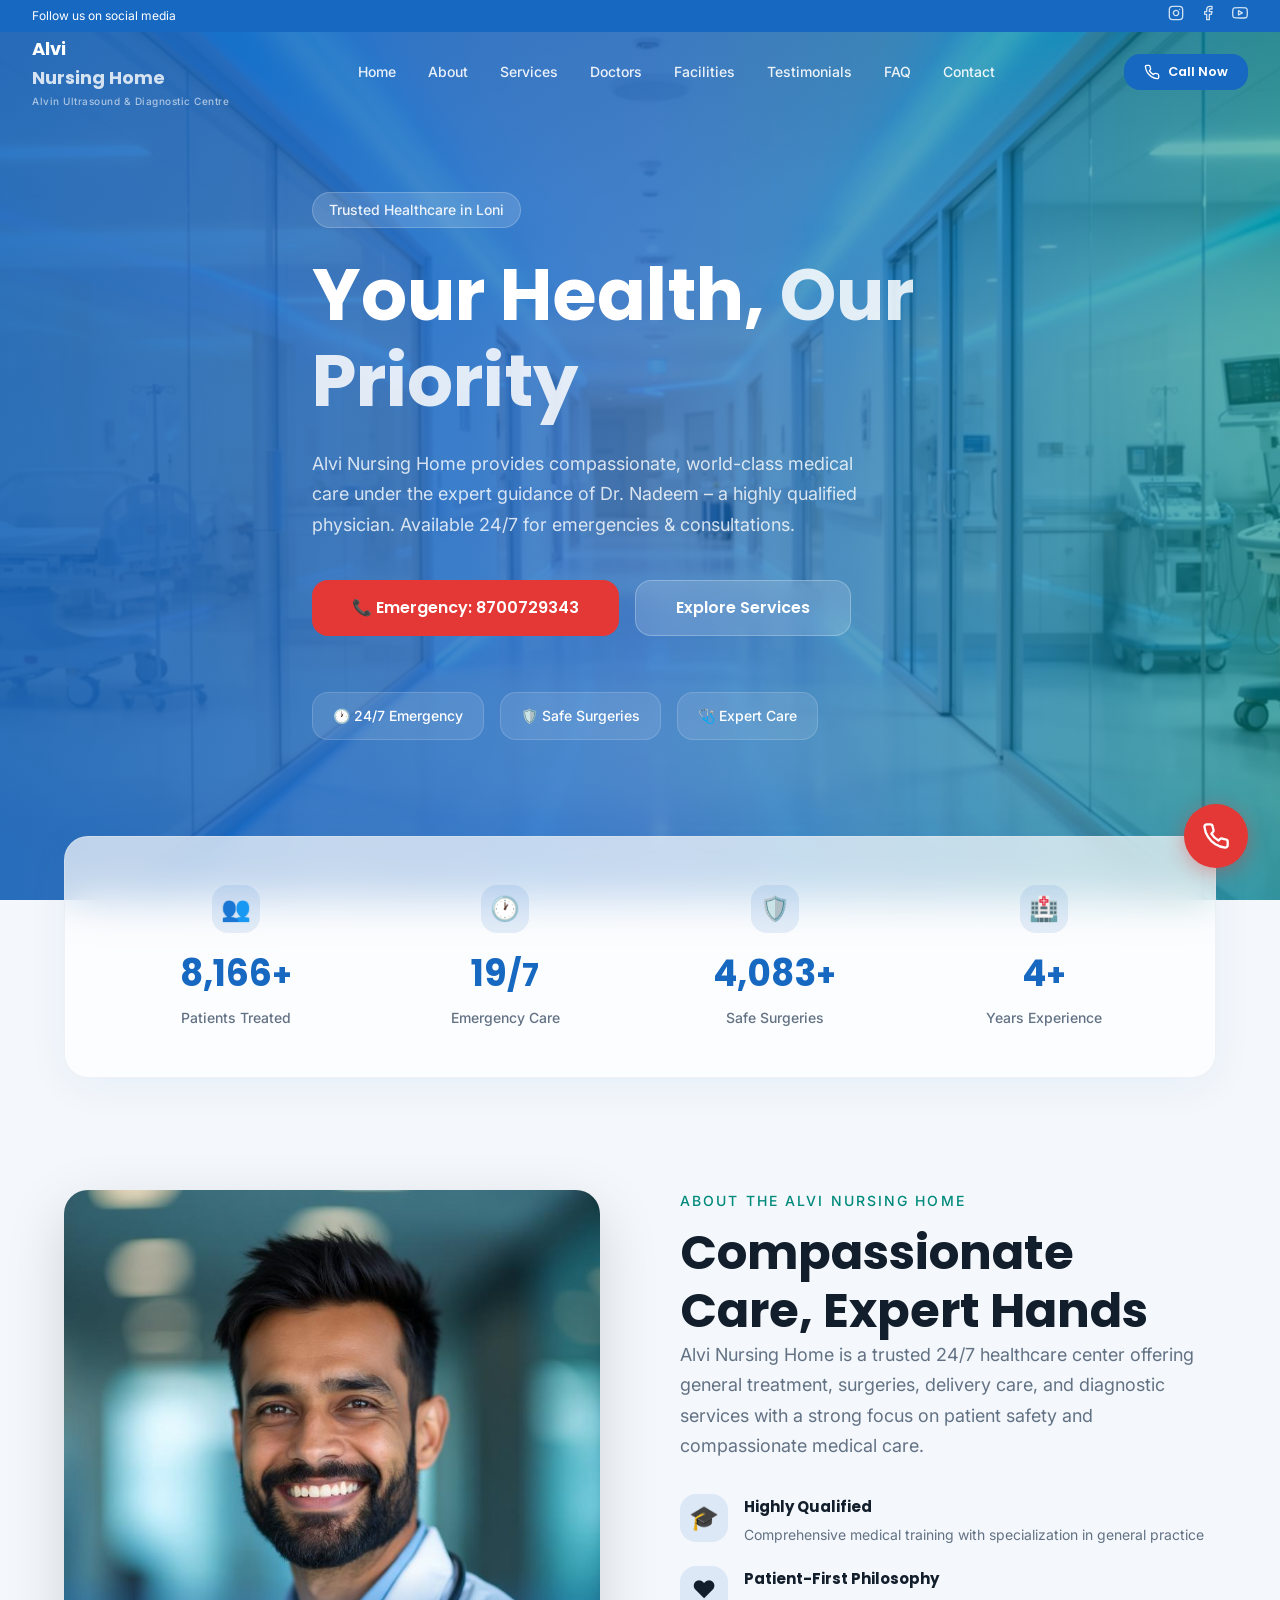
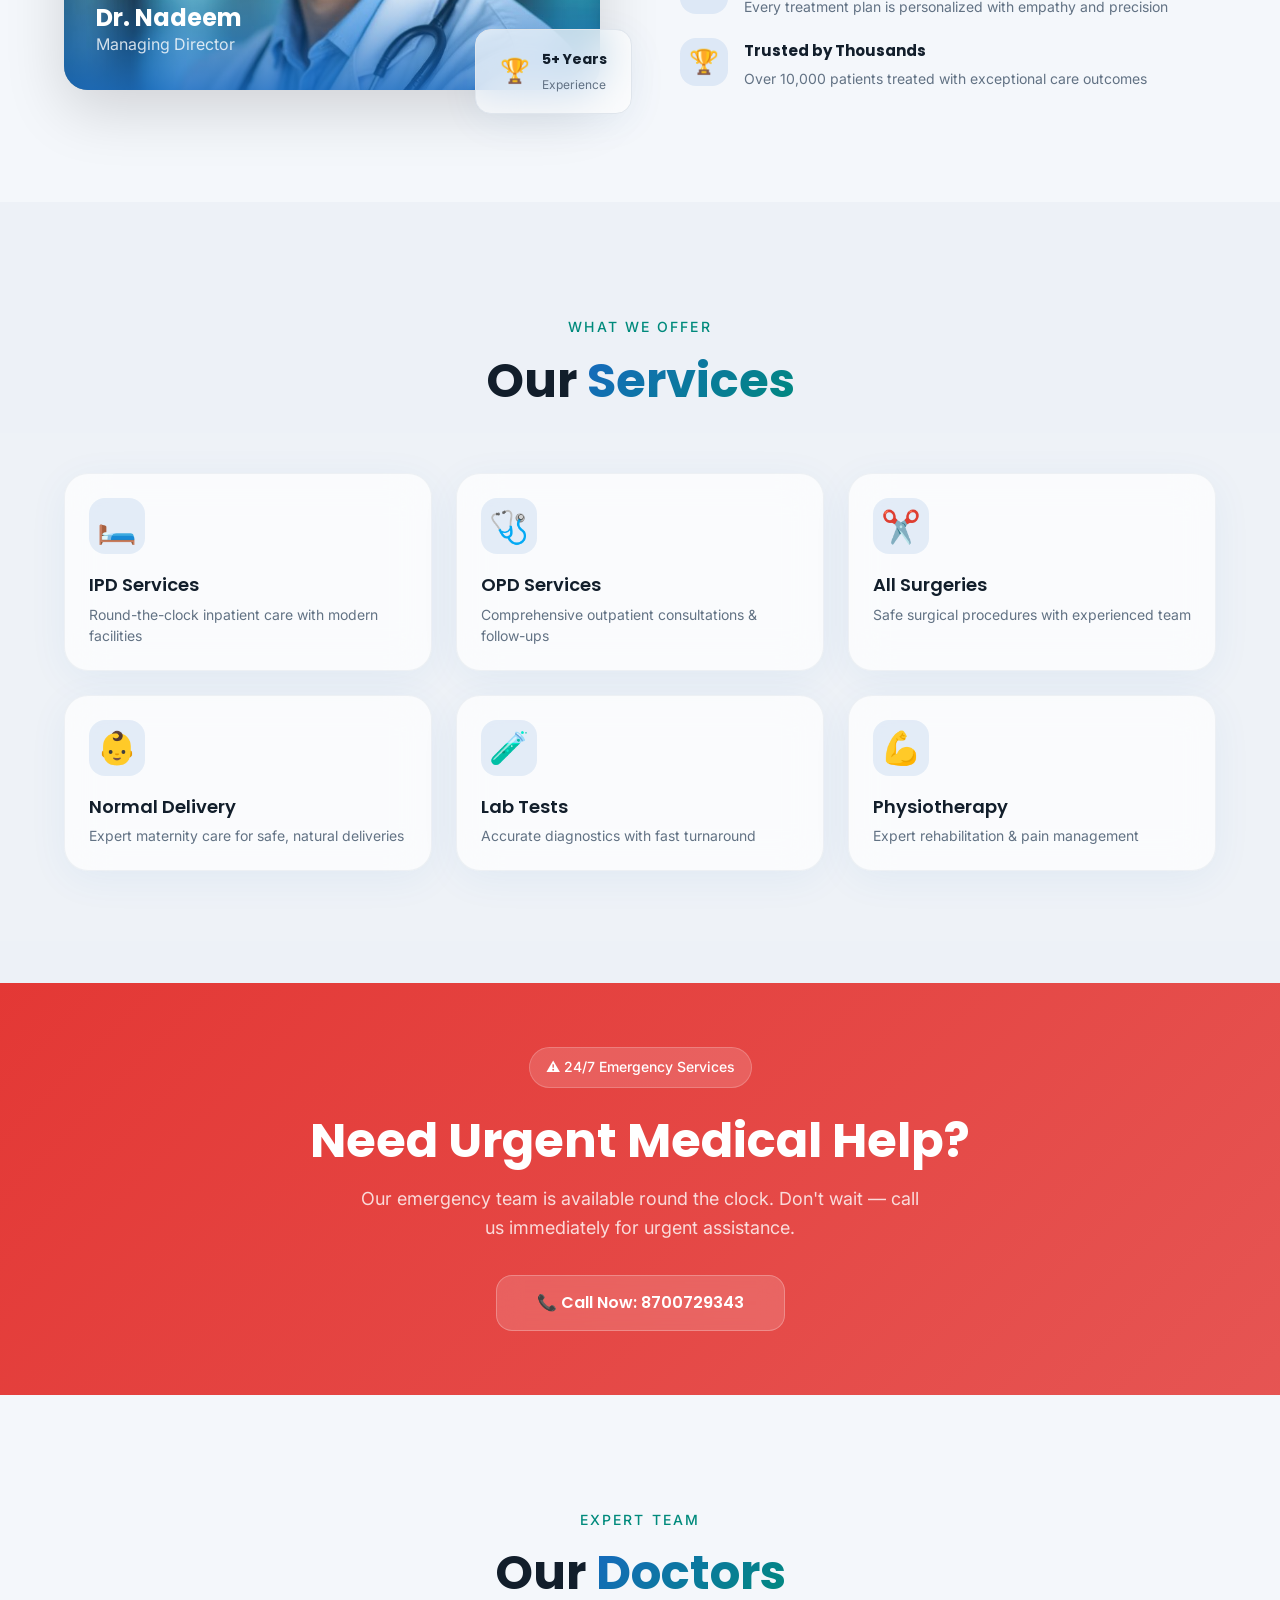
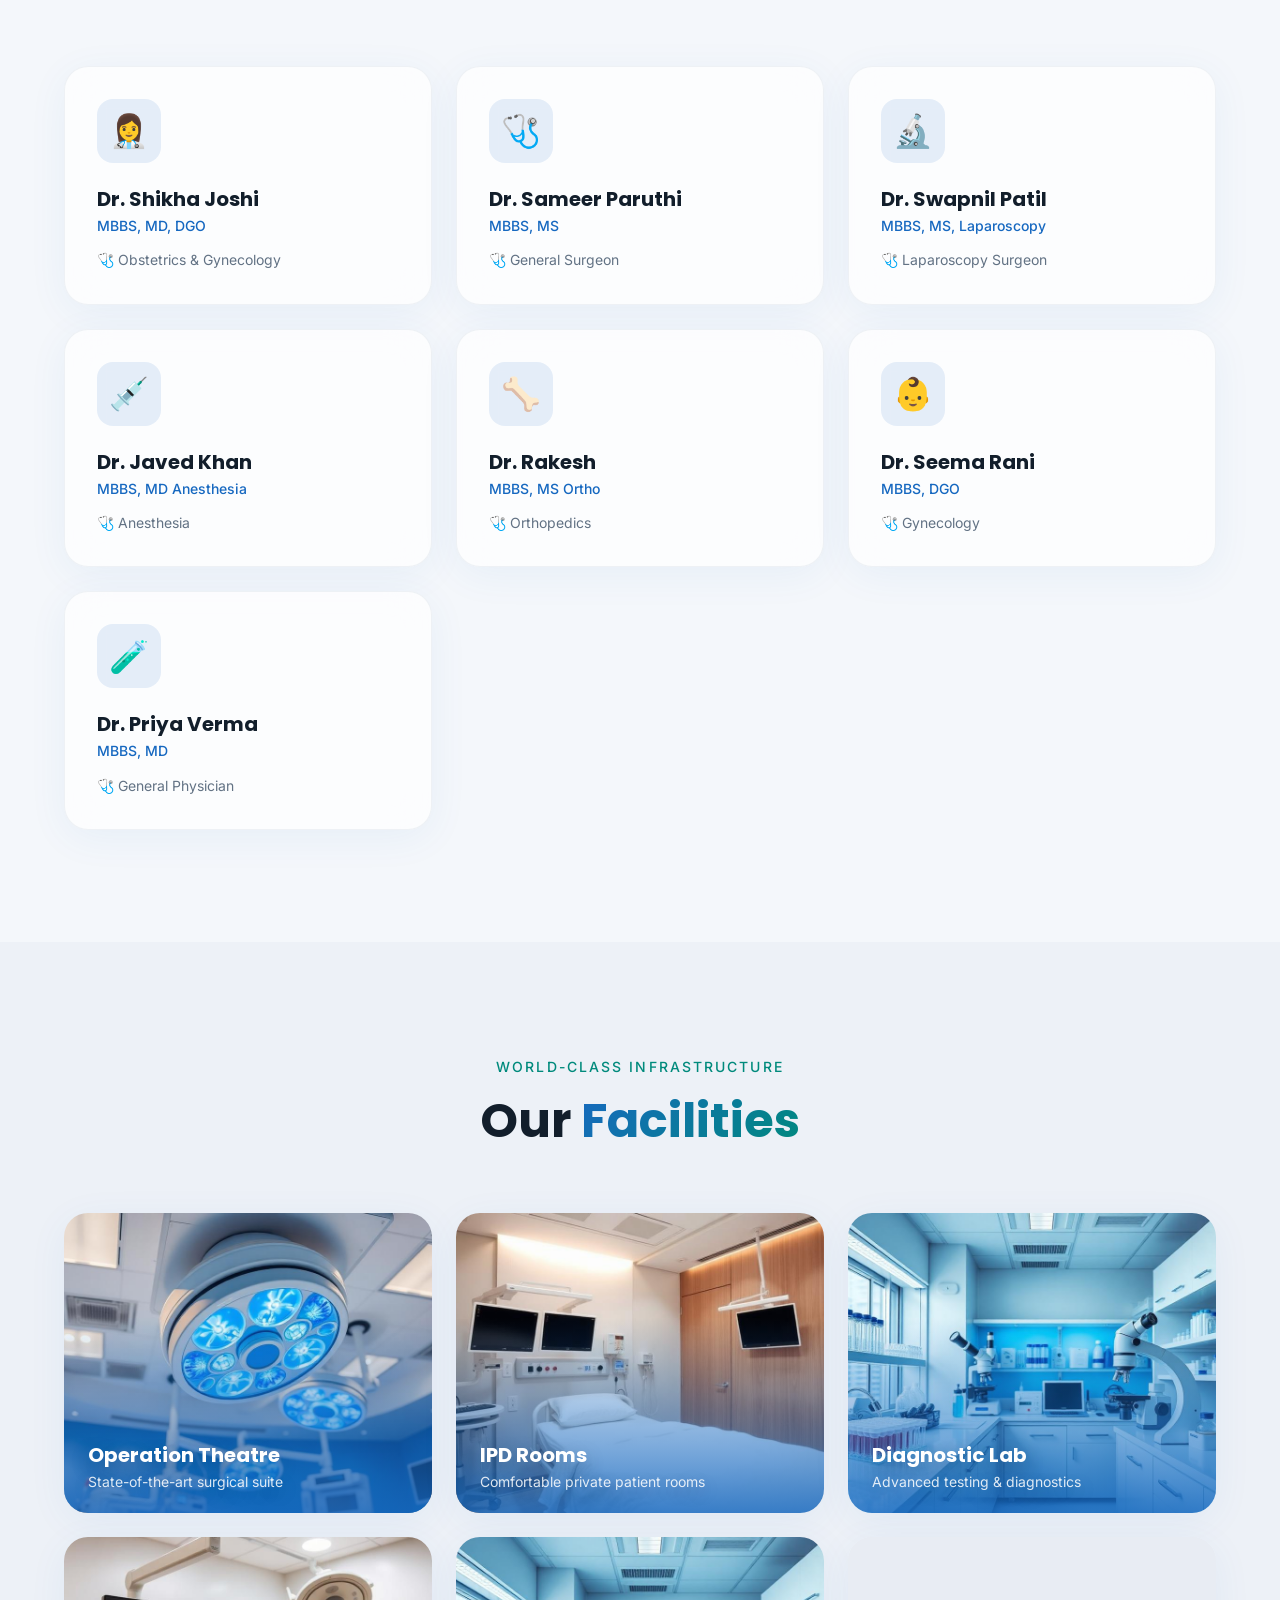
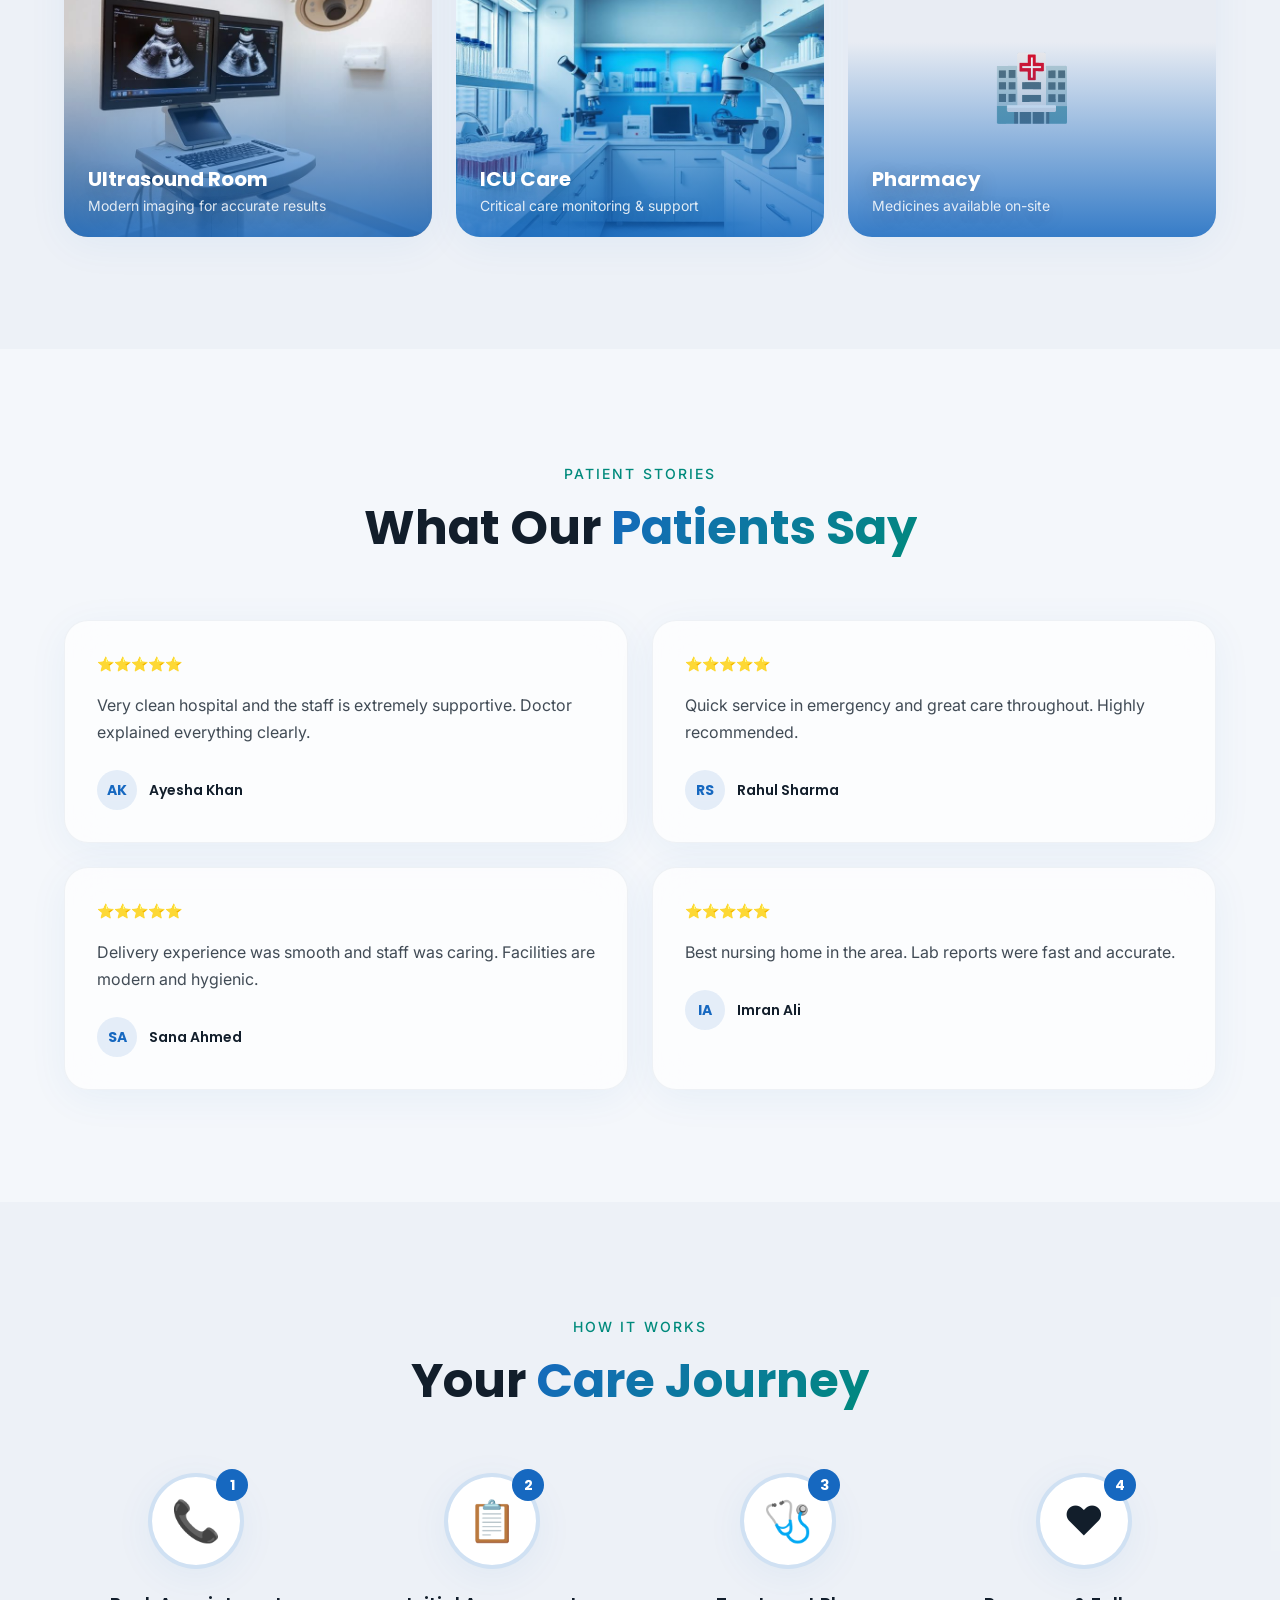
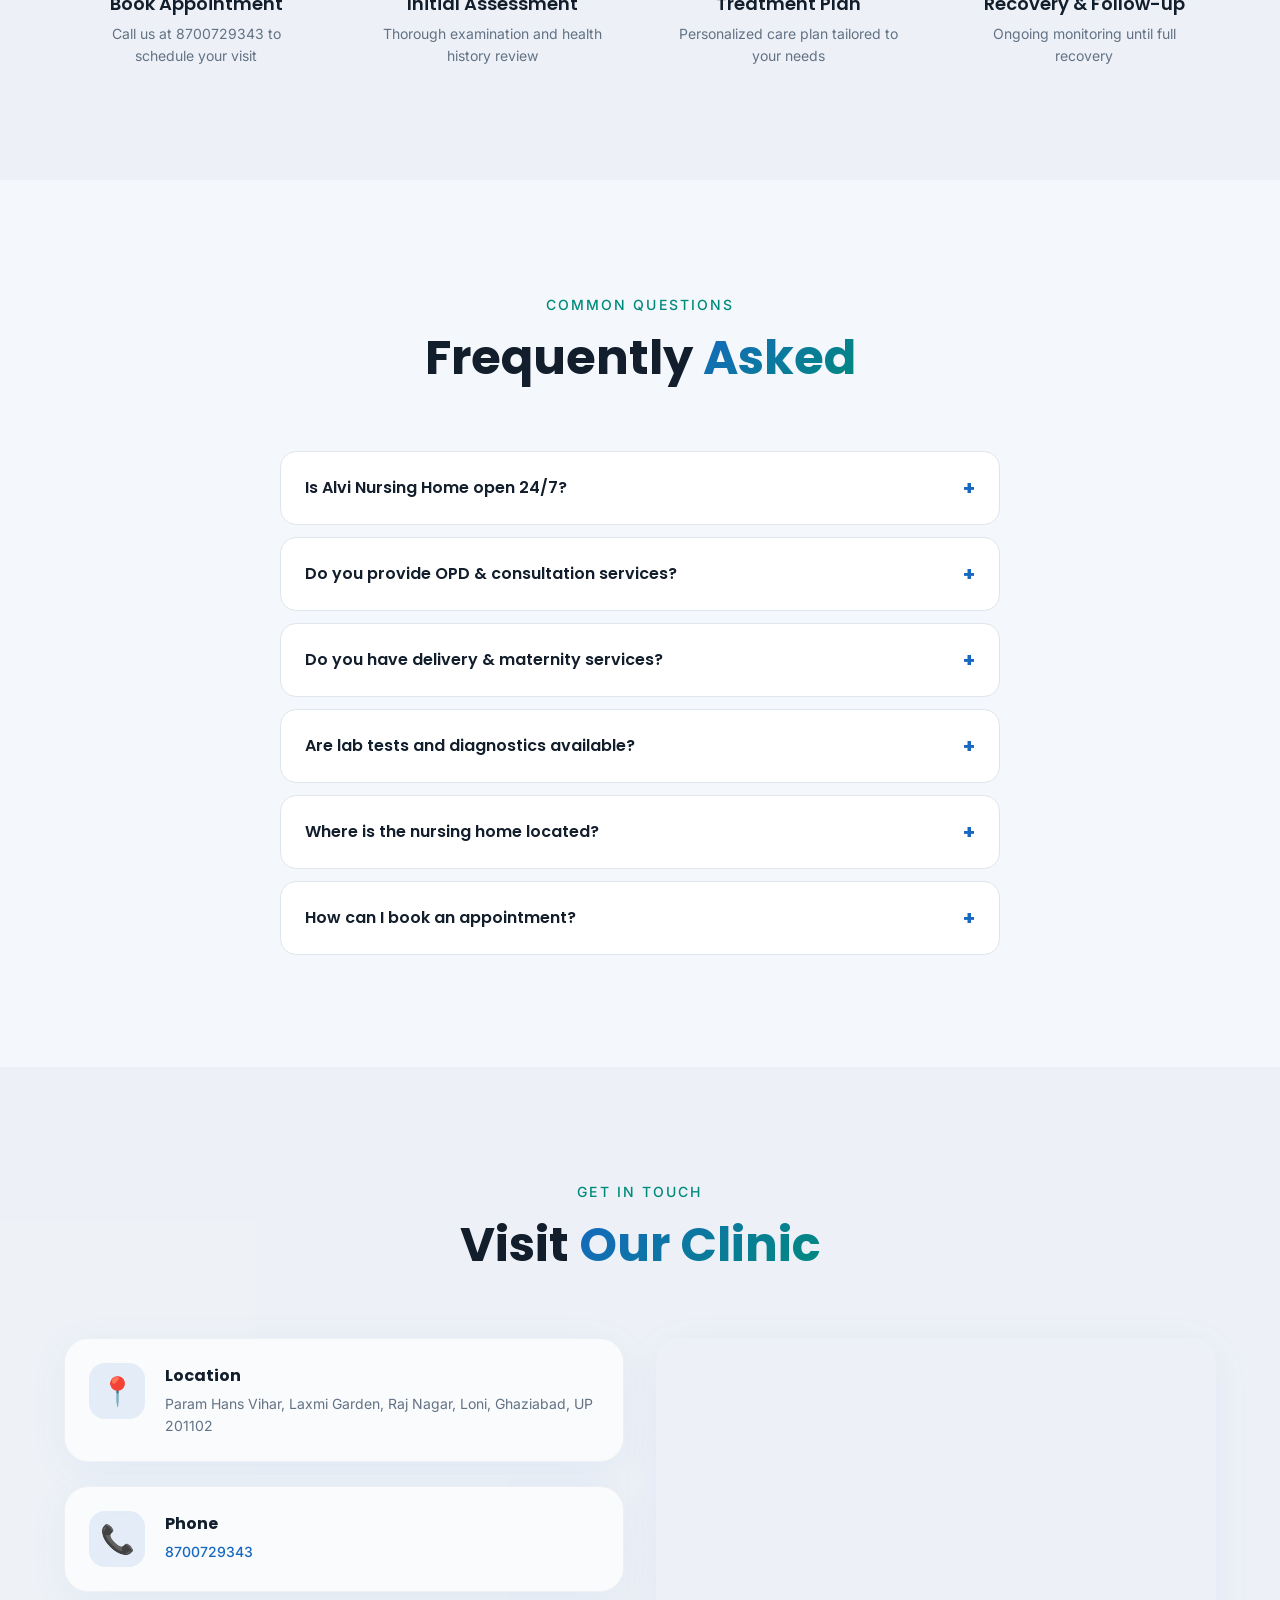
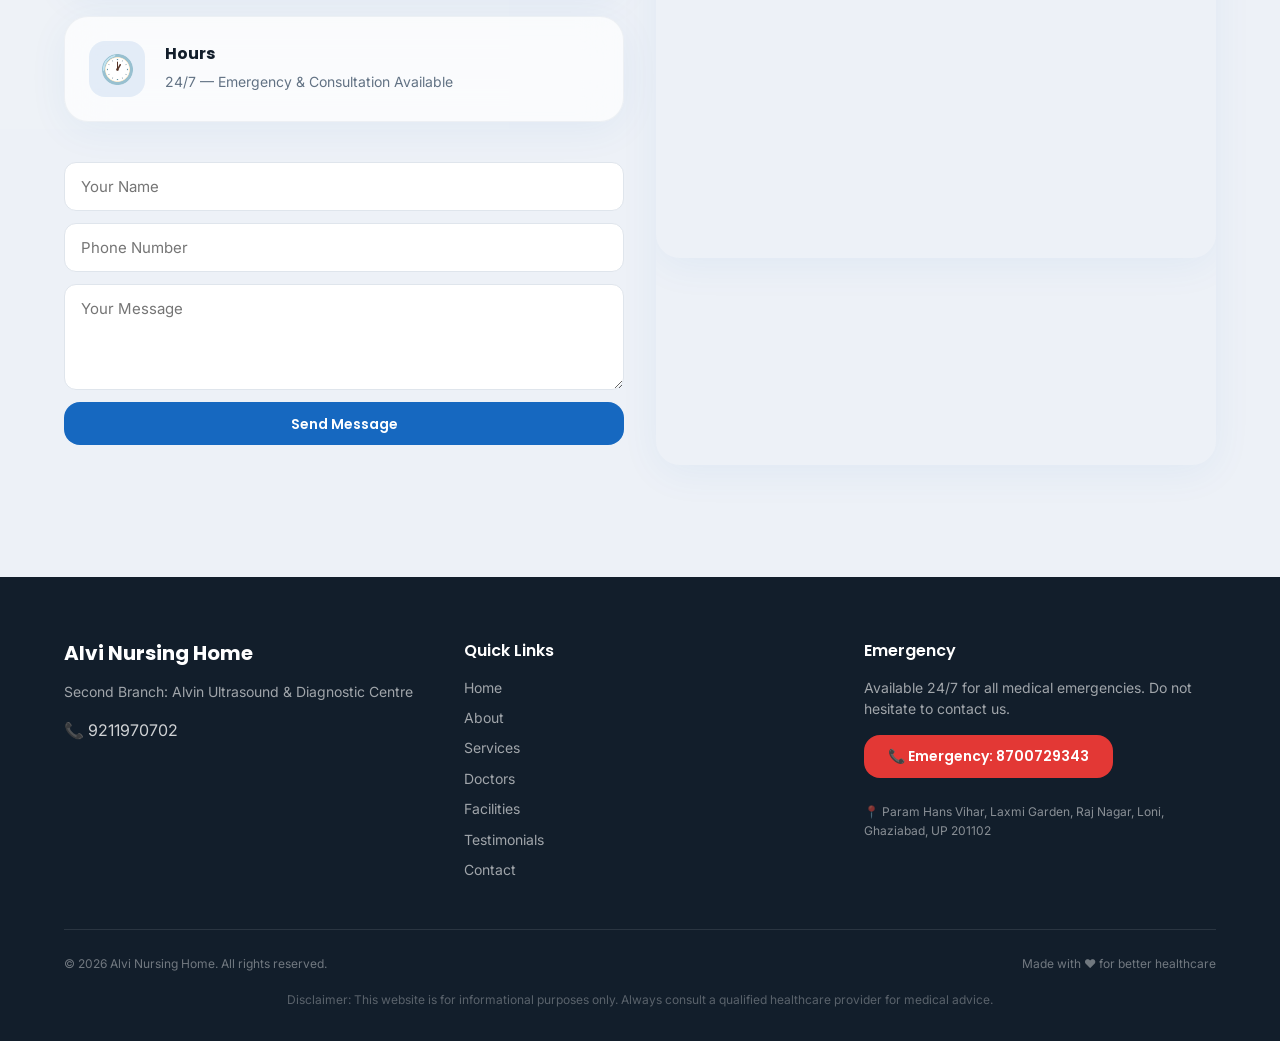
==== commit a0a96c57: "Set up Vercel Web Analytics # Vercel Web Analytics Implementation Report  ## Summary Successfully im" ====
--- a/hello-world/index.html
+++ b/hello-world/index.html
@@ -50,6 +50,10 @@
 <meta name="generator" content="WordPress 6.9.1">
 <link rel="canonical" href="/hello-world/">
 <link rel="shortlink" href="/?p=1">
+<script>
+  window.va = window.va || function () { (window.vaq = window.vaq || []).push(arguments); };
+</script>
+<script defer src="/_vercel/insights/script.js"></script>
 </head>
 <body class="wp-singular post-template-default single single-post postid-1 single-format-standard wp-theme-macduke-onepage">
 
